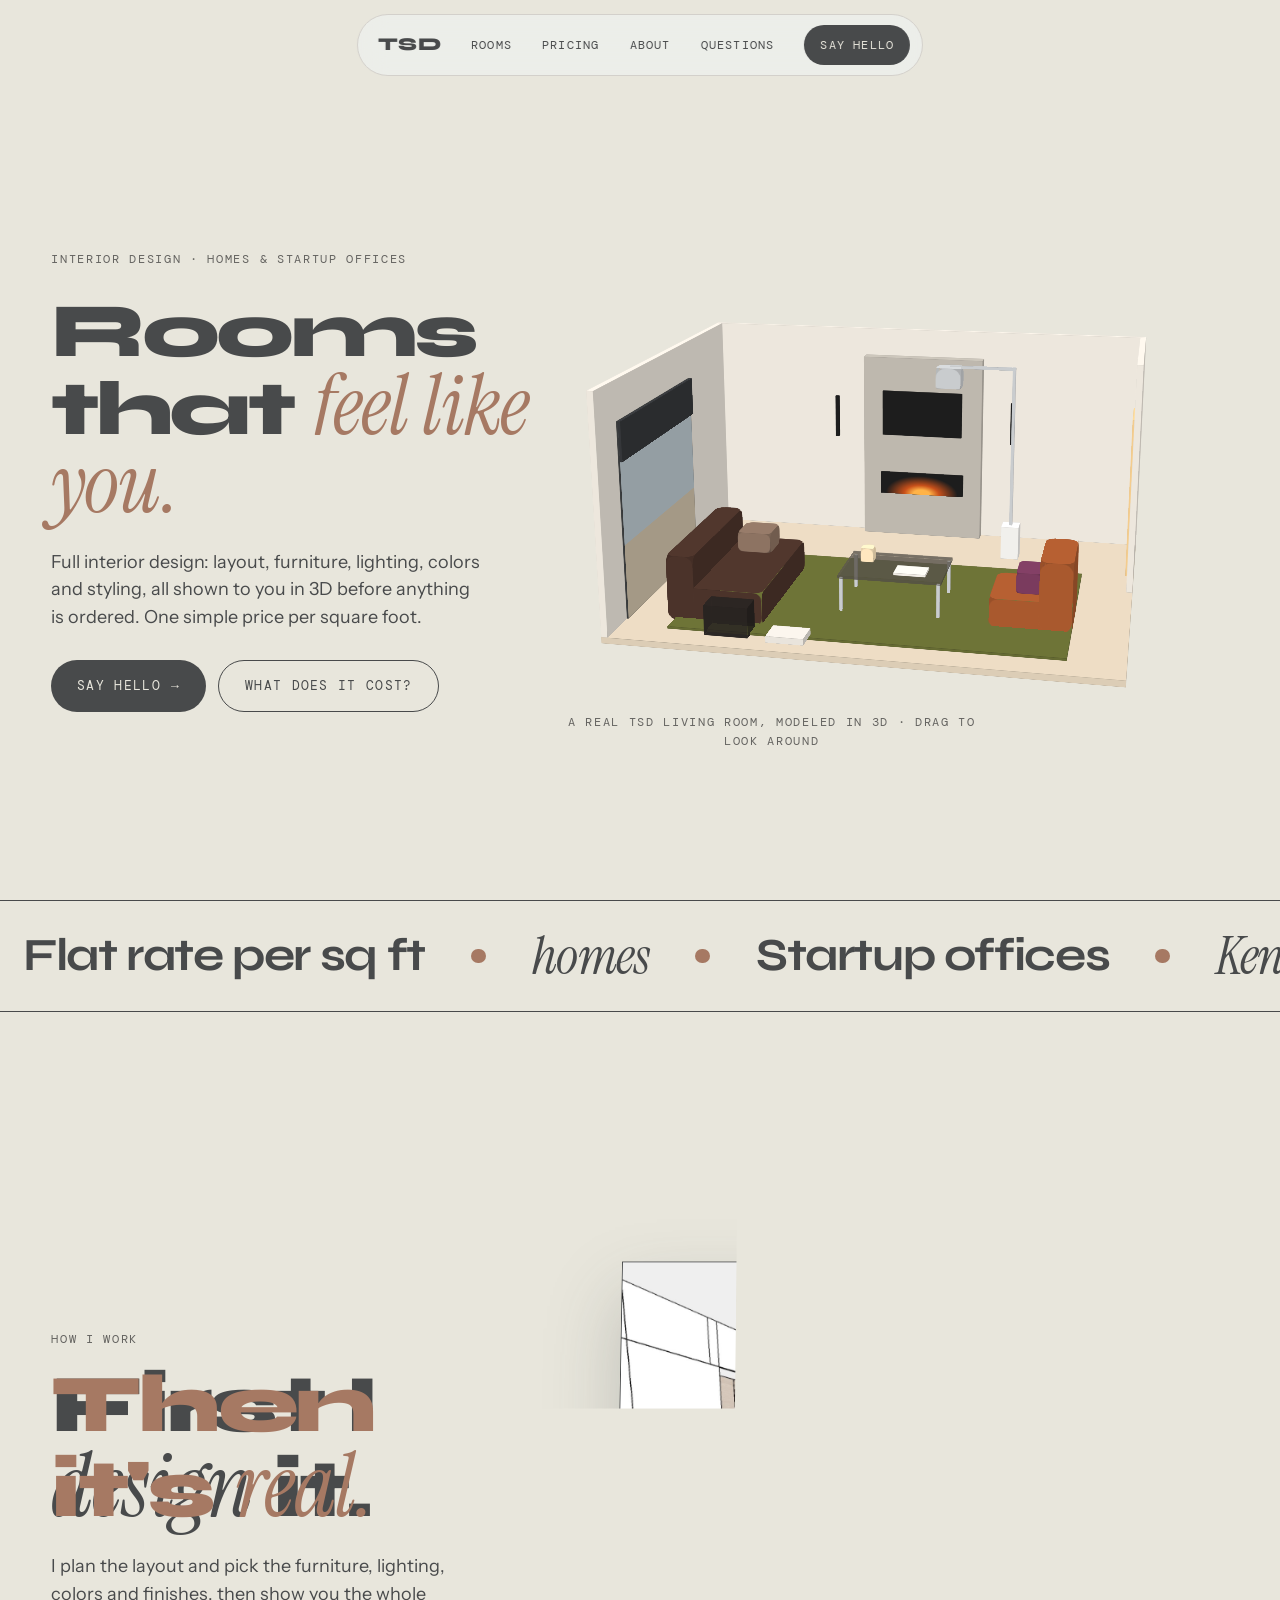
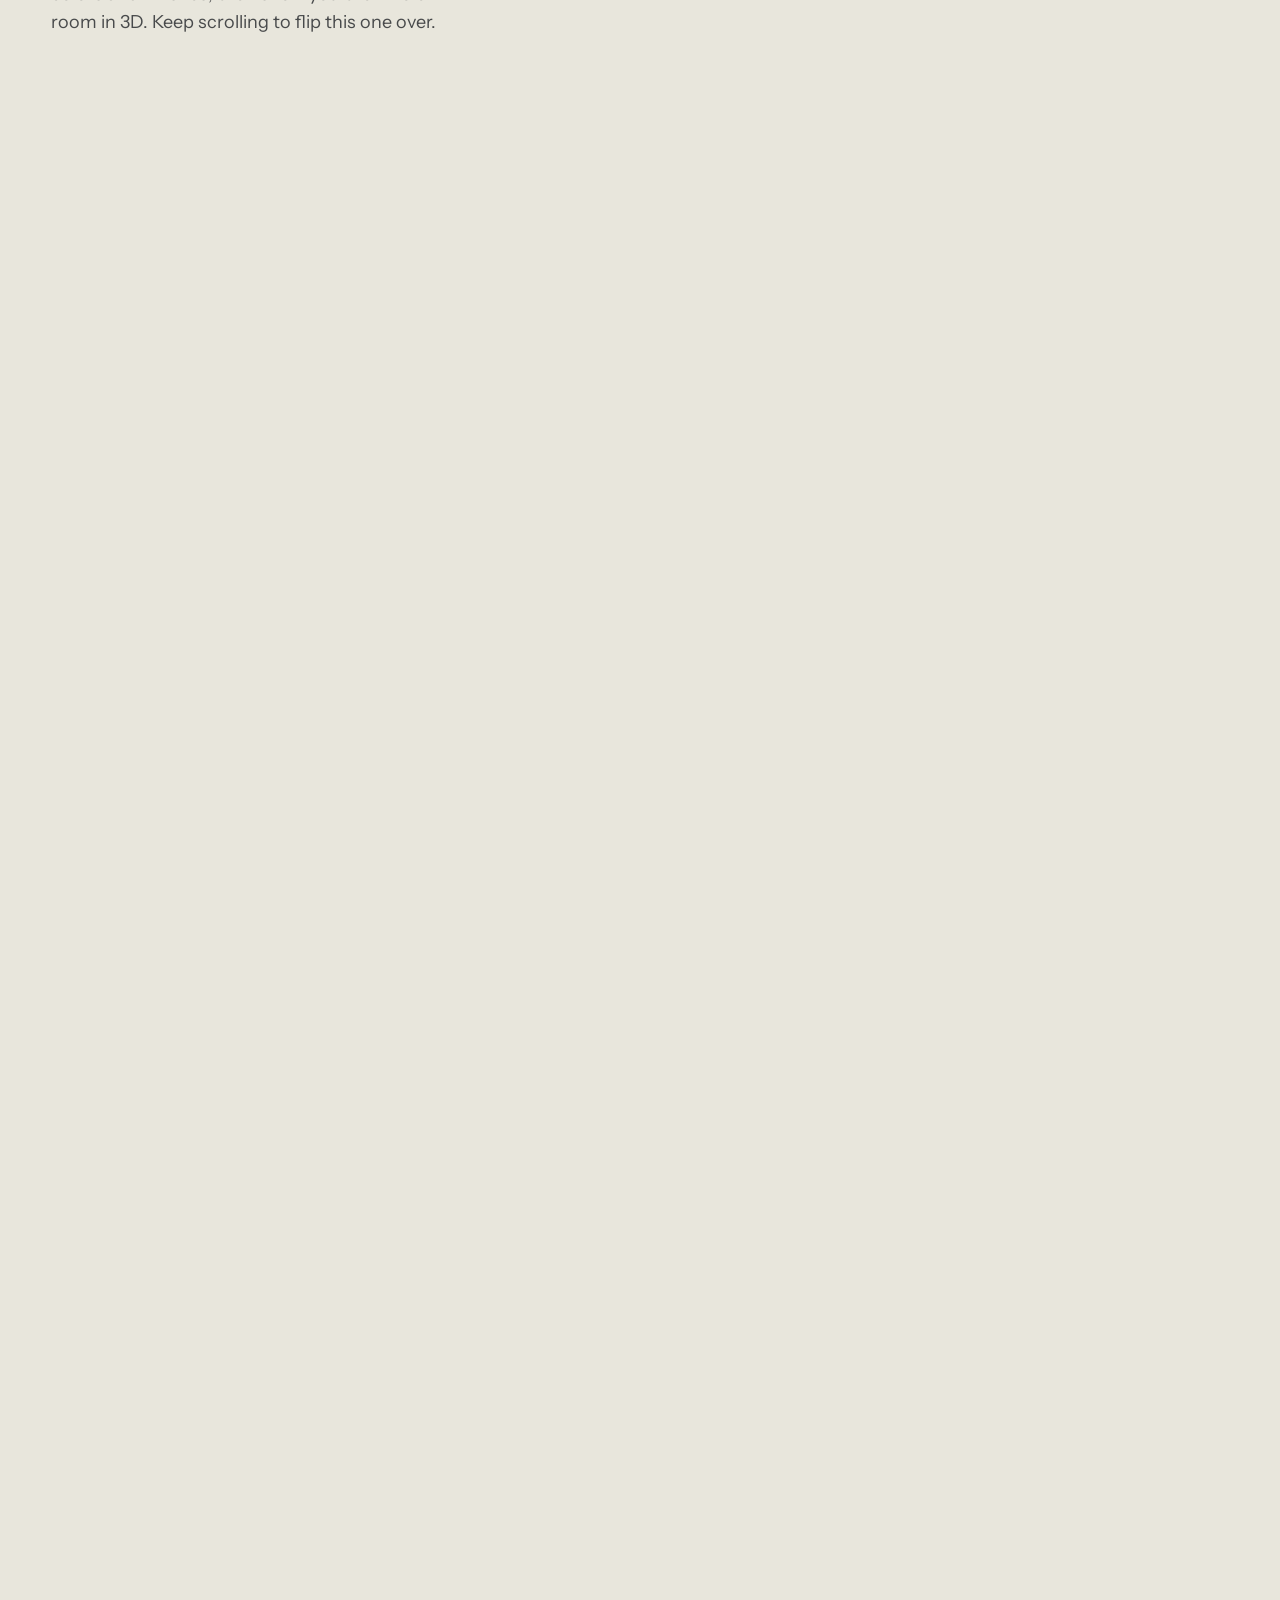
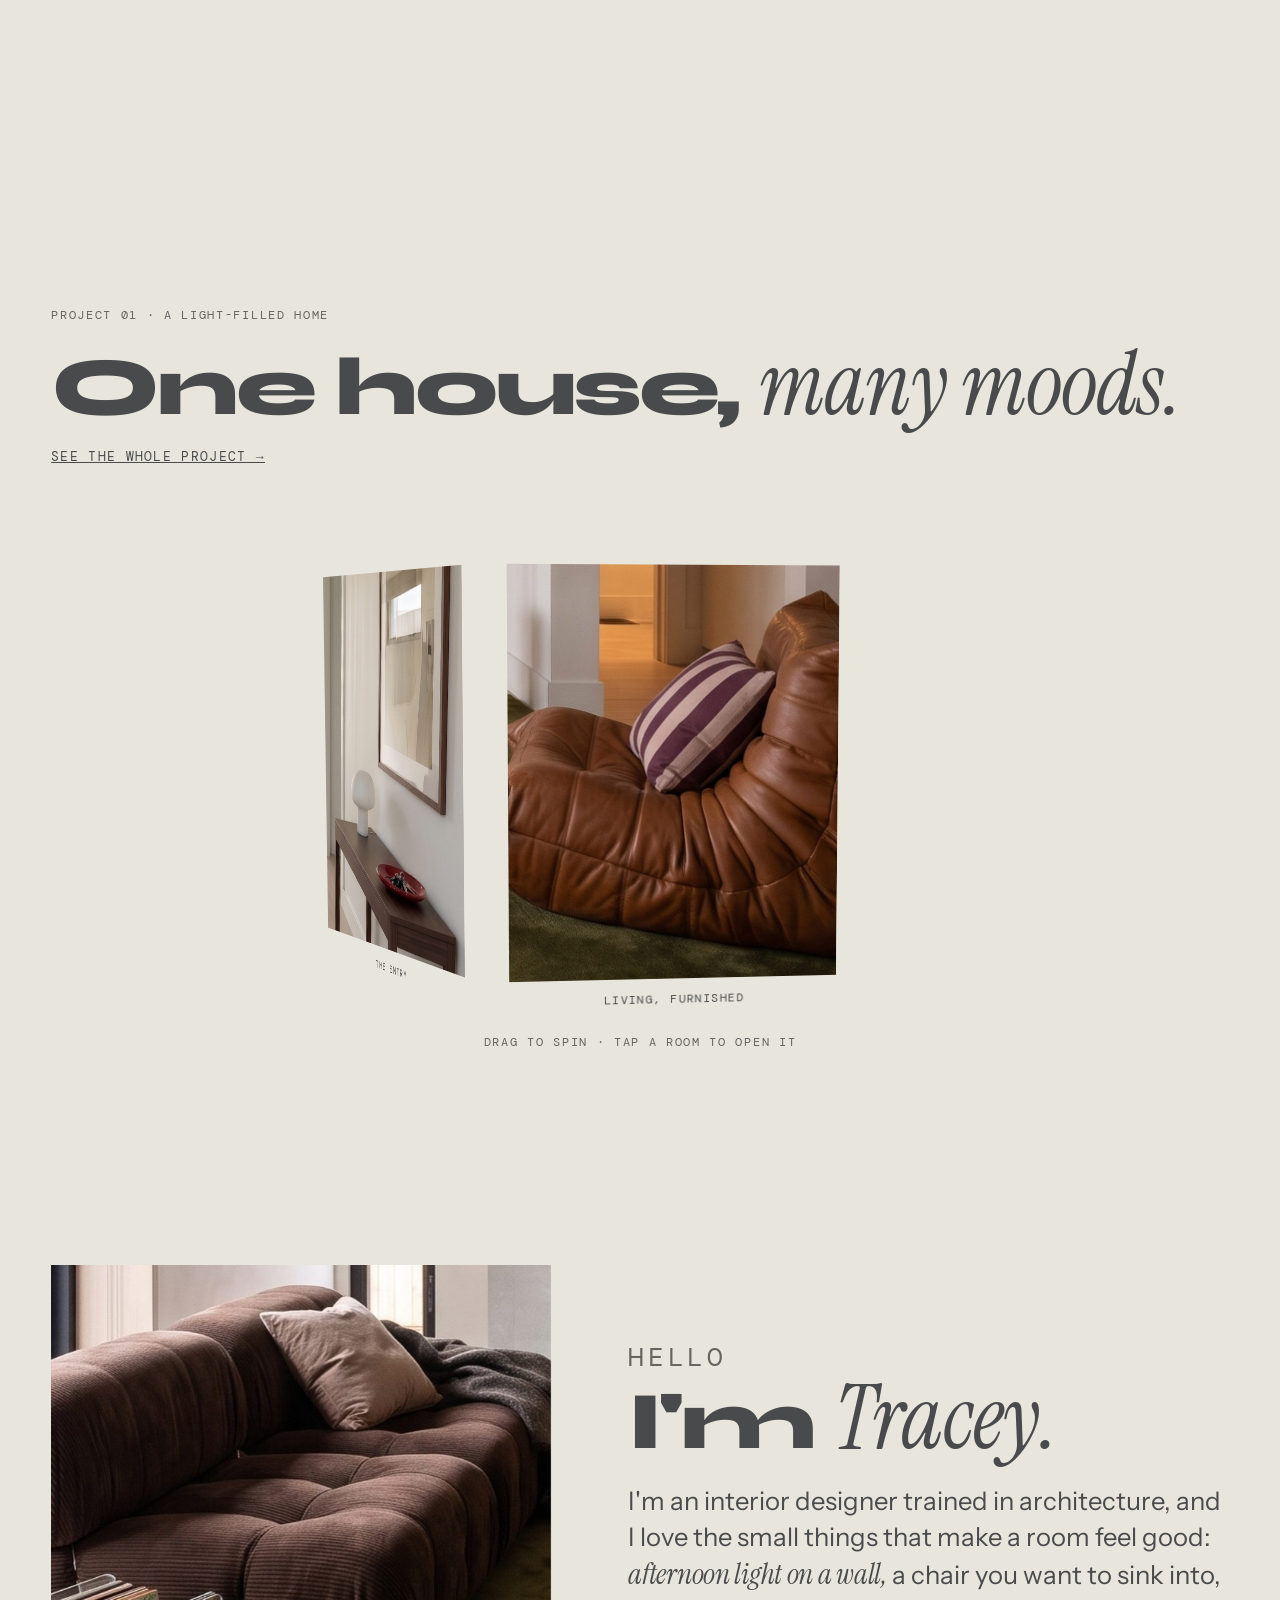
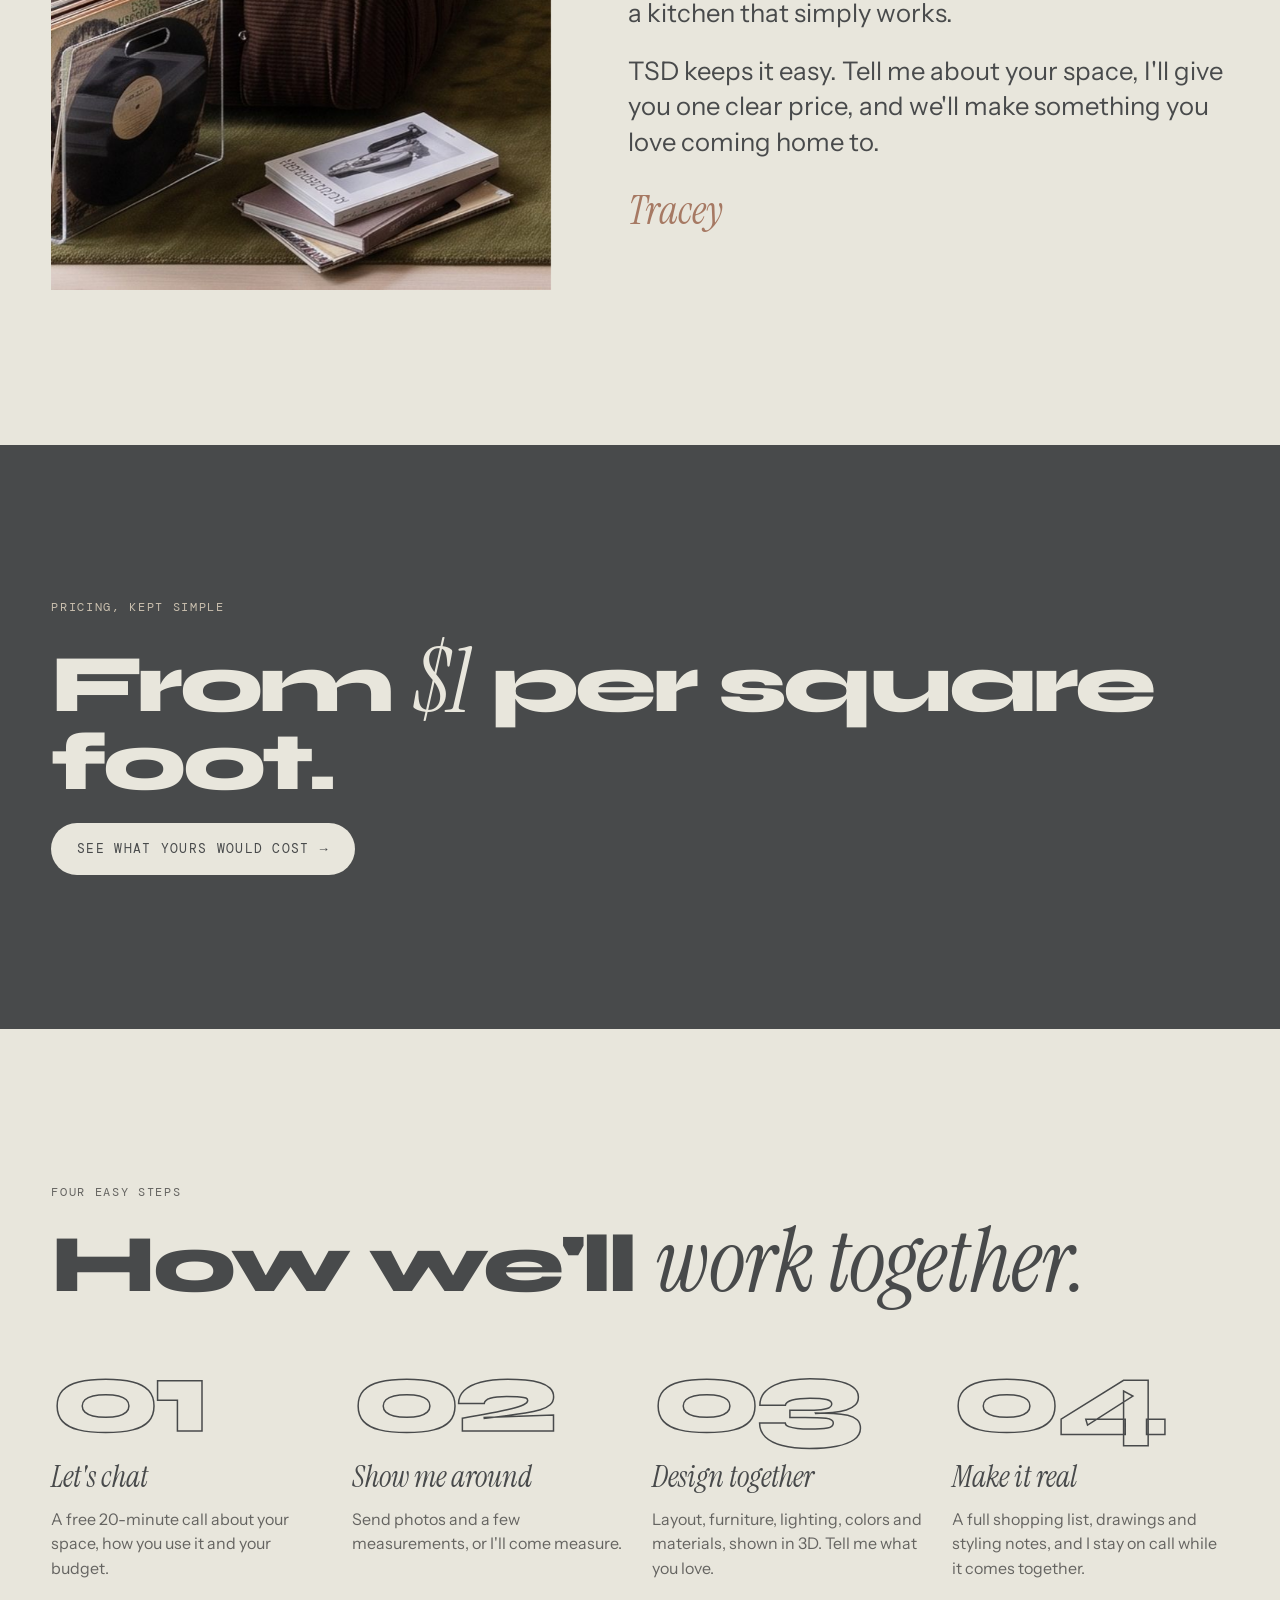
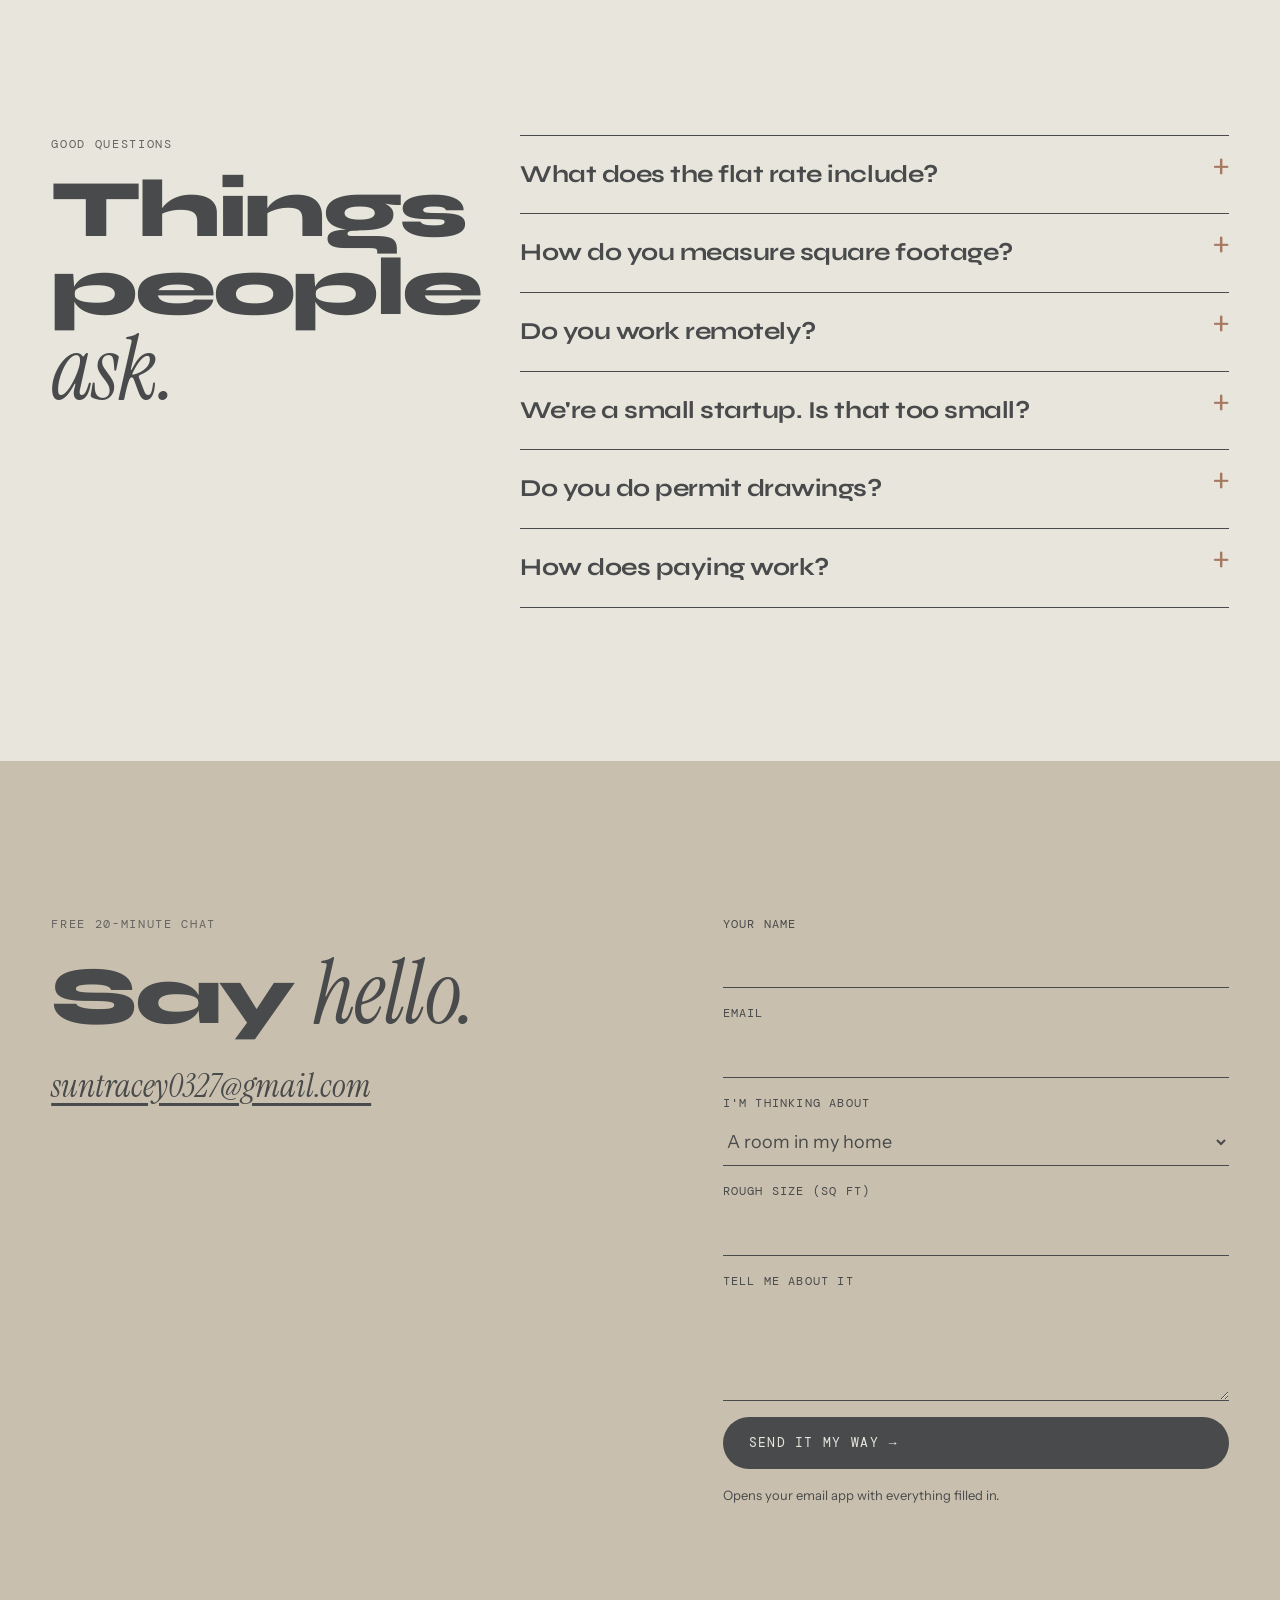
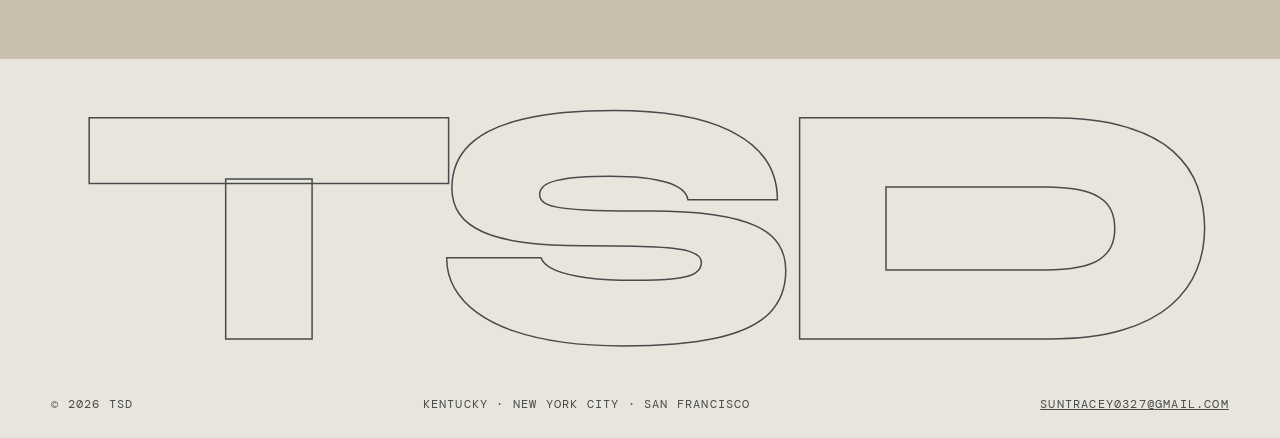
==== index.html @ 0ef1444c "3D modeled living room on the title page, separate plain pricing page, interior design copy Co-Autho" ====
<!doctype html>
<html lang="en">
<head>
<meta charset="utf-8">
<meta name="viewport" content="width=device-width, initial-scale=1">
<title>TSD · Interior design for homes &amp; startup offices</title>
<meta name="description" content="TSD is friendly, flat-rate interior design for homes and startup offices across the US: one simple price per square foot. Projects in Kentucky, New York City and San Francisco.">
<link rel="canonical" href="https://tsd.suntracey.workers.dev/">
<meta property="og:type" content="website">
<meta property="og:title" content="TSD · Interior design for homes &amp; startup offices">
<meta property="og:description" content="Flat-rate interior design for homes and startup offices. One simple price per square foot.">
<meta property="og:url" content="https://tsd.suntracey.workers.dev/">
<meta property="og:image" content="https://tsd.suntracey.workers.dev/assets/og.jpg">
<meta name="twitter:card" content="summary_large_image">
<link rel="icon" href="assets/favicon.svg" type="image/svg+xml">
<link rel="stylesheet" href="style.css">
<script>if(!(window.matchMedia&&matchMedia("(prefers-reduced-motion: reduce)").matches))document.documentElement.className="js";</script>
<script type="application/ld+json">
{"@context":"https://schema.org","@type":"ProfessionalService","name":"TSD","description":"Flat-rate interior design for homes and startup offices.","url":"https://tsd.suntracey.workers.dev/","email":"suntracey0327@gmail.com","image":"https://tsd.suntracey.workers.dev/assets/og.jpg","areaServed":"United States","priceRange":"$$"}
</script>
</head>
<body>
<a class="skip" href="#main">Skip to content</a>
<nav class="nav" aria-label="Main">
  <a class="nav__logo" href="./" aria-label="TSD home">TSD</a>
  <a href="#projects">Rooms</a>
  <a href="pricing/">Pricing</a>
  <a class="opt" href="#about">About</a>
  <a class="opt" href="#faq">Questions</a>
  <a class="nav__cta" href="#contact">Say hello</a>
</nav>

<main id="main">
  <section class="hero">
    <div>
      <p class="label">Interior design · homes &amp; startup offices</p>
      <h1>Rooms that <em>feel like you.</em></h1>
      <p>Full interior design: layout, furniture, lighting, colors and styling, all shown to you in 3D before anything is ordered. One simple price per square foot.</p>
      <div class="actions">
        <a class="btn" href="#contact">Say hello <span aria-hidden="true">→</span></a>
        <a class="btn btn--line" href="pricing/">What does it cost?</a>
      </div>
    </div>
    <div>
      <div class="room3d" id="room3d" role="img" aria-label="A 3D model of a TSD living room: stone fireplace wall, brown sofa, leather lounge chair, glass coffee table and arc lamp on a green rug"><div class="room3d__stage"></div></div>
      <p class="hint">A real TSD living room, modeled in 3D · drag to look around</p>
    </div>
  </section>

  <div class="marq" aria-hidden="true">
    <div class="marq__track">
      <span>Flat rate per sq ft</span><span><em>homes</em></span><span>Startup offices</span><span><em>Kentucky</em></span><span>New York City</span><span><em>San Francisco</em></span>
      <span>Flat rate per sq ft</span><span><em>homes</em></span><span>Startup offices</span><span><em>Kentucky</em></span><span>New York City</span><span><em>San Francisco</em></span>
    </div>
  </div>

  <section class="flip" id="flip" aria-label="From 3D model to finished room">
    <div class="flip__sticky">
      <div class="flip__text">
        <p class="label">How I work</p>
        <h2 class="big"><span class="flip__a">First I <em>design</em> it.</span><span class="flip__b">Then it's <em>real.</em></span></h2>
        <p>I plan the layout and pick the furniture, lighting, colors and finishes, then show you the whole room in 3D. Keep scrolling to flip this one over.</p>
      </div>
      <div class="flip__scene">
        <div class="flip__card">
          <img src="assets/dining-model.jpg" alt="3D model of a long kitchen and dining room">
          <img src="assets/dining-photo.jpg" alt="The finished kitchen and dining room with a walnut table, leather chairs and a lounge corner by tall windows">
        </div>
      </div>
    </div>
  </section>

  <section class="rooms" id="projects">
    <div class="wrap rooms__head" data-r>
      <div>
        <p class="label">Project 01 · A light-filled home</p>
        <h2 class="big">One house, <em>many moods.</em></h2>
      </div>
      <a href="home/">See the whole project →</a>
    </div>
    <div class="ring" id="ring">
      <div class="ring__spin">
        <a class="panel" style="--i:0" href="home/#den"><img src="assets/detail-den-chair.jpg" alt="Cognac leather lounge chair on a green rug"><span>Living, furnished</span></a>
        <a class="panel" style="--i:1" href="home/#kitchen"><img src="assets/detail-cabinets.jpg" alt="Oak kitchen cabinets with under-cabinet light"><span>The kitchen</span></a>
        <a class="panel" style="--i:2" href="home/#dining"><img src="assets/detail-dining.jpg" alt="Walnut dining table with leather cantilever chairs"><span>Dining</span></a>
        <a class="panel" style="--i:3" href="home/#living"><img src="assets/detail-chair.jpg" alt="Cream lounge chair in afternoon light"><span>The living room</span></a>
        <a class="panel" style="--i:4" href="home/#den"><img src="assets/detail-den-table.jpg" alt="Chrome and glass coffee table with a mushroom lamp"><span>Coffee table</span></a>
        <a class="panel" style="--i:5" href="home/#dining"><img src="assets/detail-console.jpg" alt="Walnut console with a lamp under a framed print"><span>The entry</span></a>
      </div>
    </div>
    <p class="hint">Drag to spin · tap a room to open it</p>
  </section>

  <section class="hello" id="about">
    <div class="hello__pic" data-r><img data-tilt src="assets/detail-den-sofa.jpg" alt="Brown corduroy sofa with a rack of records and a stack of books on a green rug" loading="lazy"></div>
    <div class="hello__text" data-r>
      <p class="label">Hello</p>
      <h2 class="big">I'm <em>Tracey.</em></h2>
      <p>I'm an interior designer trained in architecture, and I love the small things that make a room feel good: <em>afternoon light on a wall,</em> a chair you want to sink into, a kitchen that simply works.</p>
      <p>TSD keeps it easy. Tell me about your space, I'll give you one clear price, and we'll make something you love coming home to.</p>
      <p class="sig">Tracey</p>
    </div>
  </section>

  <section class="teaser" data-r>
    <p class="label">Pricing, kept simple</p>
    <h2 class="big">From <em>$1</em> per square foot.</h2>
    <a class="btn" href="pricing/">See what yours would cost <span aria-hidden="true">→</span></a>
  </section>

  <section class="steps-sec" id="process">
    <div data-r>
      <p class="label">Four easy steps</p>
      <h2 class="big">How we'll <em>work together.</em></h2>
    </div>
    <ol class="steps">
      <li data-r><b>01</b><h3>Let's chat</h3><p>A free 20-minute call about your space, how you use it and your budget.</p></li>
      <li data-r><b>02</b><h3>Show me around</h3><p>Send photos and a few measurements, or I'll come measure.</p></li>
      <li data-r><b>03</b><h3>Design together</h3><p>Layout, furniture, lighting, colors and materials, shown in 3D. Tell me what you love.</p></li>
      <li data-r><b>04</b><h3>Make it real</h3><p>A full shopping list, drawings and styling notes, and I stay on call while it comes together.</p></li>
    </ol>
  </section>

  <section class="faq-sec" id="faq">
    <div data-r>
      <p class="label">Good questions</p>
      <h2 class="big">Things people <em>ask.</em></h2>
    </div>
    <div class="faq" data-r>
      <details><summary>What does the flat rate include?</summary><p>The full interior design for your space: layout, furniture, lighting, colors, materials and styling, with 3D views, a shopping list and rounds of changes. Furniture, materials and construction are paid separately, straight to the stores and contractors, with no markup from me.</p></details>
      <details><summary>How do you measure square footage?</summary><p>Only the rooms we're designing. We agree on the number during our first call, and your price is locked in after that.</p></details>
      <details><summary>Do you work remotely?</summary><p>Yes, anywhere in the US. Recent projects are in Kentucky, New York City and San Francisco. In-person visits can be added (travel at cost).</p></details>
      <details><summary>We're a small startup. Is that too small?</summary><p>Not at all. I plan office layouts around your next round of hiring, so the space grows with you.</p></details>
      <details><summary>Do you do permit drawings?</summary><p>Packages cover interior design. If your project needs permits or engineering, I'll work alongside your architect, engineer or contractor; those are quoted separately.</p></details>
      <details><summary>How does paying work?</summary><p>Half when we start, half at handoff. You always see the full price first.</p></details>
    </div>
  </section>

  <section class="contact" id="contact">
    <div data-r>
      <p class="label">Free 20-minute chat</p>
      <h2 class="big">Say <em>hello.</em></h2>
      <a class="contact__mail" href="mailto:suntracey0327@gmail.com">suntracey0327@gmail.com</a>
    </div>
    <form class="form" id="book-form" data-r>
      <label>Your name<input type="text" name="name" required autocomplete="name"></label>
      <label>Email<input type="email" name="email" required autocomplete="email"></label>
      <label>I'm thinking about<select name="type"><option>A room in my home</option><option>My whole home</option><option>Our startup office</option><option>Not sure yet</option></select></label>
      <label>Rough size (sq ft)<input type="number" name="size" min="0" inputmode="numeric"></label>
      <label>Tell me about it<textarea name="notes" rows="3"></textarea></label>
      <button class="btn" type="submit">Send it my way <span aria-hidden="true">→</span></button>
      <p class="form__note">Opens your email app with everything filled in.</p>
    </form>
  </section>
</main>

<footer class="foot">
  <div class="foot__word" aria-hidden="true">TSD</div>
  <div class="foot__row"><span>© 2026 TSD</span><span>Kentucky · New York City · San Francisco</span><a href="mailto:suntracey0327@gmail.com">suntracey0327@gmail.com</a></div>
</footer>
<script src="app.js"></script>
</body>
</html>
---- style.css ----
/* TSD: visual, moving, a little 3D. Japandi palette, expressive type. */
@import url("https://fonts.googleapis.com/css2?family=DM+Mono:wght@400;500&family=Instrument+Sans:wght@400;500;600&family=Instrument+Serif:ital@0;1&family=Syne:wght@500;700;800&display=swap");

:root {
  --linen: #E8E6DC; --paper: #EEF0ED; --stone: #D3D0CB; --greige: #C9C6C0;
  --sand: #C9BFAE; --grey: #656461; --charcoal: #484A4B; --terracotta: #A67963; --white: #FFFFFF;
  --display: "Syne", "Arial Black", sans-serif;
  --serif: "Instrument Serif", Georgia, serif;
  --body: "Instrument Sans", system-ui, sans-serif;
  --mono: "DM Mono", ui-monospace, monospace;
  --pad: clamp(20px, 4vw, 56px);
  --gap: clamp(80px, 12vw, 170px);
}
*, *::before, *::after { box-sizing: border-box; }
html { scroll-behavior: smooth; }
body { margin: 0; background: var(--linen); color: var(--charcoal); font-family: var(--body); font-size: 18px; line-height: 1.55; overflow-x: clip; }
img { max-width: 100%; display: block; }
a { color: inherit; }
button, input, select, textarea { font: inherit; color: inherit; }
em { font-family: var(--serif); font-style: italic; font-weight: 400; letter-spacing: -0.01em; }
.label { font-family: var(--mono); font-size: 12px; letter-spacing: 0.14em; text-transform: uppercase; margin: 0 0 18px; color: var(--grey); }
.big { font-family: var(--display); font-weight: 800; font-size: clamp(40px, 6.4vw, 104px); line-height: 0.95; letter-spacing: -0.04em; margin: 0; }
.big em { font-size: 1.08em; }
.wrap { padding-left: var(--pad); padding-right: var(--pad); }
.skip { position: absolute; left: -9999px; }
.skip:focus { left: 16px; top: 16px; z-index: 100; background: var(--white); padding: 8px 12px; }

/* scroll reveals (only when JS + motion are on) */
.js [data-r] { opacity: 0; transform: translateY(40px); transition: opacity .9s ease, transform .9s cubic-bezier(.2,.7,.2,1); }
.js [data-r].in { opacity: 1; transform: none; }

/* Nav */
.nav { position: fixed; top: 14px; left: 50%; transform: translateX(-50%); z-index: 50; display: flex; align-items: center; gap: clamp(12px, 2.4vw, 30px); padding: 10px 12px 10px 20px; background: rgba(238, 240, 237, 0.78); backdrop-filter: blur(14px); -webkit-backdrop-filter: blur(14px); border: 1px solid var(--stone); border-radius: 999px; font-family: var(--mono); font-size: 12px; letter-spacing: 0.1em; text-transform: uppercase; white-space: nowrap; max-width: calc(100vw - 20px); }
.nav a { text-decoration: none; }
.nav a:hover { color: var(--terracotta); }
.nav__logo { font-family: var(--display); font-weight: 800; font-size: 18px; letter-spacing: 0.02em; }
.nav__cta { background: var(--charcoal); color: var(--linen) !important; padding: 10px 16px; border-radius: 999px; min-height: 40px; display: inline-flex; align-items: center; }
.nav__cta:hover { background: var(--terracotta); }
@media (max-width: 640px) { .nav .opt { display: none; } }

/* Hero with floating 3D scene */
.hero { min-height: 100svh; display: grid; grid-template-columns: minmax(0, 5fr) minmax(0, 7fr); align-items: center; gap: 2vw; padding: 110px var(--pad) 48px; overflow: hidden; }
.hero h1 { font-family: var(--display); font-weight: 800; font-size: clamp(46px, 6vw, 108px); line-height: 0.92; letter-spacing: -0.045em; margin: 0 0 26px; }
.hero h1 em { color: var(--terracotta); font-size: 1.1em; }
.hero p { max-width: 430px; margin: 0 0 28px; }
.actions { display: flex; flex-wrap: wrap; gap: 12px; align-items: center; }
.btn { display: inline-flex; align-items: center; gap: 10px; min-height: 52px; padding: 14px 26px; border-radius: 999px; background: var(--charcoal); color: var(--linen); text-decoration: none; font-family: var(--mono); font-size: 13px; letter-spacing: 0.1em; text-transform: uppercase; border: 0; cursor: pointer; transition: background .25s ease, gap .25s ease; }
.btn:hover { background: var(--terracotta); gap: 16px; }
.btn--line { background: transparent; color: var(--charcoal); border: 1px solid var(--charcoal); }
.btn--line:hover { background: var(--charcoal); color: var(--linen); }
.scene { position: relative; aspect-ratio: 1 / 0.86; perspective: 1200px; }
.scene__stage { position: absolute; inset: 0; transform-style: preserve-3d; transform: rotateX(calc(var(--rx, 4) * 1deg)) rotateY(calc(var(--ry, -14) * 1deg)); will-change: transform; }
.plane { position: absolute; transform-style: preserve-3d; }
.plane img { width: 100%; height: 100%; object-fit: cover; box-shadow: 0 30px 70px rgba(72, 74, 75, 0.28); animation: bob 7s ease-in-out infinite alternate; }
.plane--main { width: 66%; left: 17%; top: 16%; aspect-ratio: 1654 / 1376; transform: translateZ(40px); }
.plane--ghost { width: 66%; left: 17%; top: 16%; aspect-ratio: 1654 / 1376; transform: translate3d(-14%, -13%, -170px); }
.plane--ghost img { box-shadow: none; border: 1px solid var(--charcoal); animation-duration: 9s; }
.plane--l { width: 28%; left: -1%; top: 50%; aspect-ratio: 4 / 5; transform: translateZ(150px) rotateY(16deg); }
.plane--l img { animation-duration: 6s; animation-delay: -2s; }
.plane--r { width: 24%; right: 0; top: 0; aspect-ratio: 4 / 5; transform: translateZ(-70px) rotateY(-18deg); }
.plane--r img { animation-duration: 8s; animation-delay: -4s; }
.plane--s { width: 20%; right: 5%; bottom: 0; aspect-ratio: 1; transform: translateZ(210px); }
.plane--s img { animation-duration: 5s; animation-delay: -1s; }
@keyframes bob { from { transform: translateY(-9px); } to { transform: translateY(9px); } }

/* Marquee */
.marq { overflow: hidden; border-top: 1px solid var(--charcoal); border-bottom: 1px solid var(--charcoal); padding: 14px 0; }
.marq__track { display: flex; width: max-content; animation: marq 32s linear infinite; }
.marq__track span { font-family: var(--display); font-weight: 700; font-size: clamp(26px, 3.6vw, 54px); letter-spacing: -0.03em; padding: 0 0.5em; display: inline-flex; align-items: center; gap: 1em; white-space: nowrap; }
.marq__track span::after { content: ""; width: 0.32em; height: 0.32em; border-radius: 50%; background: var(--terracotta); }
.marq__track em { font-size: 1.15em; }
@keyframes marq { to { transform: translateX(-50%); } }

/* Flip: sketch turns into the real room as you scroll */
.flip { height: 260vh; }
.flip__sticky { position: sticky; top: 0; height: 100vh; height: 100svh; display: grid; grid-template-columns: minmax(0, 5fr) minmax(0, 7fr); gap: 4vw; align-items: center; padding: 90px var(--pad) 30px; overflow: hidden; }
.flip h2 { display: grid; }
.flip h2 span { grid-area: 1 / 1; }
.flip__a { opacity: calc(1 - var(--p, 0) * 1.6); }
.flip__b { opacity: calc(var(--p, 0) * 1.6 - 0.6); color: var(--terracotta); }
.flip__text p:last-child { max-width: 400px; margin-top: 24px; }
.flip__scene { perspective: 1400px; }
.flip__card { position: relative; aspect-ratio: 1654 / 1376; max-height: 76vh; margin: 0 auto; transform-style: preserve-3d; transform: rotateY(calc(var(--p, 0) * 180deg)) rotateX(calc((0.5 - var(--p, 0)) * 10deg)) scale(calc(0.86 + var(--p, 0) * 0.14)); will-change: transform; }
.flip__card img { position: absolute; inset: 0; width: 100%; height: 100%; object-fit: cover; backface-visibility: hidden; -webkit-backface-visibility: hidden; box-shadow: 0 40px 80px rgba(72, 74, 75, 0.25); }
.flip__card img:last-child { transform: rotateY(180deg); }
.flip__card img:first-child { border: 1px solid var(--charcoal); }

/* Rooms ring */
.rooms { padding: var(--gap) 0 60px; overflow: hidden; }
.rooms__head { display: flex; flex-wrap: wrap; justify-content: space-between; align-items: flex-end; gap: 20px; }
.rooms__head a { font-family: var(--mono); font-size: 13px; letter-spacing: 0.1em; text-transform: uppercase; }
.ring { --w: clamp(190px, 26vw, 340px); --r: calc(var(--w) * 1.02); height: calc(var(--w) * 1.25 + 150px); perspective: 1500px; display: grid; place-items: center; cursor: grab; touch-action: pan-y; user-select: none; }
.ring:active { cursor: grabbing; }
.ring__spin { position: relative; width: var(--w); aspect-ratio: 4 / 5; transform-style: preserve-3d; transform: translateZ(calc(var(--r) * -1)) rotateX(-4deg) rotateY(calc(var(--a, 0) * 1deg)); will-change: transform; }
.panel { position: absolute; inset: 0; transform: rotateY(calc(var(--i) * 60deg)) translateZ(var(--r)); backface-visibility: hidden; -webkit-backface-visibility: hidden; text-decoration: none; }
.panel img { width: 100%; height: 100%; object-fit: cover; pointer-events: none; -webkit-user-drag: none; }
.panel span { position: absolute; left: 0; right: 0; top: calc(100% + 12px); text-align: center; font-family: var(--mono); font-size: 12px; letter-spacing: 0.12em; text-transform: uppercase; }
.hint { text-align: center; font-family: var(--mono); font-size: 12px; letter-spacing: 0.14em; text-transform: uppercase; color: var(--grey); margin: 0; }

/* Hello */
.hello { padding: var(--gap) var(--pad); display: grid; grid-template-columns: minmax(0, 5fr) minmax(0, 6fr); gap: clamp(28px, 6vw, 100px); align-items: center; }
.hello__pic { perspective: 1000px; }
.hello__pic img { width: 100%; aspect-ratio: 4 / 5; object-fit: cover; }
.hello__text p { font-size: clamp(20px, 2vw, 27px); line-height: 1.4; margin: 22px 0 0; }
.hello__text p em { font-size: 1.12em; }
.sig { font-family: var(--serif); font-style: italic; font-size: 40px !important; color: var(--terracotta); }
[data-tilt], .card { transform: perspective(900px) rotateX(var(--tx, 0deg)) rotateY(var(--ty, 0deg)); transition: transform .25s ease; }

/* Pricing (dark) */
.pricing { background: var(--charcoal); color: var(--linen); padding: var(--gap) var(--pad); }
.pricing .label { color: var(--sand); }
.pricing__head { display: flex; flex-wrap: wrap; justify-content: space-between; align-items: flex-end; gap: 24px; margin-bottom: 40px; }
.tabs { display: inline-flex; border: 1px solid var(--linen); border-radius: 999px; padding: 4px; }
.tab { min-height: 44px; padding: 8px 20px; border: 0; background: none; border-radius: 999px; cursor: pointer; font-family: var(--mono); font-size: 12px; letter-spacing: 0.1em; text-transform: uppercase; color: var(--linen); }
.tab[aria-pressed="true"] { background: var(--linen); color: var(--charcoal); }
.calc { display: flex; flex-wrap: wrap; align-items: baseline; gap: 10px 18px; margin-bottom: 8px; }
.calc label { font-family: var(--serif); font-style: italic; font-size: clamp(26px, 3vw, 40px); }
.calc input { width: 5.2ch; background: none; border: 0; border-bottom: 2px solid var(--sand); font-family: var(--display); font-weight: 800; font-size: clamp(44px, 6vw, 88px); letter-spacing: -0.04em; color: var(--linen); padding: 0; -moz-appearance: textfield; }
.calc input::-webkit-outer-spin-button, .calc input::-webkit-inner-spin-button { -webkit-appearance: none; }
.calc input:focus { outline: none; border-color: var(--linen); }
.calc span { font-family: var(--mono); font-size: 13px; letter-spacing: 0.12em; text-transform: uppercase; }
.calc-hint { font-size: 15px; color: var(--stone); margin: 0 0 40px; }
.cards { display: grid; grid-template-columns: repeat(3, minmax(0, 1fr)); gap: 18px; perspective: 1200px; }
.card { border: 1px solid var(--grey); padding: 28px; display: flex; flex-direction: column; gap: 10px; }
.card--featured { background: var(--linen); color: var(--charcoal); border-color: var(--linen); }
.card h3 { margin: 0; font-family: var(--display); font-weight: 700; font-size: 26px; letter-spacing: -0.03em; }
.badge { font-family: var(--mono); font-size: 11px; letter-spacing: 0.12em; text-transform: uppercase; align-self: flex-start; border: 1px solid currentColor; border-radius: 999px; padding: 4px 10px; }
.card__blurb { margin: 0; font-size: 16px; opacity: 0.85; }
.card__rate { margin-top: 8px; }
.card__rate strong { font-family: var(--display); font-weight: 800; font-size: 54px; letter-spacing: -0.04em; line-height: 1; }
.card__rate span { font-family: var(--mono); font-size: 12px; letter-spacing: 0.1em; text-transform: uppercase; margin-left: 8px; }
.card__fee { margin: 0; font-family: var(--serif); font-style: italic; font-size: 26px; }
.card__meta { margin: 0; font-family: var(--mono); font-size: 11px; letter-spacing: 0.08em; text-transform: uppercase; opacity: 0.8; }
.card ul { list-style: none; margin: 12px 0 0; padding: 14px 0 0; border-top: 1px solid currentColor; font-size: 15px; display: grid; gap: 6px; flex-grow: 1; }
.card li svg { display: none; }
.choose { margin-top: 18px; min-height: 48px; display: inline-flex; align-items: center; justify-content: center; border-radius: 999px; border: 1px solid currentColor; text-decoration: none; font-family: var(--mono); font-size: 12px; letter-spacing: 0.1em; text-transform: uppercase; }
.choose:hover { background: var(--terracotta); border-color: var(--terracotta); color: var(--white); }
.footnote { font-size: 14px; color: var(--stone); margin: 28px 0 0; }

/* Steps */
.steps-sec { padding: var(--gap) var(--pad); }
.steps { list-style: none; margin: 48px 0 0; padding: 0; display: grid; grid-template-columns: repeat(4, minmax(0, 1fr)); gap: 24px; }
.steps b { display: block; font-family: var(--display); font-weight: 800; font-size: clamp(64px, 8vw, 130px); line-height: 0.9; letter-spacing: -0.05em; color: transparent; -webkit-text-stroke: 1.5px var(--charcoal); }
.steps li:hover b { color: var(--terracotta); -webkit-text-stroke-color: var(--terracotta); }
.steps h3 { font-family: var(--serif); font-style: italic; font-weight: 400; font-size: 30px; margin: 10px 0 6px; }
.steps p { margin: 0; font-size: 16px; color: var(--grey); }

/* FAQ */
.faq-sec { padding: 0 var(--pad) var(--gap); display: grid; grid-template-columns: minmax(0, 4fr) minmax(0, 7fr); gap: 5vw; }
.faq { border-top: 1px solid var(--charcoal); }
.faq details { border-bottom: 1px solid var(--charcoal); padding: 20px 0; }
.faq summary { cursor: pointer; list-style: none; display: flex; justify-content: space-between; gap: 16px; font-family: var(--display); font-weight: 700; font-size: clamp(19px, 1.9vw, 26px); letter-spacing: -0.02em; }
.faq summary::-webkit-details-marker { display: none; }
.faq summary::after { content: "+"; font-family: var(--serif); font-size: 1.3em; line-height: 0.9; color: var(--terracotta); transition: transform .3s ease; }
.faq details[open] summary::after { transform: rotate(45deg); }
.faq details p { margin: 12px 0 0; max-width: 620px; color: var(--grey); }

/* Contact */
.contact { background: var(--sand); padding: var(--gap) var(--pad); display: grid; grid-template-columns: minmax(0, 6fr) minmax(0, 5fr); gap: 5vw; align-items: start; }
.contact__mail { font-family: var(--serif); font-style: italic; font-size: clamp(22px, 2.6vw, 38px); display: inline-block; margin-top: 24px; text-underline-offset: 6px; overflow-wrap: anywhere; }
.form { display: grid; gap: 16px; }
.form label { display: grid; gap: 6px; font-family: var(--mono); font-size: 12px; letter-spacing: 0.1em; text-transform: uppercase; }
.form input, .form select, .form textarea { min-height: 48px; padding: 10px 0; border: 0; border-bottom: 1px solid var(--charcoal); background: transparent; font-family: var(--body); font-size: 18px; text-transform: none; letter-spacing: 0; border-radius: 0; }
.form input:focus, .form select:focus, .form textarea:focus { outline: none; border-bottom-width: 2px; }
.form textarea { resize: vertical; }
.form__note { margin: 0; font-size: 13px; color: var(--charcoal); }

/* Footer */
.foot { overflow: hidden; padding: 30px var(--pad) 24px; }
.foot__word { font-family: var(--display); font-weight: 800; font-size: 27vw; line-height: 0.8; letter-spacing: -0.07em; text-align: center; color: transparent; -webkit-text-stroke: 1.5px var(--charcoal); margin: 0 0 30px; user-select: none; }
.foot__row { display: flex; flex-wrap: wrap; justify-content: space-between; gap: 10px 24px; font-family: var(--mono); font-size: 12px; letter-spacing: 0.1em; text-transform: uppercase; }

/* Project page */
main.col { max-width: 1180px; margin: 0 auto; padding: 130px var(--pad) 0; }
.ptitle h1 { font-family: var(--display); font-weight: 800; font-size: clamp(44px, 8vw, 128px); line-height: 0.9; letter-spacing: -0.05em; margin: 0 0 14px; }
.ptitle p { font-family: var(--mono); font-size: 12px; letter-spacing: 0.14em; text-transform: uppercase; color: var(--grey); margin: 0; }
.story { max-width: 720px; font-size: clamp(19px, 1.8vw, 24px); line-height: 1.45; margin-top: 28px; }
.story p { margin: 0 0 14px; }
.facts { display: flex; flex-wrap: wrap; gap: 12px 44px; margin: 24px 0 0; font-family: var(--mono); font-size: 13px; letter-spacing: 0.08em; text-transform: uppercase; }
.facts dt { color: var(--grey); font-size: 11px; }
.facts dd { margin: 2px 0 0; }
.room { margin-top: clamp(70px, 9vw, 130px); }
.room .h, .h { font-family: var(--serif); font-style: italic; font-weight: 400; font-size: clamp(34px, 5vw, 68px); line-height: 1; margin: 0 0 22px !important; }
.rule { display: none; }
.compare { position: relative; width: 100%; aspect-ratio: 1654 / 1376; overflow: hidden; background: var(--sand); user-select: none; }
.compare img { position: absolute; inset: 0; width: 100%; height: 100%; object-fit: cover; }
.compare__tag { position: absolute; top: 14px; background: var(--linen); font-family: var(--mono); font-size: 11px; letter-spacing: 0.12em; text-transform: uppercase; padding: 6px 12px; border-radius: 999px; }
.compare__divider { position: absolute; top: 0; bottom: 0; left: 50%; width: 2px; margin-left: -1px; background: var(--white); pointer-events: none; }
.compare__knob { position: absolute; top: 50%; left: 50%; transform: translate(-50%, -50%); width: 54px; height: 54px; border-radius: 50%; background: var(--terracotta); color: var(--white); display: flex; align-items: center; justify-content: center; box-shadow: 0 4px 18px rgba(0,0,0,.25); }
.compare input[type="range"] { position: absolute; inset: 0; width: 100%; height: 100%; margin: 0; -webkit-appearance: none; appearance: none; background: transparent; cursor: ew-resize; }
.compare input[type="range"]::-webkit-slider-thumb { -webkit-appearance: none; width: 60px; height: 60px; background: transparent; border: 0; }
.compare input[type="range"]::-moz-range-thumb { width: 60px; height: 60px; background: transparent; border: 0; }
.compare input[type="range"]:focus-visible { outline: 3px solid var(--white); outline-offset: -6px; }
.cap { font-family: var(--mono); font-size: 11px; letter-spacing: 0.12em; text-transform: uppercase; color: var(--grey); margin: 12px 0 0; }
.stack { display: grid; gap: 18px; }
.stack img { width: 100%; aspect-ratio: 2 / 1; object-fit: cover; }
.stack .pair { display: grid; grid-template-columns: repeat(2, minmax(0, 1fr)); gap: 18px; }
.stack .pair img { aspect-ratio: 4 / 5; }
.pn { display: flex; justify-content: space-between; gap: 16px; margin: 60px 0 40px; font-family: var(--mono); font-size: 13px; letter-spacing: 0.1em; text-transform: uppercase; }

@media (max-width: 860px) {
  .hero { grid-template-columns: minmax(0, 1fr); padding-top: 100px; }
  .scene { margin: 10px 4% 0; }
  .flip__sticky { grid-template-columns: minmax(0, 1fr); align-content: center; gap: 24px; }
  .flip__card { max-height: 46vh; }
  .hello, .faq-sec, .contact { grid-template-columns: minmax(0, 1fr); }
  .cards { grid-template-columns: minmax(0, 1fr); }
  .steps { grid-template-columns: repeat(2, minmax(0, 1fr)); }
  .stack .pair { grid-template-columns: minmax(0, 1fr); }
}
@media (prefers-reduced-motion: reduce) {
  html { scroll-behavior: auto; }
  *, *::before, *::after { animation: none !important; transition: none !important; }
  .flip { height: auto; }
  .flip__sticky { position: static; height: auto; }
  .flip__a, .flip__b { opacity: 1; grid-area: auto; }
  .flip__card { transform: none; aspect-ratio: auto; max-height: none; display: grid; gap: 12px; }
  .flip__card img { position: static; transform: none !important; backface-visibility: visible; -webkit-backface-visibility: visible; }
  .ring { height: auto; perspective: none; cursor: default; padding: 30px var(--pad); display: block; }
  .ring__spin { width: auto; aspect-ratio: auto; transform: none; display: grid; grid-template-columns: repeat(3, minmax(0, 1fr)); gap: 16px 12px; }
  .panel { position: relative; transform: none; }
  .panel img { aspect-ratio: 4 / 5; }
  .panel span { position: static; display: block; margin-top: 8px; }
  .hint { display: none; }
}

section[id], .room { scroll-margin-top: 90px; }
.ptitle p { margin-top: 18px; }

/* 3D modeled room */
.room3d { position: relative; aspect-ratio: 1 / 0.78; perspective: 1700px; cursor: grab; touch-action: pan-y; user-select: none; }
.room3d:active { cursor: grabbing; }
.room3d__stage { position: absolute; left: 50%; top: 56%; width: 0; height: 0; transform-style: preserve-3d; transform: scale(var(--k, 1)) rotateX(calc(var(--rx, -15) * 1deg)) rotateY(calc(var(--ry, -28) * 1deg)); will-change: transform; }
.bx { position: absolute; left: 0; top: 0; transform-style: preserve-3d; }
.bx i { position: absolute; left: 0; top: 0; display: block; transform-origin: 0 0; }
.hero .hint { margin-top: 6px; }

/* Pricing teaser on the homepage */
.teaser { padding: var(--gap) var(--pad); background: var(--charcoal); color: var(--linen); display: grid; gap: 22px; justify-items: start; }
.teaser .label { color: var(--sand); margin: 0; }
.teaser .btn { background: var(--linen); color: var(--charcoal); }
.teaser .btn:hover { background: var(--terracotta); color: var(--white); }

/* Plain pricing page: one simple font, no effects */
.plain { background: var(--white); font-family: var(--body); }
.plain .nav__logo { font-family: var(--body); font-weight: 600; letter-spacing: 0.08em; }
.nav a[aria-current="page"] { color: var(--terracotta); }
.pp { max-width: 980px; margin: 0 auto; padding: 120px var(--pad) 60px; }
.pp h1 { font-family: var(--body); font-weight: 600; font-size: 40px; letter-spacing: -0.01em; margin: 0 0 12px; }
.pp h2 { font-family: var(--body); font-weight: 600; font-size: 24px; margin: 56px 0 14px; }
.pp__lede { max-width: 620px; margin: 0 0 32px; color: var(--grey); }
.pp__list { padding-left: 20px; display: grid; gap: 8px; max-width: 680px; }
.plain .tabs { border-color: var(--greige); margin-bottom: 22px; }
.plain .tab { color: var(--charcoal); font-family: var(--body); font-size: 15px; letter-spacing: 0; text-transform: none; }
.plain .tab[aria-pressed="true"] { background: var(--charcoal); color: var(--white); }
.plain .calc { align-items: center; }
.plain .calc label { font-family: var(--body); font-style: normal; font-weight: 600; font-size: 18px; }
.plain .calc input { width: 130px; min-height: 46px; border: 1px solid var(--grey); border-radius: 8px; padding: 8px 12px; font-family: var(--body); font-weight: 600; font-size: 18px; letter-spacing: 0; color: var(--charcoal); background: var(--white); }
.plain .calc input:focus { outline: 2px solid var(--charcoal); outline-offset: 2px; }
.plain .calc span { font-family: var(--body); font-size: 15px; letter-spacing: 0; text-transform: none; color: var(--grey); }
.plain .calc-hint, .plain .footnote { color: var(--grey); font-size: 15px; }
.plain .calc-hint { margin-bottom: 28px; }
.plain .cards { perspective: none; }
.plain .card { transform: none; border: 1px solid var(--greige); border-radius: 12px; padding: 24px; gap: 8px; }
.plain .card--featured { background: var(--white); border: 2px solid var(--charcoal); }
.plain .card h3 { font-family: var(--body); font-weight: 600; font-size: 20px; letter-spacing: 0; }
.plain .badge { font-family: var(--body); font-size: 12px; letter-spacing: 0; text-transform: none; border: 0; padding: 3px 10px; background: var(--linen); }
.plain .card__rate strong { font-family: var(--body); font-weight: 600; font-size: 34px; letter-spacing: -0.01em; }
.plain .card__rate span, .plain .card__meta { font-family: var(--body); font-size: 14px; letter-spacing: 0; text-transform: none; color: var(--grey); opacity: 1; }
.plain .card__fee { font-family: var(--body); font-style: normal; font-weight: 600; font-size: 17px; }
.plain .card ul { border-top: 1px solid var(--greige); list-style: disc; padding-left: 18px; }
.plain .choose { font-family: var(--body); font-size: 15px; letter-spacing: 0; text-transform: none; border-radius: 8px; background: var(--charcoal); color: var(--white); border: 0; }
.plain .choose:hover { background: var(--grey); }
.plain .btn { font-family: var(--body); font-size: 16px; letter-spacing: 0; text-transform: none; border-radius: 8px; }
.plain .foot__row { font-family: var(--body); font-size: 14px; letter-spacing: 0; text-transform: none; color: var(--grey); border-top: 1px solid var(--greige); padding-top: 20px; }
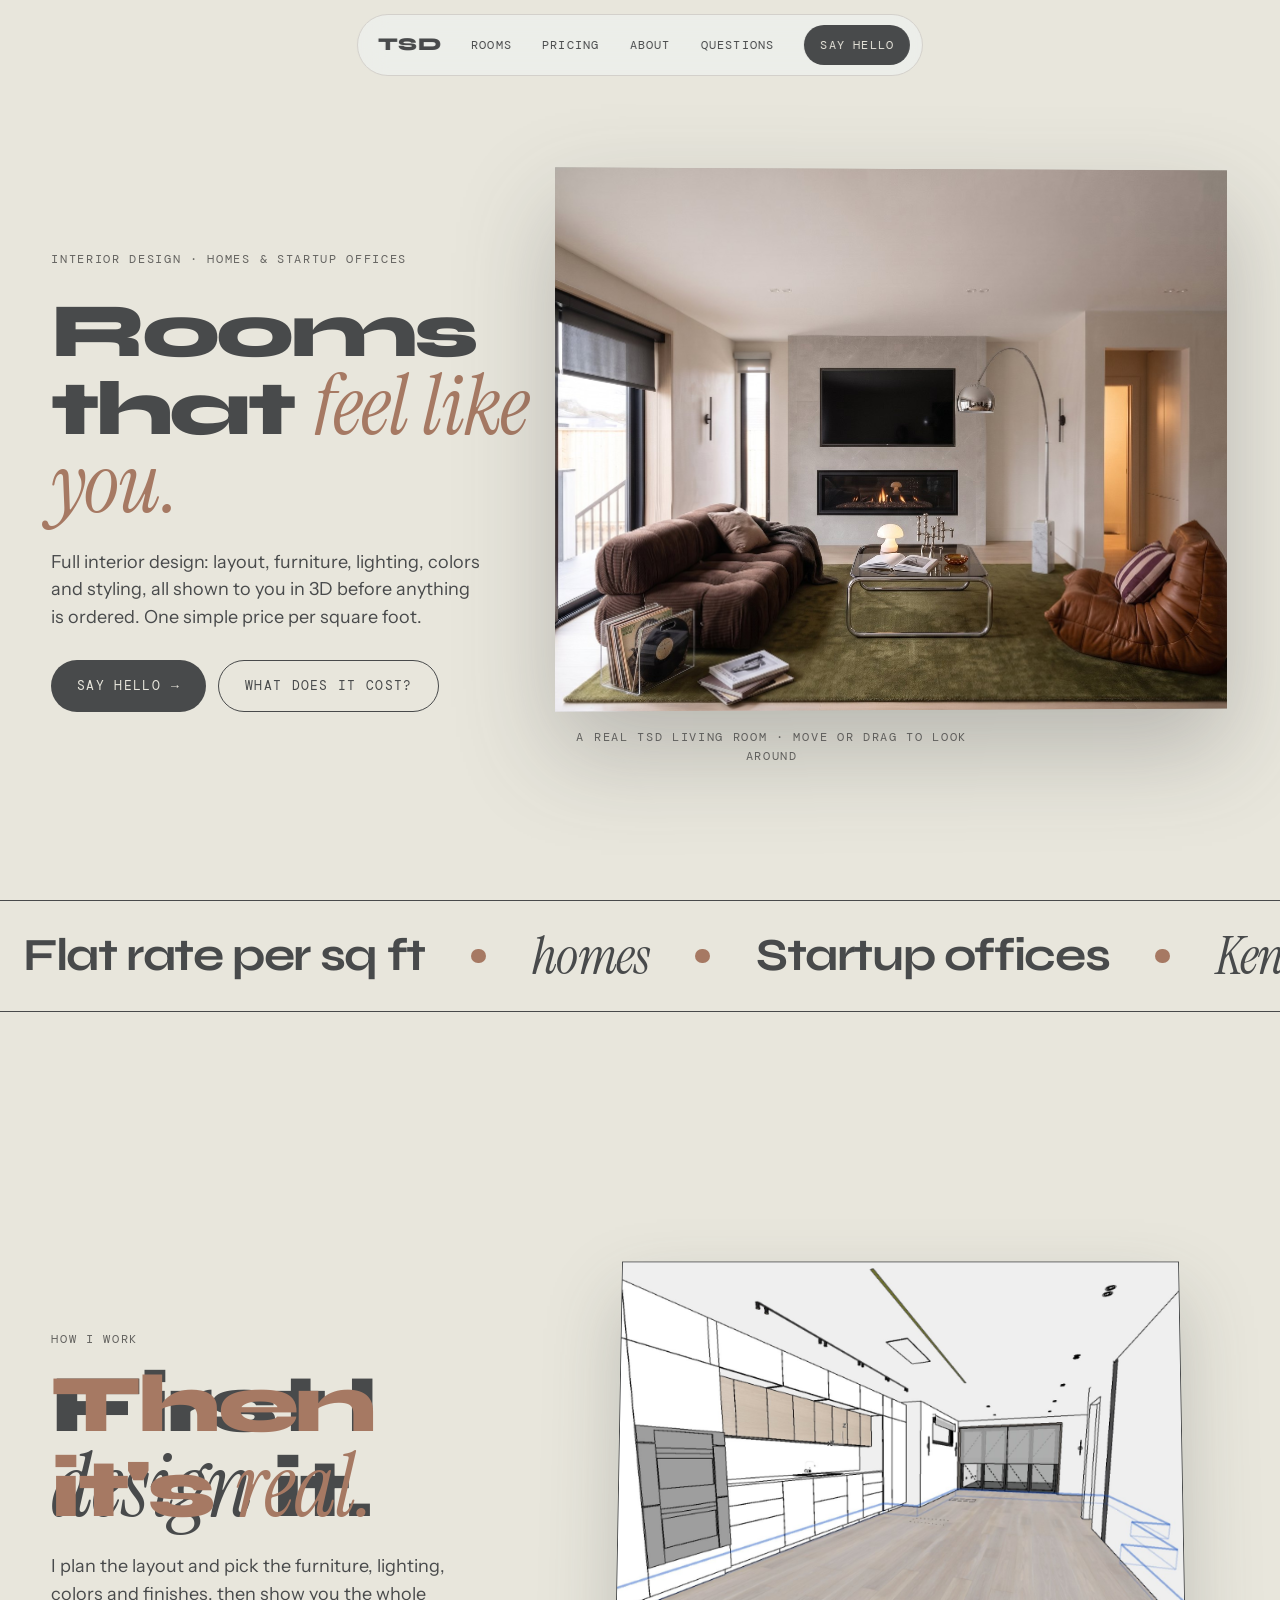
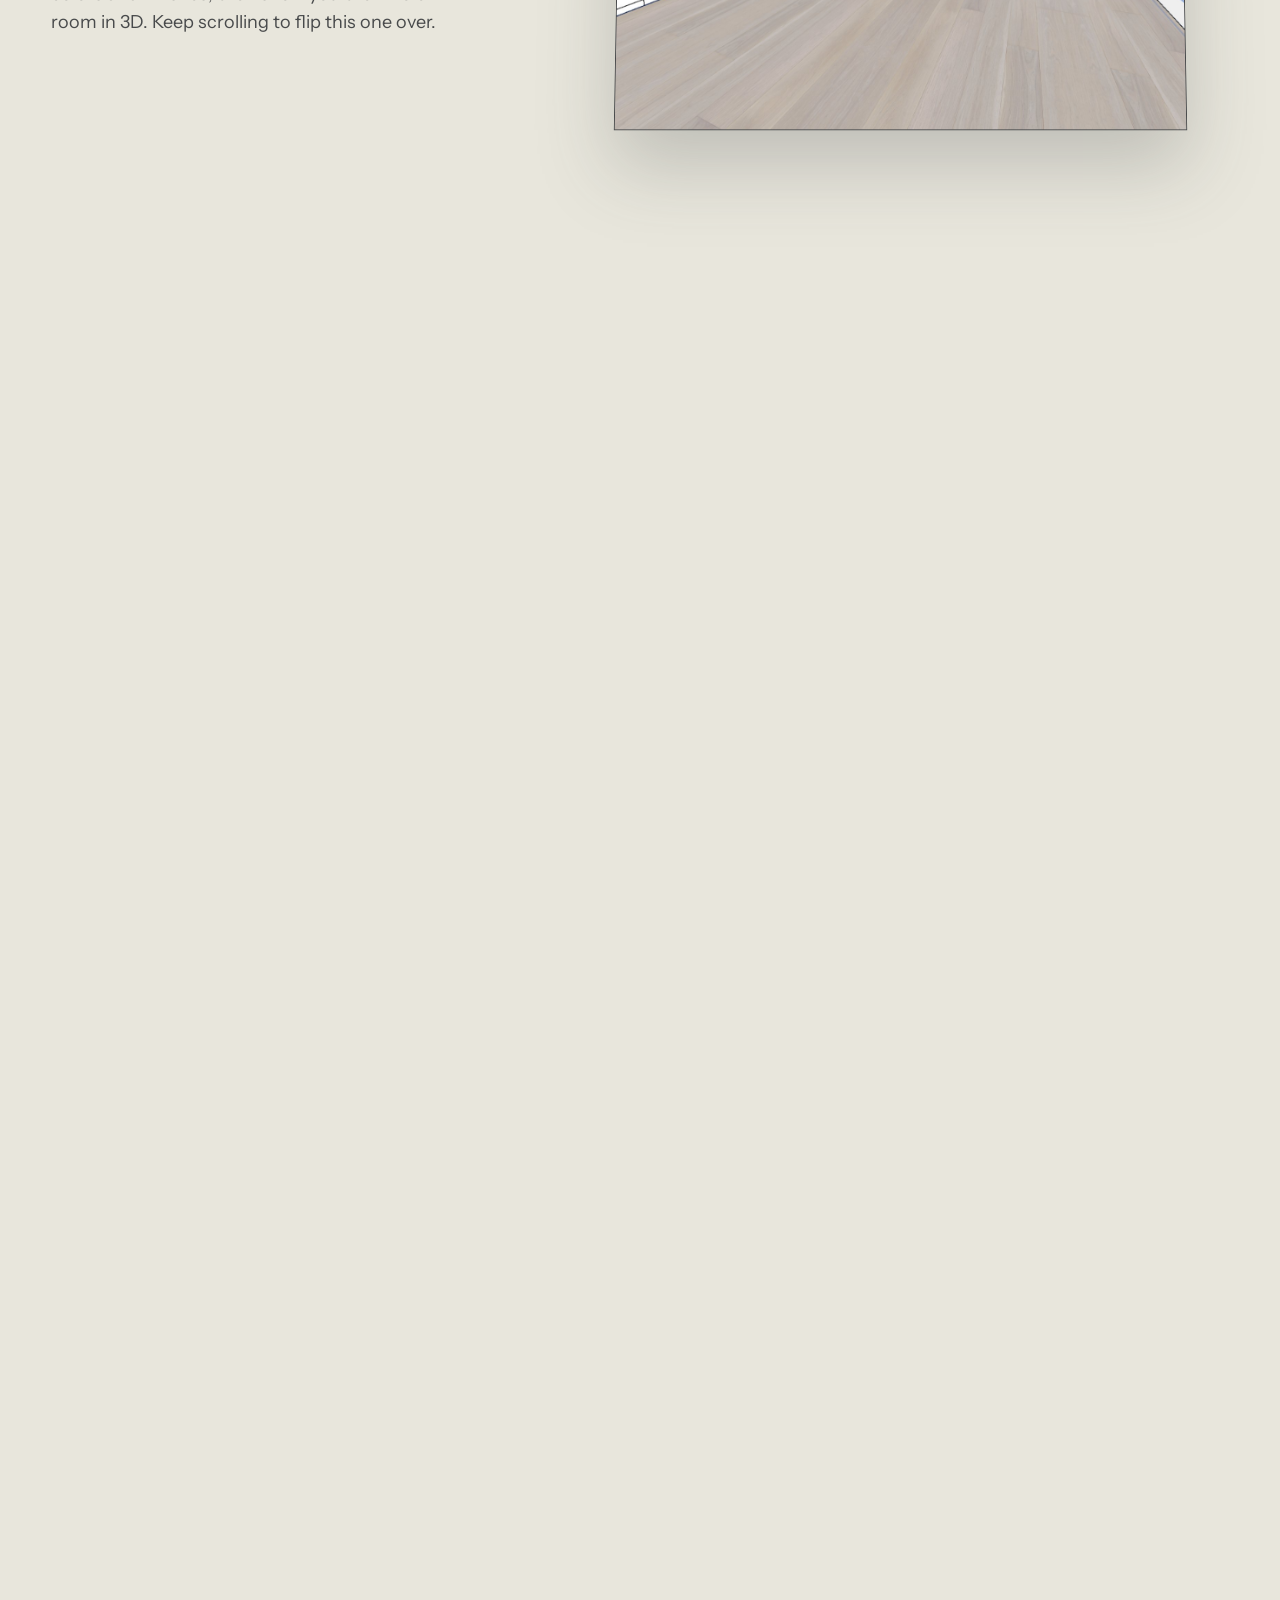
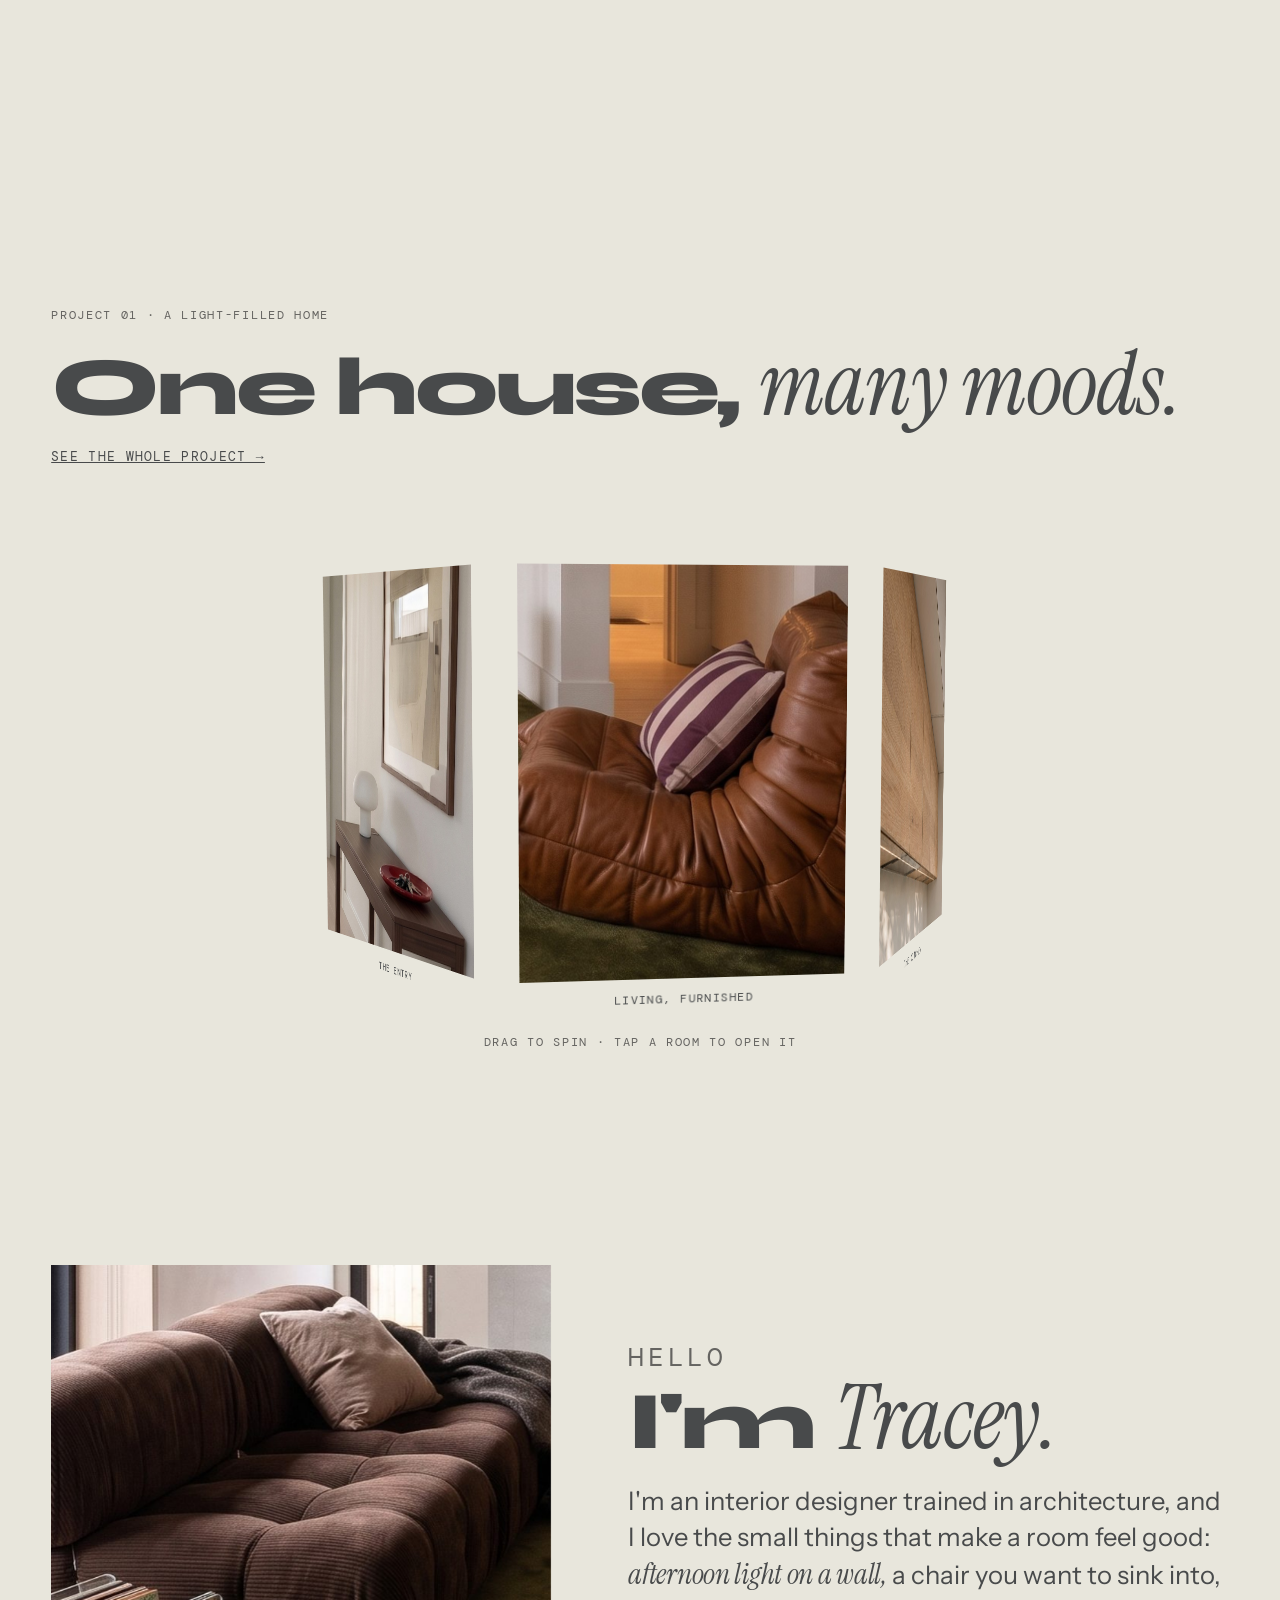
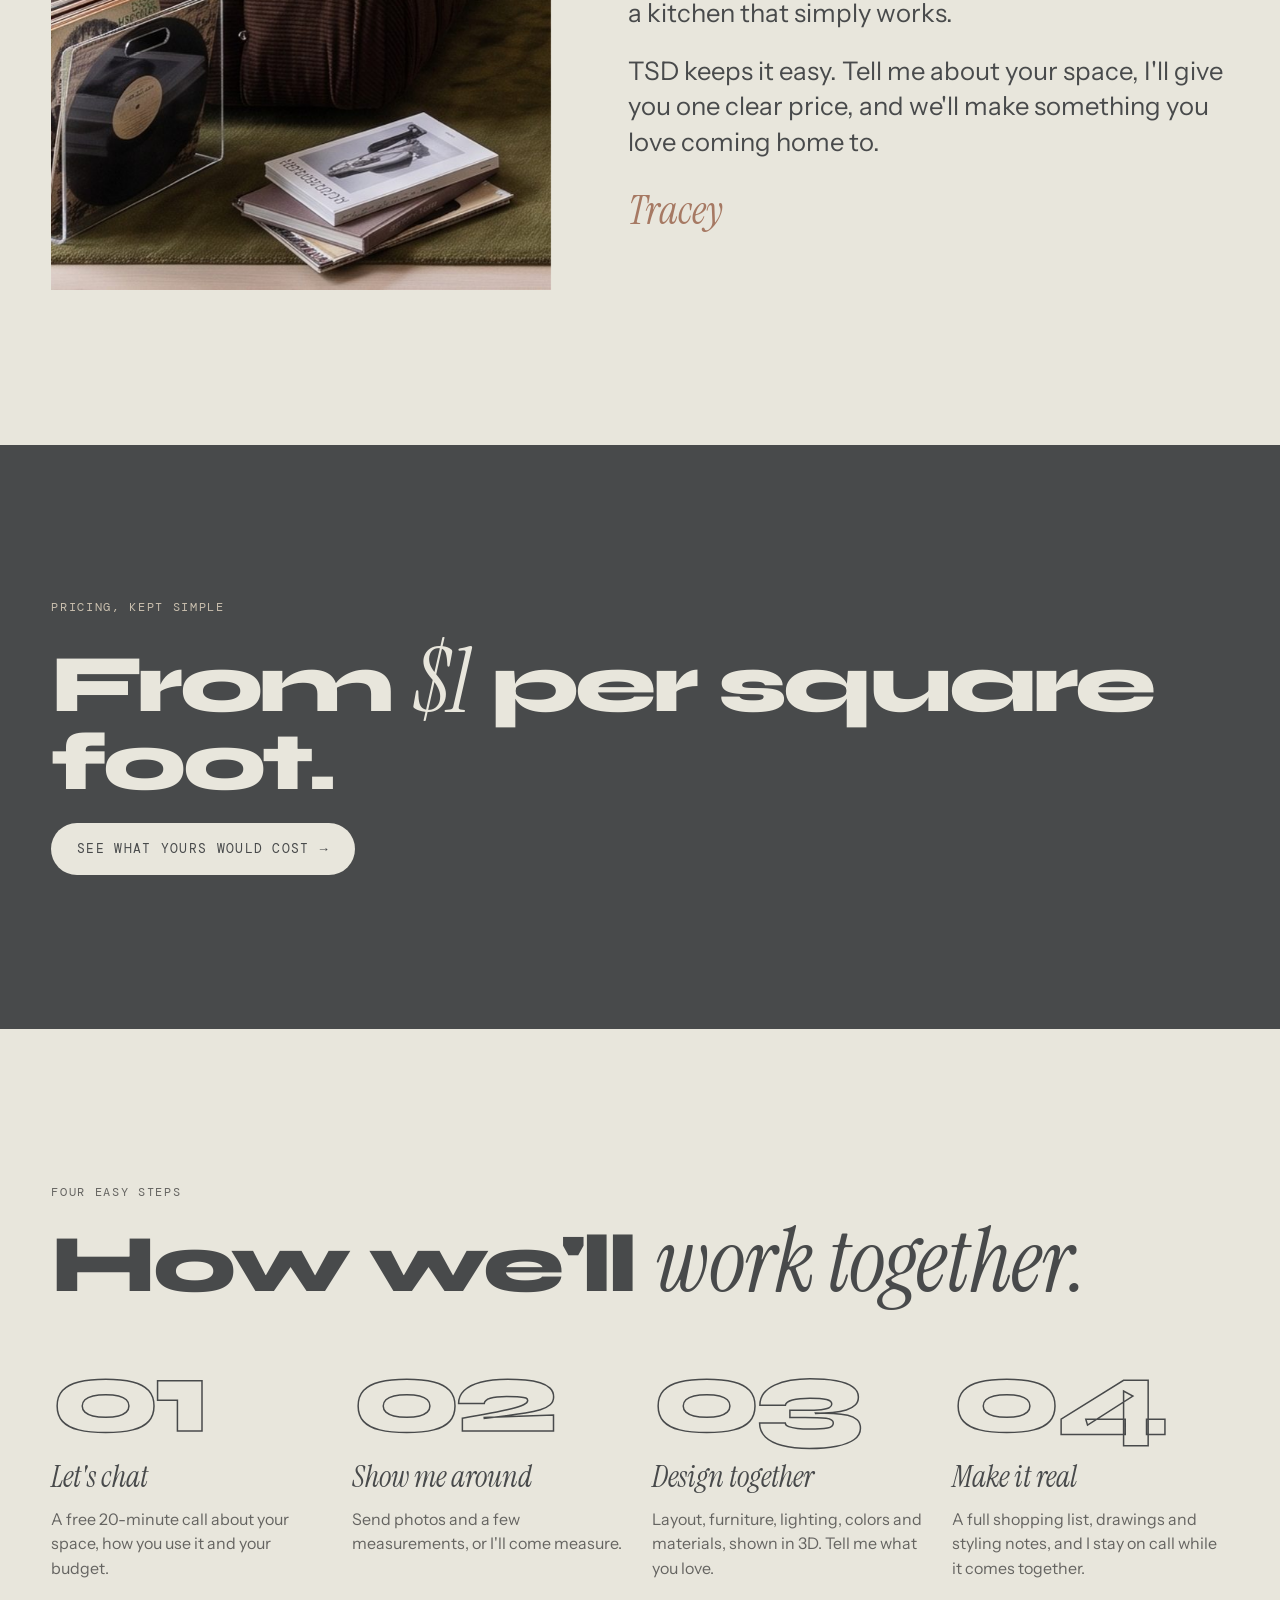
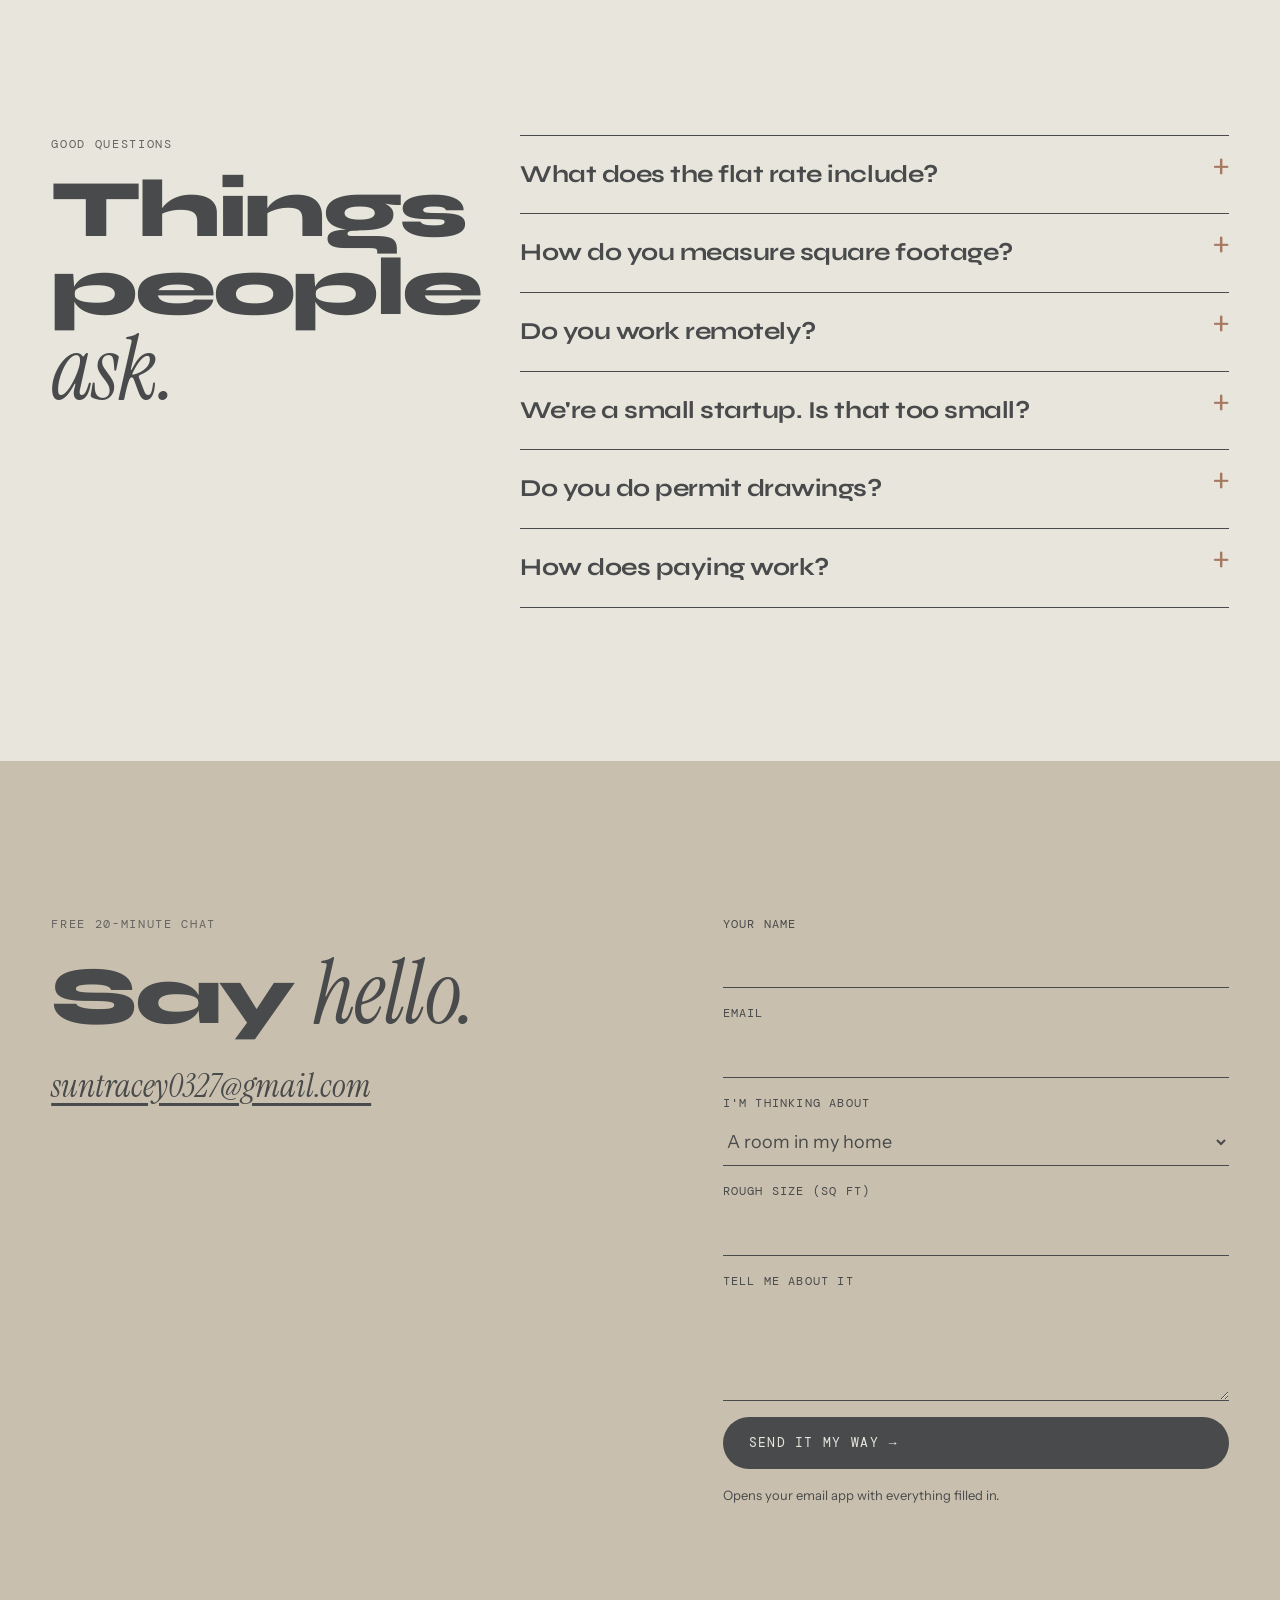
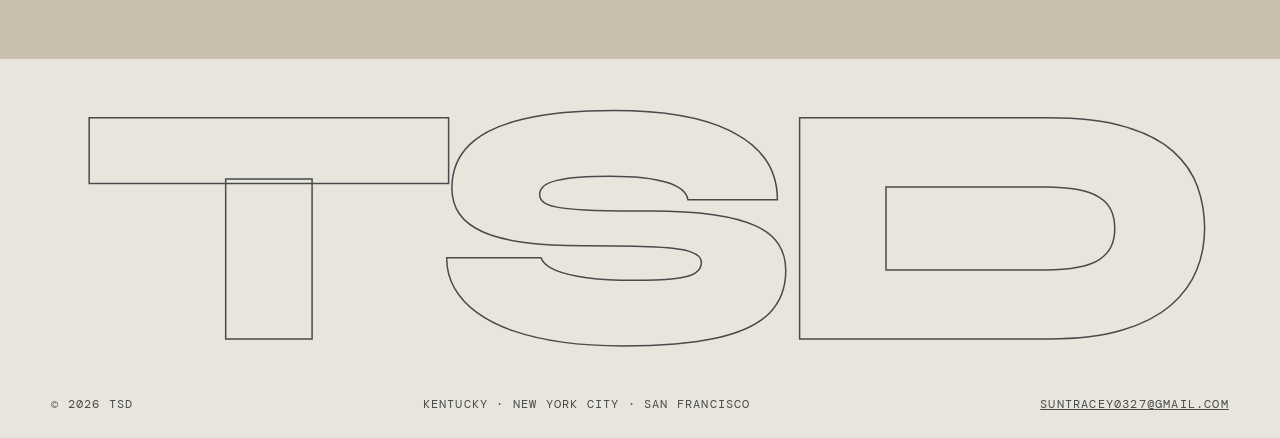
==== commit 921353ea: "Title page: photoreal depth version of the living room replaces the block model Co-Authored-By: Clau" ====
--- a/index.html
+++ b/index.html
@@ -42,8 +42,8 @@
       </div>
     </div>
     <div>
-      <div class="room3d" id="room3d" role="img" aria-label="A 3D model of a TSD living room: stone fireplace wall, brown sofa, leather lounge chair, glass coffee table and arc lamp on a green rug"><div class="room3d__stage"></div></div>
-      <p class="hint">A real TSD living room, modeled in 3D · drag to look around</p>
+      <div class="depth" id="depth"><img src="assets/hero-room.jpg" alt="A TSD living room: stone fireplace wall with the fire on, a brown corduroy sofa, a cognac leather lounge chair, a glass coffee table and an arc lamp on a moss green rug"><canvas aria-hidden="true"></canvas></div>
+      <p class="hint">A real TSD living room · move or drag to look around</p>
     </div>
   </section>
 
--- a/style.css
+++ b/style.css
@@ -273,3 +273,11 @@
 .plain .choose:hover { background: var(--grey); }
 .plain .btn { font-family: var(--body); font-size: 16px; letter-spacing: 0; text-transform: none; border-radius: 8px; }
 .plain .foot__row { font-family: var(--body); font-size: 14px; letter-spacing: 0; text-transform: none; color: var(--grey); border-top: 1px solid var(--greige); padding-top: 20px; }
+
+/* Depth photo hero */
+.depth { position: relative; aspect-ratio: 2304 / 1856; cursor: grab; touch-action: pan-y; user-select: none; transform: perspective(1200px) rotateX(var(--tx, 0deg)) rotateY(var(--ty, 0deg)); box-shadow: 0 40px 90px rgba(72, 74, 75, 0.3); overflow: hidden; }
+.depth:active { cursor: grabbing; }
+.depth img, .depth canvas { position: absolute; inset: 0; width: 100%; height: 100%; object-fit: cover; -webkit-user-drag: none; }
+.depth canvas { opacity: 0; }
+.depth.on canvas { opacity: 1; }
+.hero .hint { margin-top: 18px; }
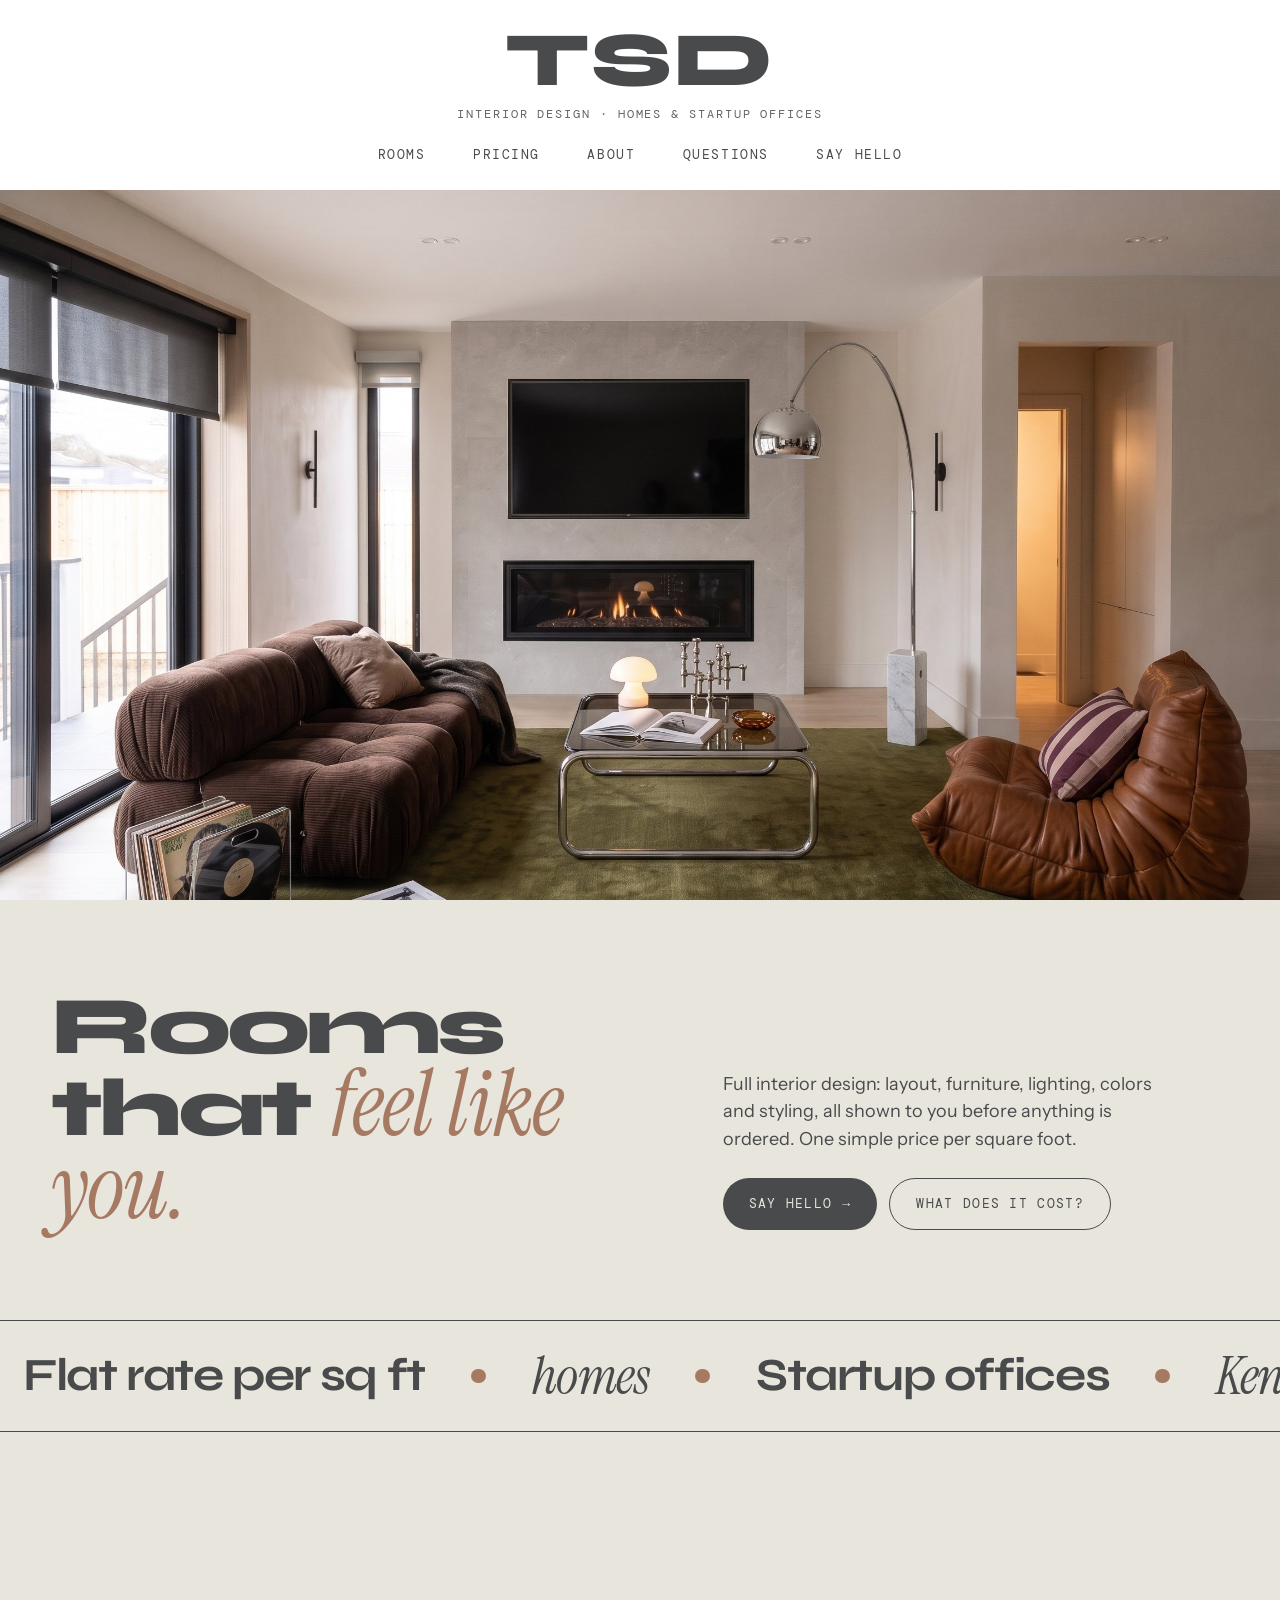
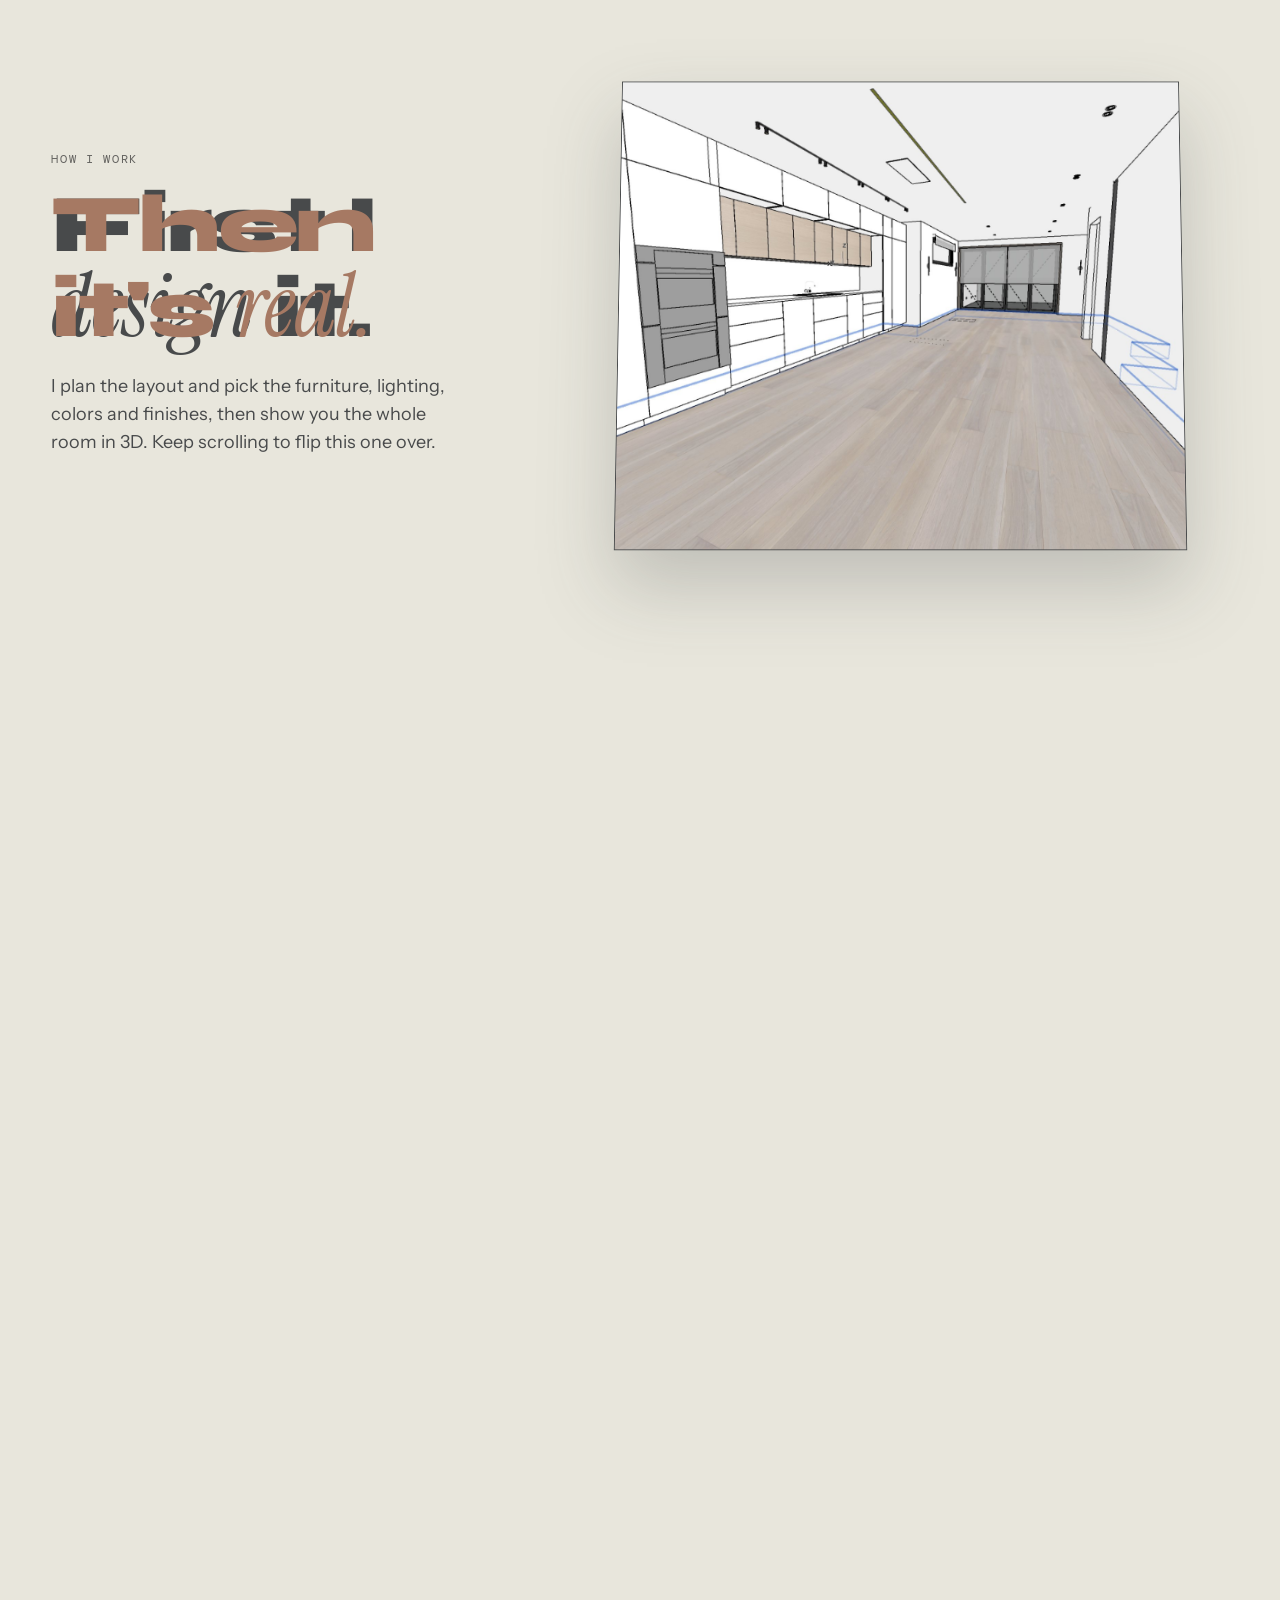
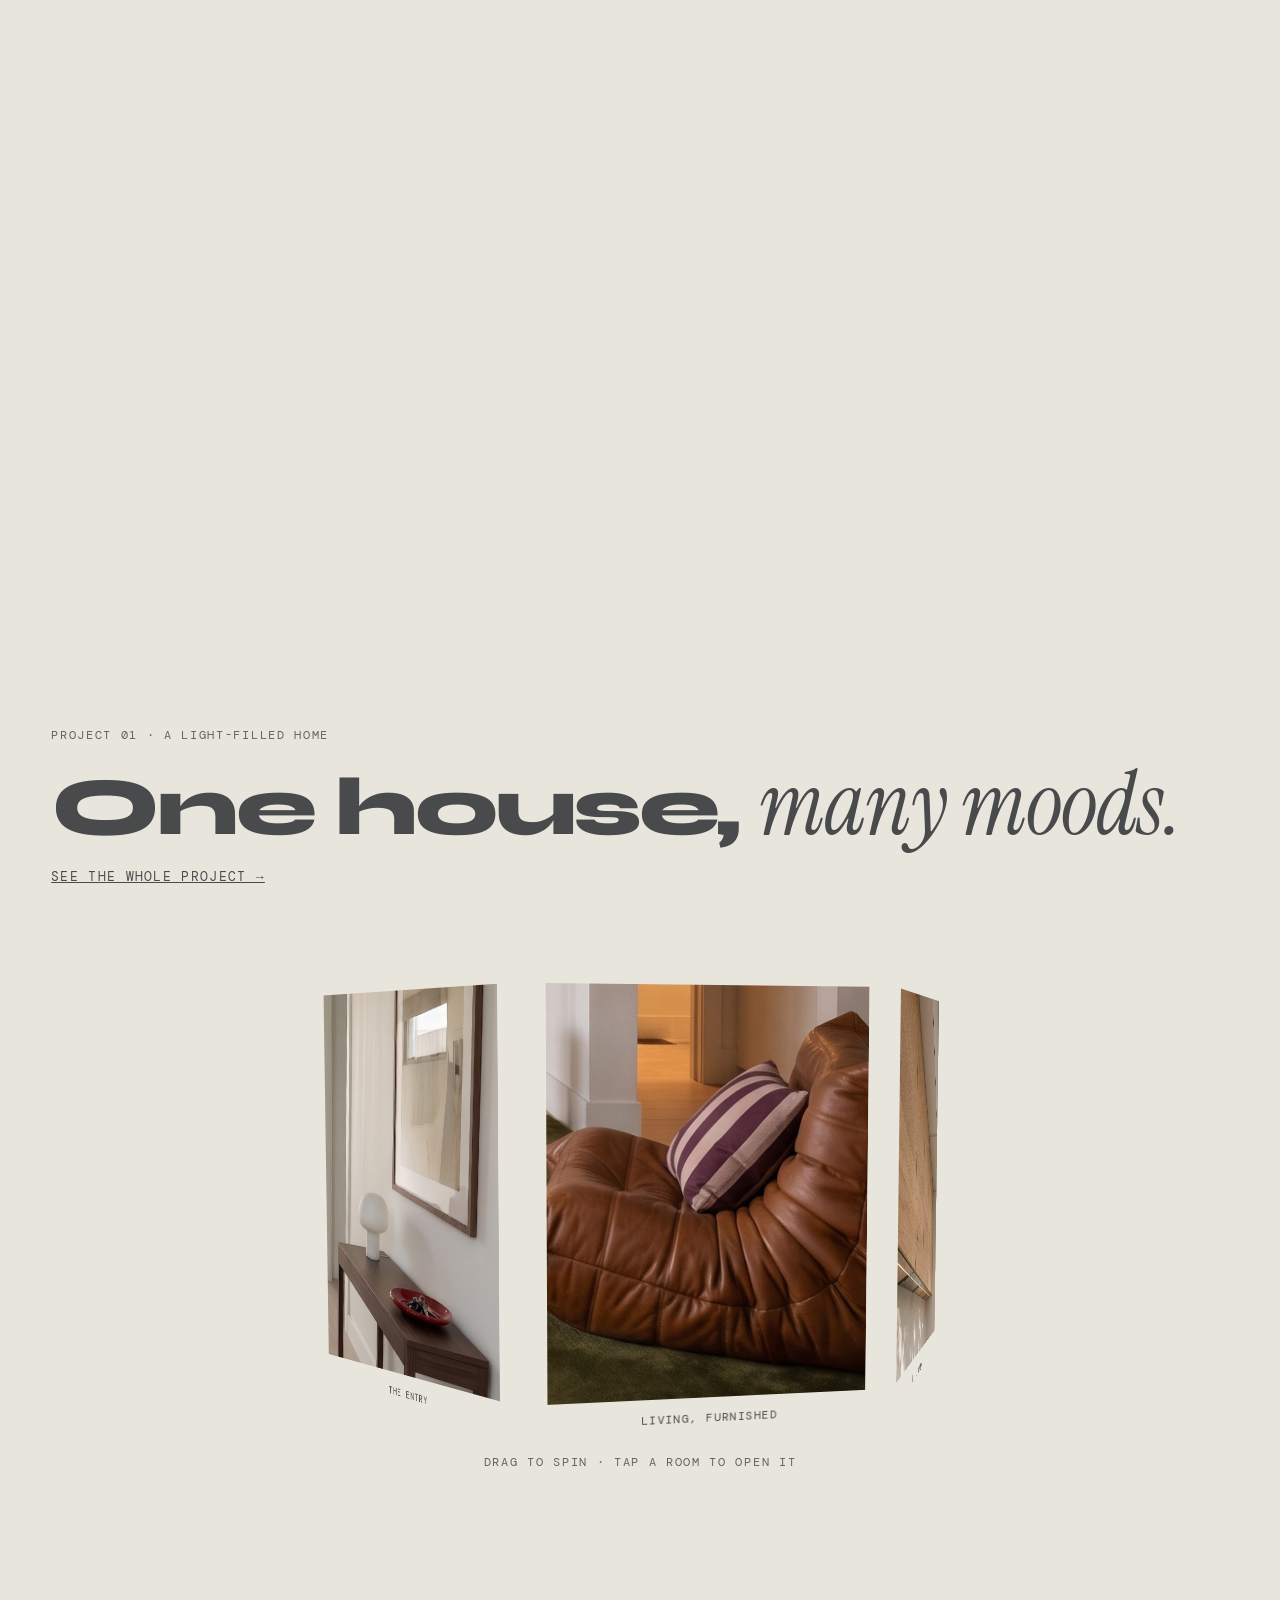
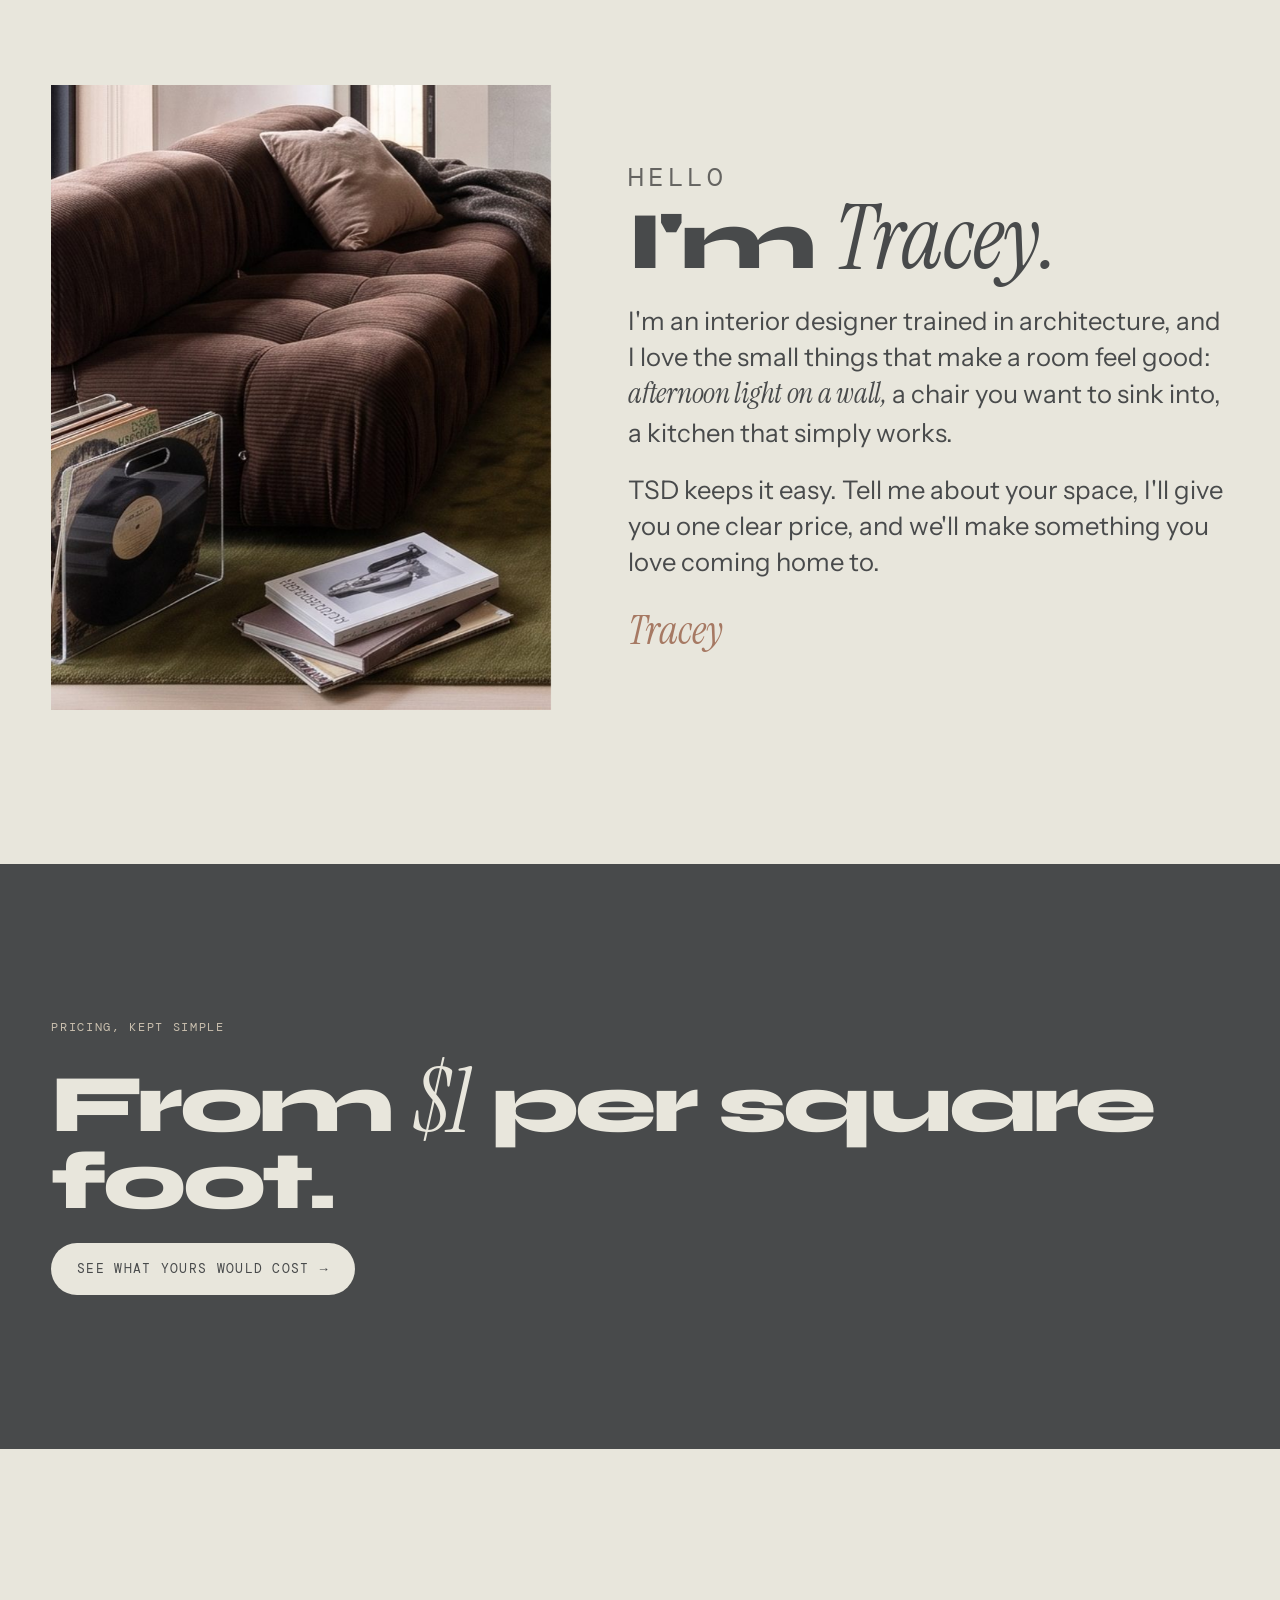
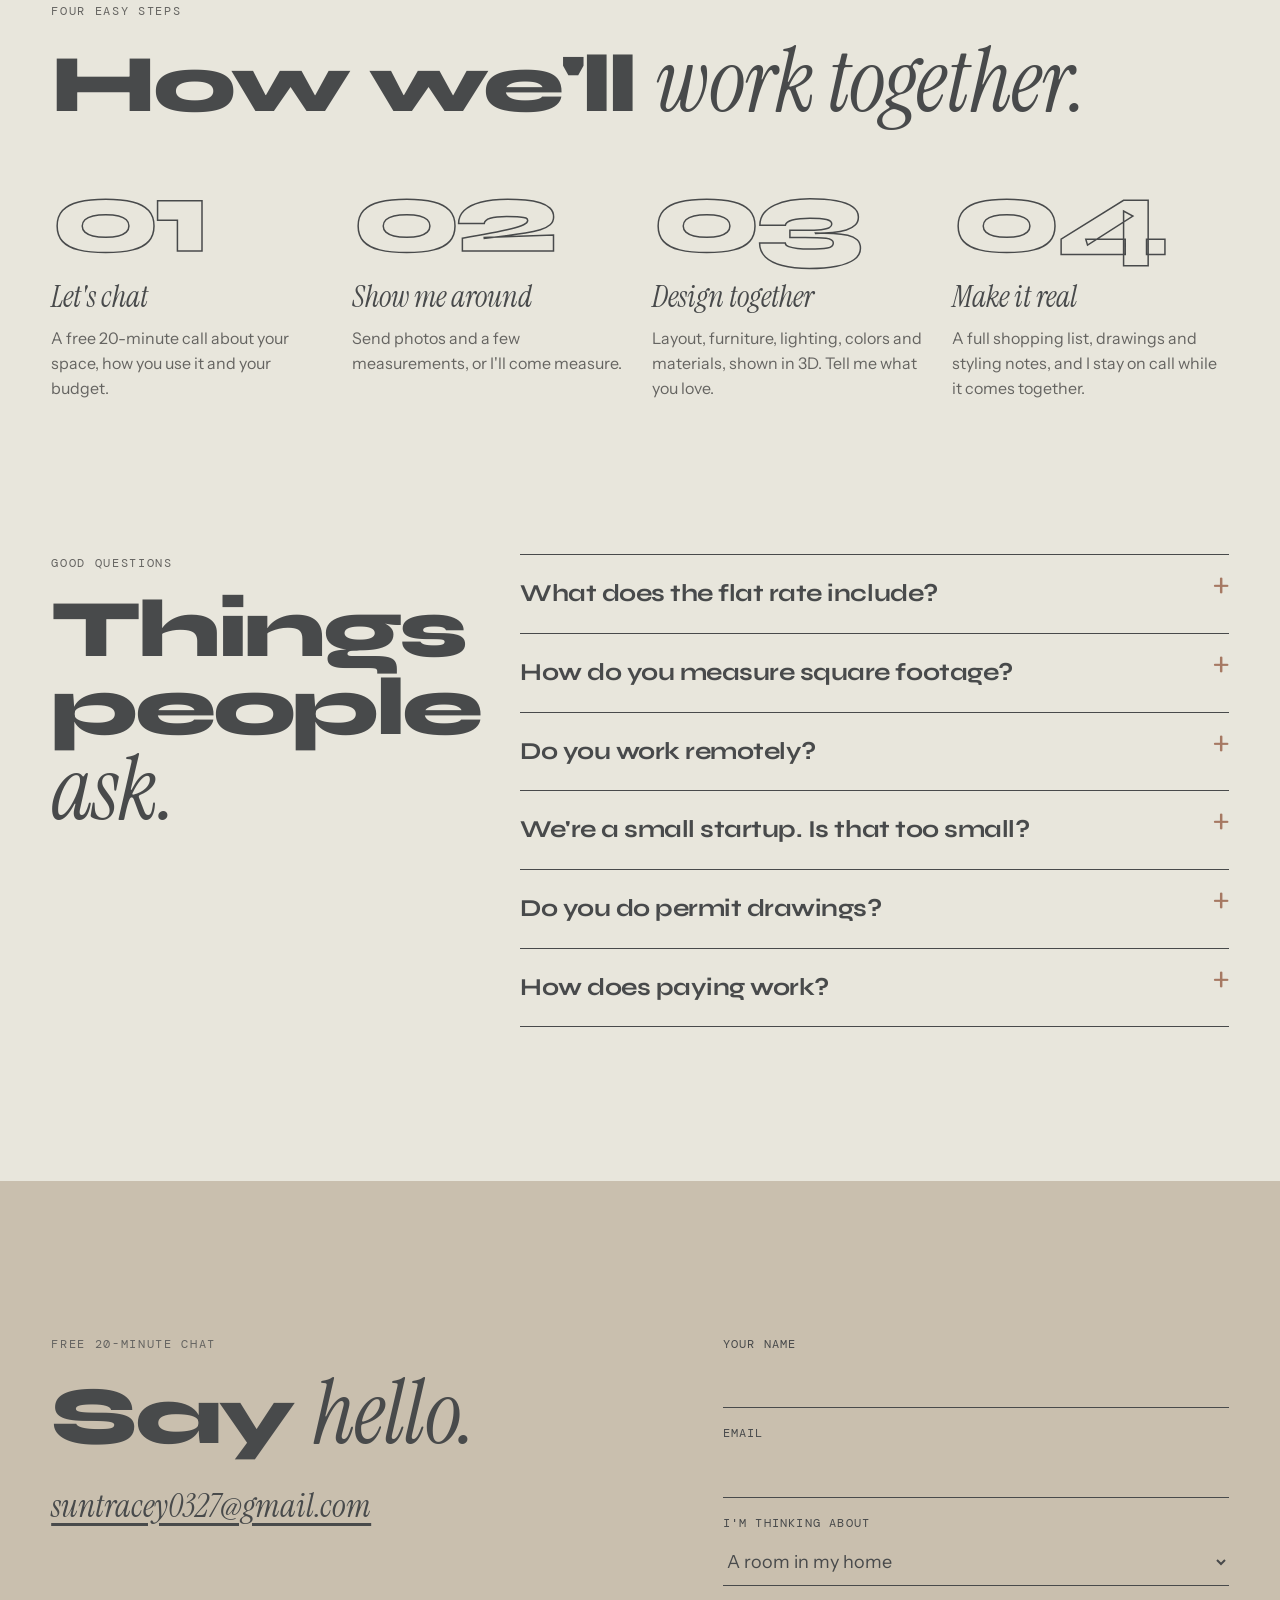
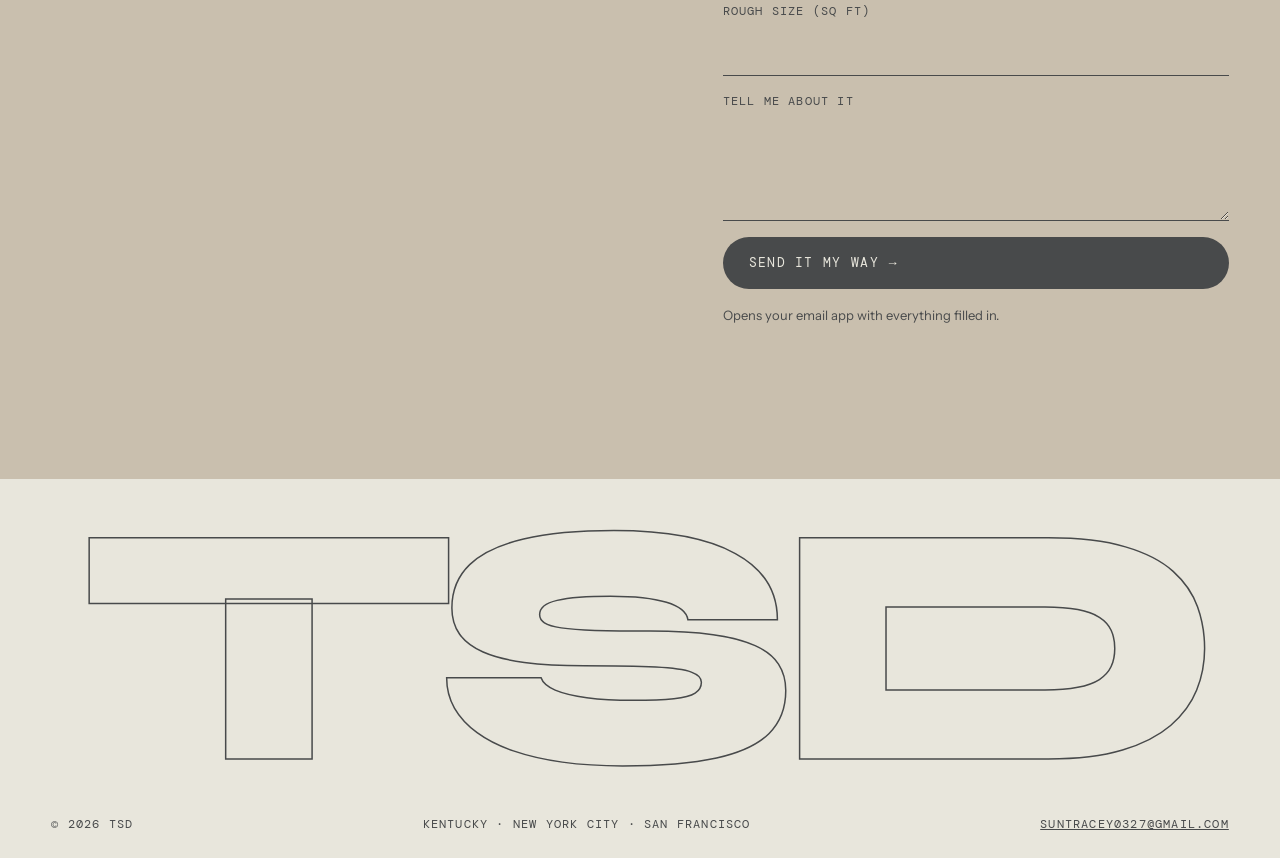
==== commit 101b5554: "Start page: white header with title and nav above a giant room photo; remove 3D hero Co-Authored-By:" ====
--- a/index.html
+++ b/index.html
@@ -21,29 +21,30 @@
 </head>
 <body>
 <a class="skip" href="#main">Skip to content</a>
-<nav class="nav" aria-label="Main">
-  <a class="nav__logo" href="./" aria-label="TSD home">TSD</a>
-  <a href="#projects">Rooms</a>
-  <a href="pricing/">Pricing</a>
-  <a class="opt" href="#about">About</a>
-  <a class="opt" href="#faq">Questions</a>
-  <a class="nav__cta" href="#contact">Say hello</a>
-</nav>
+<header class="top">
+  <a class="top__title" href="./">TSD</a>
+  <p class="top__sub">Interior design · homes &amp; startup offices</p>
+  <nav class="top__nav" aria-label="Main">
+    <a href="#projects">Rooms</a>
+    <a href="pricing/">Pricing</a>
+    <a href="#about">About</a>
+    <a href="#faq">Questions</a>
+    <a href="#contact">Say hello</a>
+  </nav>
+</header>
 
 <main id="main">
-  <section class="hero">
+  <section class="cover">
+    <img src="assets/hero-room.jpg" alt="A TSD living room: stone fireplace wall with the fire on, a brown corduroy sofa, a cognac leather lounge chair, a glass coffee table and an arc lamp on a moss green rug">
+  </section>
+  <section class="intro">
+    <h1>Rooms that <em>feel like you.</em></h1>
     <div>
-      <p class="label">Interior design · homes &amp; startup offices</p>
-      <h1>Rooms that <em>feel like you.</em></h1>
-      <p>Full interior design: layout, furniture, lighting, colors and styling, all shown to you in 3D before anything is ordered. One simple price per square foot.</p>
+      <p>Full interior design: layout, furniture, lighting, colors and styling, all shown to you before anything is ordered. One simple price per square foot.</p>
       <div class="actions">
         <a class="btn" href="#contact">Say hello <span aria-hidden="true">→</span></a>
         <a class="btn btn--line" href="pricing/">What does it cost?</a>
       </div>
-    </div>
-    <div>
-      <div class="depth" id="depth"><img src="assets/hero-room.jpg" alt="A TSD living room: stone fireplace wall with the fire on, a brown corduroy sofa, a cognac leather lounge chair, a glass coffee table and an arc lamp on a moss green rug"><canvas aria-hidden="true"></canvas></div>
-      <p class="hint">A real TSD living room · move or drag to look around</p>
     </div>
   </section>
 
--- a/style.css
+++ b/style.css
@@ -281,3 +281,23 @@
 .depth canvas { opacity: 0; }
 .depth.on canvas { opacity: 1; }
 .hero .hint { margin-top: 18px; }
+
+/* White header with title + nav, then a giant room image */
+.top { background: var(--white); text-align: center; padding: 22px var(--pad) 16px; }
+.top__title { display: inline-block; font-family: var(--display); font-weight: 800; font-size: clamp(44px, 6vw, 84px); line-height: 1; letter-spacing: 0.02em; text-decoration: none; }
+.top__sub { margin: 6px 0 14px; font-family: var(--mono); font-size: 12px; letter-spacing: 0.16em; text-transform: uppercase; color: var(--grey); }
+.top__nav { display: flex; flex-wrap: wrap; justify-content: center; gap: 6px clamp(16px, 3.4vw, 46px); font-family: var(--mono); font-size: 13px; letter-spacing: 0.12em; text-transform: uppercase; }
+.top__nav a { text-decoration: none; padding: 8px 2px; }
+.top__nav a:hover, .top__nav a[aria-current="page"] { color: var(--terracotta); }
+.cover { background: var(--white); }
+.cover img { width: 100%; height: calc(100svh - 190px); min-height: 380px; object-fit: cover; object-position: 50% 62%; }
+.intro { display: grid; grid-template-columns: minmax(0, 6fr) minmax(0, 5fr); gap: 5vw; align-items: end; padding: clamp(50px, 7vw, 100px) var(--pad); }
+.intro h1 { font-family: var(--display); font-weight: 800; font-size: clamp(46px, 6.4vw, 108px); line-height: 0.92; letter-spacing: -0.045em; margin: 0; }
+.intro h1 em { color: var(--terracotta); font-size: 1.1em; }
+.intro p { max-width: 460px; margin: 0 0 24px; }
+main.col { padding-top: 50px; }
+.pp { padding-top: 50px; }
+.plain .top__title { font-family: var(--body); font-weight: 600; font-size: 40px; letter-spacing: 0.1em; }
+.plain .top__sub, .plain .top__nav { font-family: var(--body); letter-spacing: 0.04em; }
+.plain .top { border-bottom: 1px solid var(--greige); }
+@media (max-width: 860px) { .intro { grid-template-columns: minmax(0, 1fr); } .cover img { height: 62svh; } }
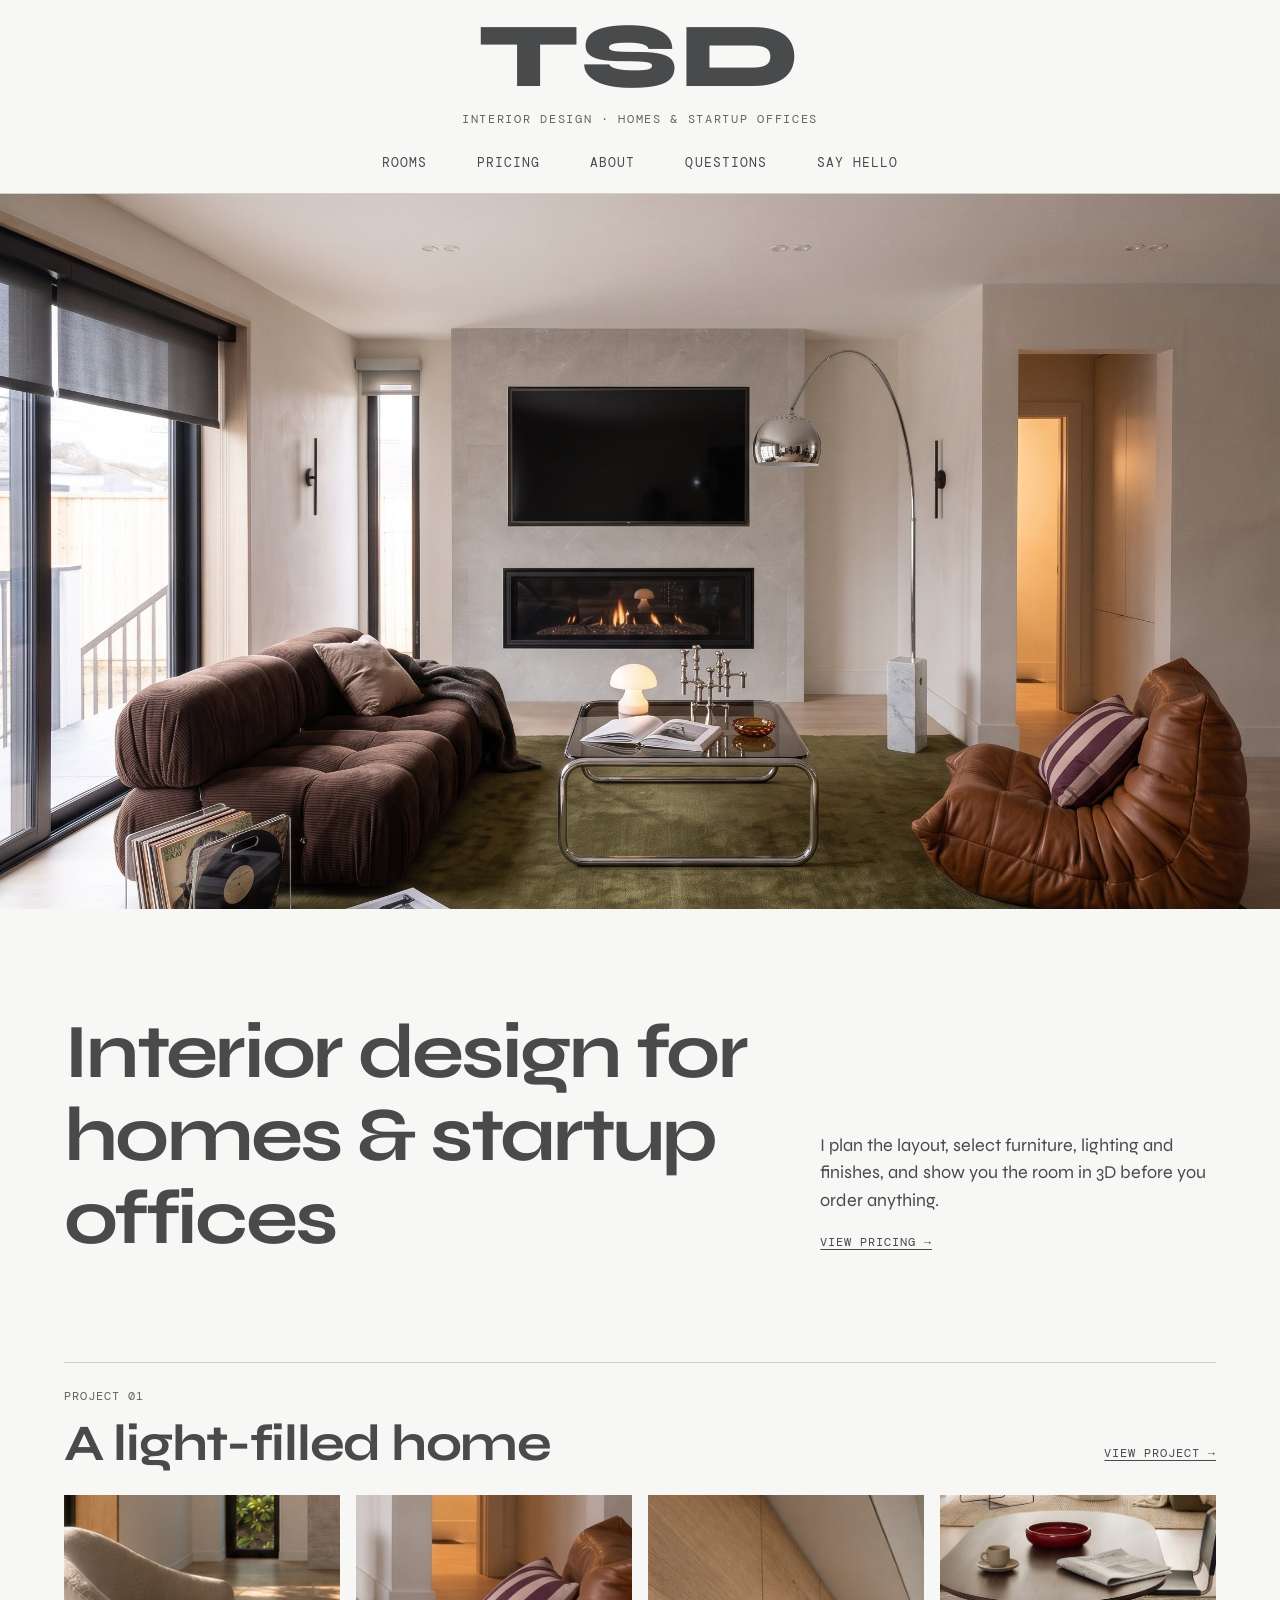
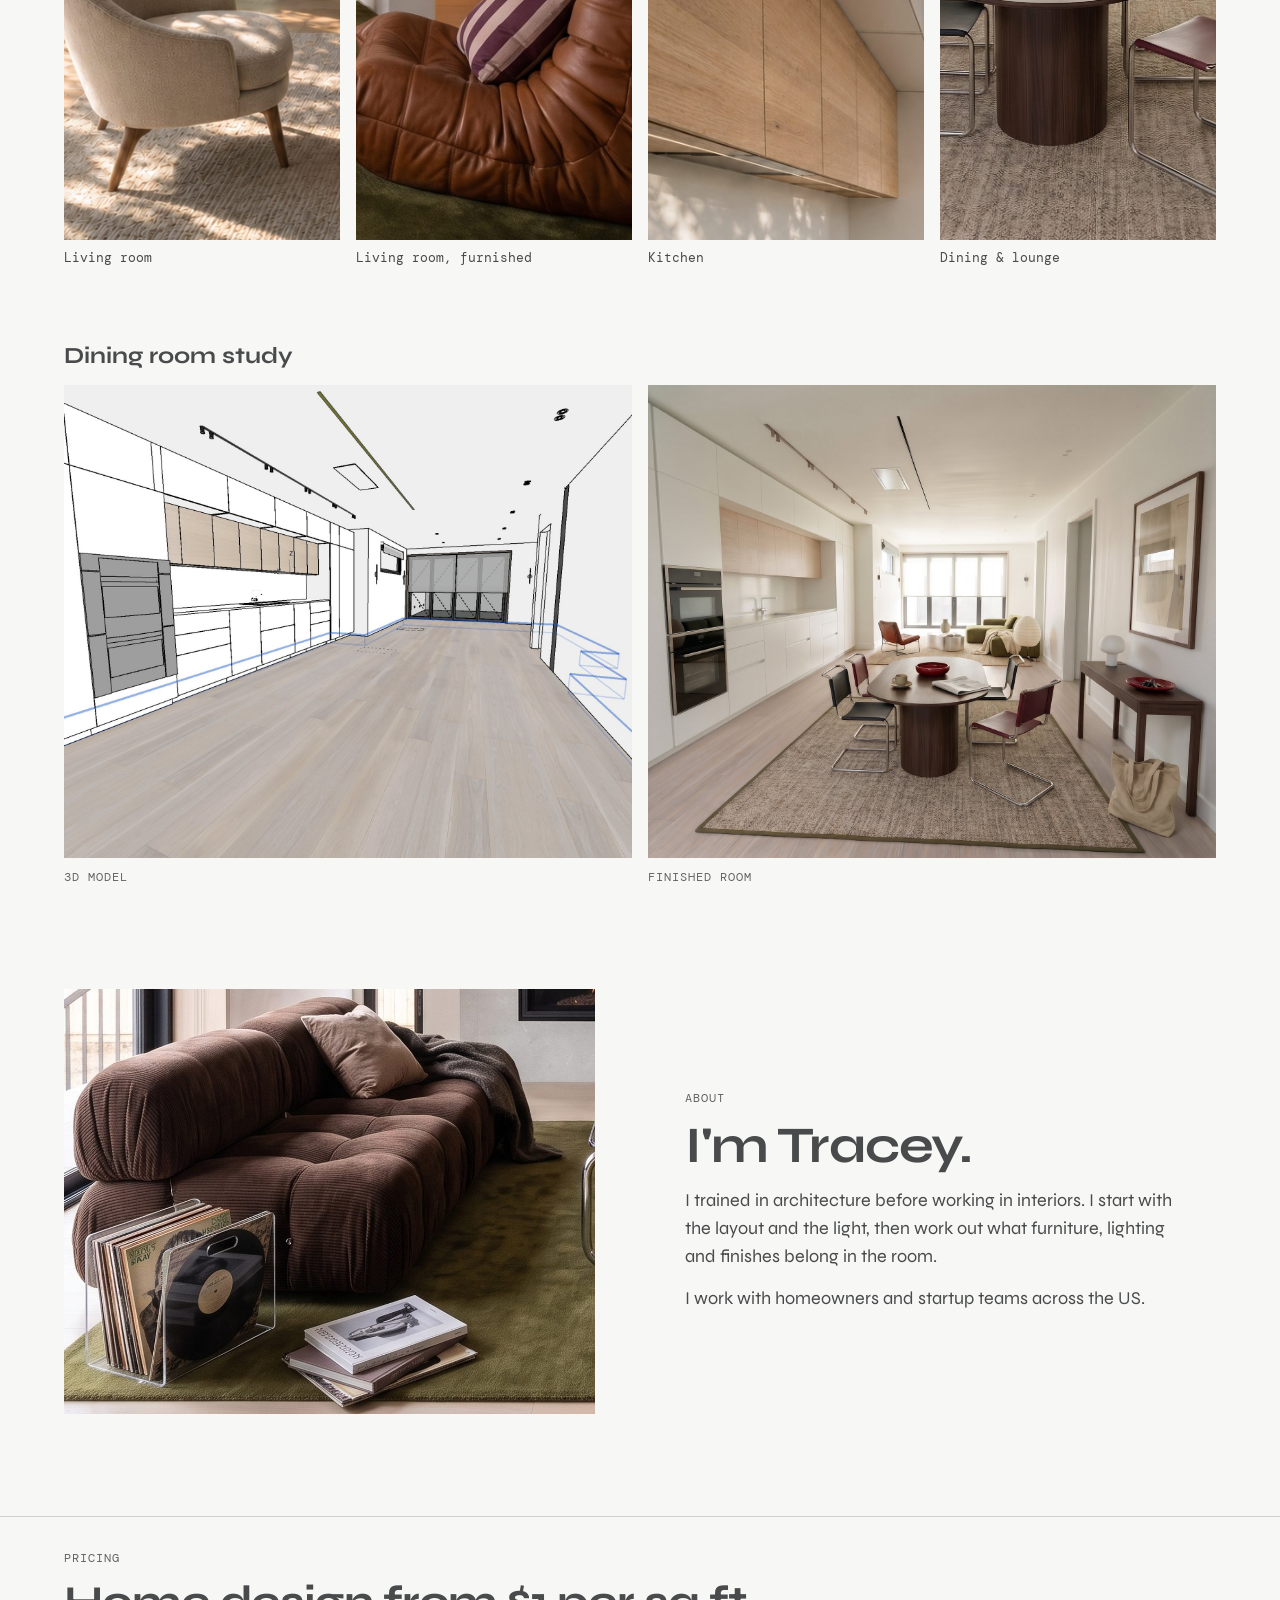
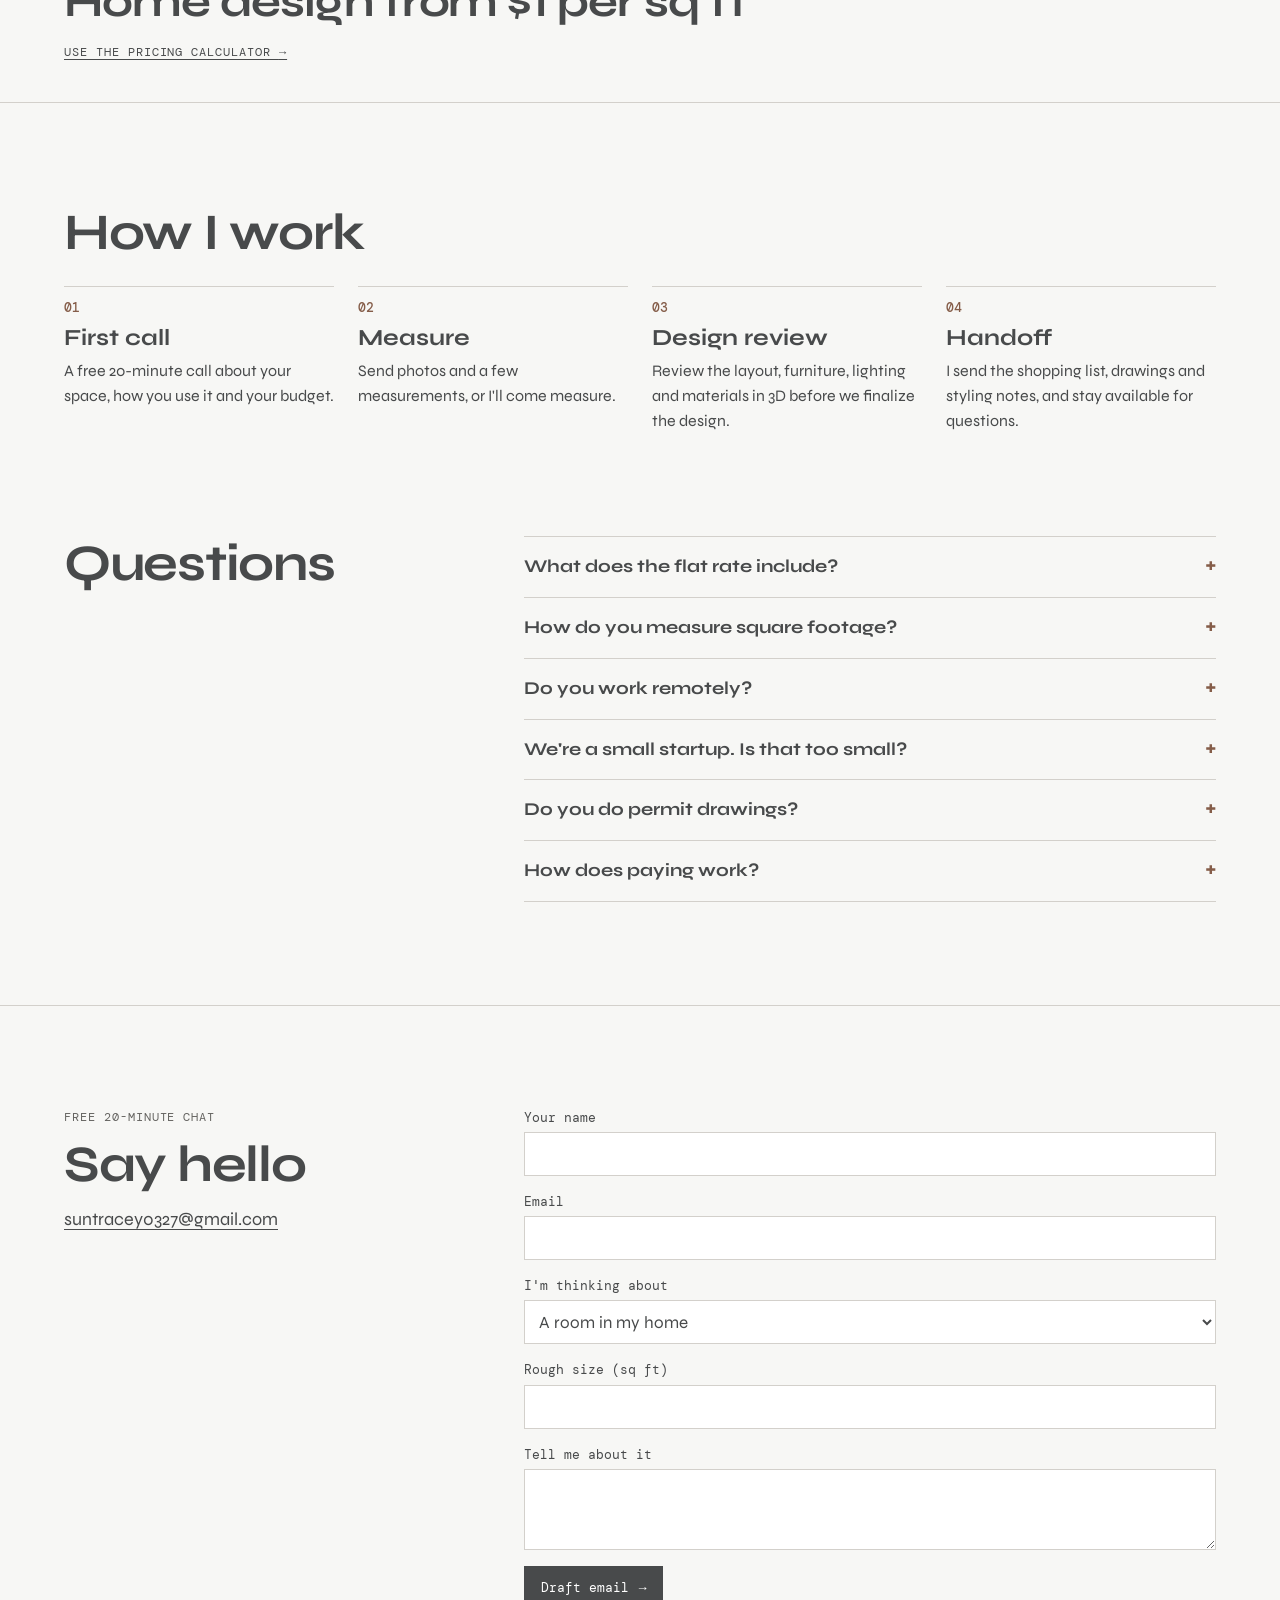
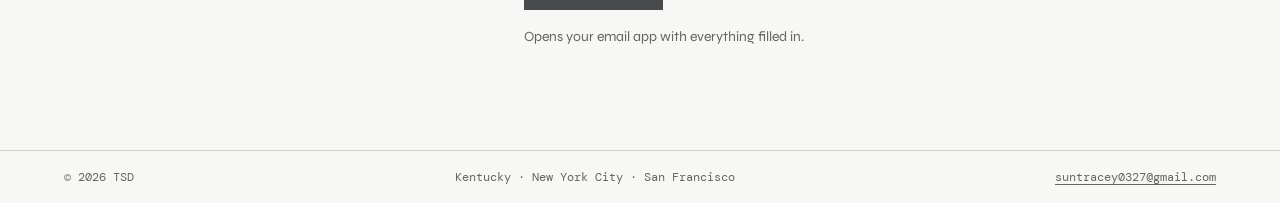
==== commit e26b13b1: "Unify TSD typography and simplify the portfolio" ====
--- a/index.html
+++ b/index.html
@@ -14,7 +14,6 @@
 <meta name="twitter:card" content="summary_large_image">
 <link rel="icon" href="assets/favicon.svg" type="image/svg+xml">
 <link rel="stylesheet" href="style.css">
-<script>if(!(window.matchMedia&&matchMedia("(prefers-reduced-motion: reduce)").matches))document.documentElement.className="js";</script>
 <script type="application/ld+json">
 {"@context":"https://schema.org","@type":"ProfessionalService","name":"TSD","description":"Flat-rate interior design for homes and startup offices.","url":"https://tsd.suntracey.workers.dev/","email":"suntracey0327@gmail.com","image":"https://tsd.suntracey.workers.dev/assets/og.jpg","areaServed":"United States","priceRange":"$$"}
 </script>
@@ -37,97 +36,76 @@
   <section class="cover">
     <img src="assets/hero-room.jpg" alt="A TSD living room: stone fireplace wall with the fire on, a brown corduroy sofa, a cognac leather lounge chair, a glass coffee table and an arc lamp on a moss green rug">
   </section>
-  <section class="intro">
-    <h1>Rooms that <em>feel like you.</em></h1>
+  <section class="intro wrap">
+    <h1>Interior design for homes &amp; startup offices</h1>
     <div>
-      <p>Full interior design: layout, furniture, lighting, colors and styling, all shown to you before anything is ordered. One simple price per square foot.</p>
-      <div class="actions">
-        <a class="btn" href="#contact">Say hello <span aria-hidden="true">→</span></a>
-        <a class="btn btn--line" href="pricing/">What does it cost?</a>
+      <p>I plan the layout, select furniture, lighting and finishes, and show you the room in 3D before you order anything.</p>
+      <a class="text-link" href="pricing/">View pricing →</a>
+    </div>
+  </section>
+
+  <section class="rooms wrap" id="projects">
+    <div class="rooms__head">
+      <div>
+        <p class="label">Project 01</p>
+        <h2>A light-filled home</h2>
+      </div>
+      <a class="text-link" href="home/">View project →</a>
+    </div>
+    <div class="room-grid">
+      <a href="home/#living"><img src="assets/detail-chair.jpg" alt="Cream lounge chair in afternoon light" loading="lazy"><span>Living room</span></a>
+      <a href="home/#den"><img src="assets/detail-den-chair.jpg" alt="Cognac leather lounge chair on a green rug" loading="lazy"><span>Living room, furnished</span></a>
+      <a href="home/#kitchen"><img src="assets/detail-cabinets.jpg" alt="Oak kitchen cabinets with under-cabinet light" loading="lazy"><span>Kitchen</span></a>
+      <a href="home/#dining"><img src="assets/detail-dining.jpg" alt="Walnut dining table with leather cantilever chairs" loading="lazy"><span>Dining &amp; lounge</span></a>
+    </div>
+    <div class="study">
+      <h3>Dining room study</h3>
+      <div class="study__images">
+        <figure>
+          <img src="assets/dining-model.jpg" alt="3D model showing the dining table and lounge next to the kitchen" loading="lazy">
+          <figcaption class="cap">3D model</figcaption>
+        </figure>
+        <figure>
+          <img src="assets/dining-photo.jpg" alt="The dining room with a walnut table, leather chairs and a lounge corner by tall windows" loading="lazy">
+          <figcaption class="cap">Finished room</figcaption>
+        </figure>
       </div>
     </div>
   </section>
 
-  <div class="marq" aria-hidden="true">
-    <div class="marq__track">
-      <span>Flat rate per sq ft</span><span><em>homes</em></span><span>Startup offices</span><span><em>Kentucky</em></span><span>New York City</span><span><em>San Francisco</em></span>
-      <span>Flat rate per sq ft</span><span><em>homes</em></span><span>Startup offices</span><span><em>Kentucky</em></span><span>New York City</span><span><em>San Francisco</em></span>
-    </div>
-  </div>
-
-  <section class="flip" id="flip" aria-label="From 3D model to finished room">
-    <div class="flip__sticky">
-      <div class="flip__text">
-        <p class="label">How I work</p>
-        <h2 class="big"><span class="flip__a">First I <em>design</em> it.</span><span class="flip__b">Then it's <em>real.</em></span></h2>
-        <p>I plan the layout and pick the furniture, lighting, colors and finishes, then show you the whole room in 3D. Keep scrolling to flip this one over.</p>
-      </div>
-      <div class="flip__scene">
-        <div class="flip__card">
-          <img src="assets/dining-model.jpg" alt="3D model of a long kitchen and dining room">
-          <img src="assets/dining-photo.jpg" alt="The finished kitchen and dining room with a walnut table, leather chairs and a lounge corner by tall windows">
-        </div>
-      </div>
+  <section class="hello wrap" id="about">
+    <div class="hello__pic"><img src="assets/detail-den-sofa.jpg" alt="Brown corduroy sofa with a rack of records and a stack of books on a green rug" loading="lazy"></div>
+    <div class="hello__text">
+      <p class="label">About</p>
+      <h2>I'm Tracey.</h2>
+      <p>I trained in architecture before working in interiors. I start with the layout and the light, then work out what furniture, lighting and finishes belong in the room.</p>
+      <p>I work with homeowners and startup teams across the US.</p>
     </div>
   </section>
 
-  <section class="rooms" id="projects">
-    <div class="wrap rooms__head" data-r>
-      <div>
-        <p class="label">Project 01 · A light-filled home</p>
-        <h2 class="big">One house, <em>many moods.</em></h2>
-      </div>
-      <a href="home/">See the whole project →</a>
-    </div>
-    <div class="ring" id="ring">
-      <div class="ring__spin">
-        <a class="panel" style="--i:0" href="home/#den"><img src="assets/detail-den-chair.jpg" alt="Cognac leather lounge chair on a green rug"><span>Living, furnished</span></a>
-        <a class="panel" style="--i:1" href="home/#kitchen"><img src="assets/detail-cabinets.jpg" alt="Oak kitchen cabinets with under-cabinet light"><span>The kitchen</span></a>
-        <a class="panel" style="--i:2" href="home/#dining"><img src="assets/detail-dining.jpg" alt="Walnut dining table with leather cantilever chairs"><span>Dining</span></a>
-        <a class="panel" style="--i:3" href="home/#living"><img src="assets/detail-chair.jpg" alt="Cream lounge chair in afternoon light"><span>The living room</span></a>
-        <a class="panel" style="--i:4" href="home/#den"><img src="assets/detail-den-table.jpg" alt="Chrome and glass coffee table with a mushroom lamp"><span>Coffee table</span></a>
-        <a class="panel" style="--i:5" href="home/#dining"><img src="assets/detail-console.jpg" alt="Walnut console with a lamp under a framed print"><span>The entry</span></a>
-      </div>
-    </div>
-    <p class="hint">Drag to spin · tap a room to open it</p>
+  <section class="teaser wrap">
+    <p class="label">Pricing</p>
+    <h2>Home design from $1 per sq ft</h2>
+    <a class="text-link" href="pricing/">Use the pricing calculator <span aria-hidden="true">→</span></a>
   </section>
 
-  <section class="hello" id="about">
-    <div class="hello__pic" data-r><img data-tilt src="assets/detail-den-sofa.jpg" alt="Brown corduroy sofa with a rack of records and a stack of books on a green rug" loading="lazy"></div>
-    <div class="hello__text" data-r>
-      <p class="label">Hello</p>
-      <h2 class="big">I'm <em>Tracey.</em></h2>
-      <p>I'm an interior designer trained in architecture, and I love the small things that make a room feel good: <em>afternoon light on a wall,</em> a chair you want to sink into, a kitchen that simply works.</p>
-      <p>TSD keeps it easy. Tell me about your space, I'll give you one clear price, and we'll make something you love coming home to.</p>
-      <p class="sig">Tracey</p>
-    </div>
-  </section>
-
-  <section class="teaser" data-r>
-    <p class="label">Pricing, kept simple</p>
-    <h2 class="big">From <em>$1</em> per square foot.</h2>
-    <a class="btn" href="pricing/">See what yours would cost <span aria-hidden="true">→</span></a>
-  </section>
-
-  <section class="steps-sec" id="process">
-    <div data-r>
-      <p class="label">Four easy steps</p>
-      <h2 class="big">How we'll <em>work together.</em></h2>
+  <section class="steps-sec wrap" id="process">
+    <div>
+      <h2>How I work</h2>
     </div>
     <ol class="steps">
-      <li data-r><b>01</b><h3>Let's chat</h3><p>A free 20-minute call about your space, how you use it and your budget.</p></li>
-      <li data-r><b>02</b><h3>Show me around</h3><p>Send photos and a few measurements, or I'll come measure.</p></li>
-      <li data-r><b>03</b><h3>Design together</h3><p>Layout, furniture, lighting, colors and materials, shown in 3D. Tell me what you love.</p></li>
-      <li data-r><b>04</b><h3>Make it real</h3><p>A full shopping list, drawings and styling notes, and I stay on call while it comes together.</p></li>
+      <li><b>01</b><h3>First call</h3><p>A free 20-minute call about your space, how you use it and your budget.</p></li>
+      <li><b>02</b><h3>Measure</h3><p>Send photos and a few measurements, or I'll come measure.</p></li>
+      <li><b>03</b><h3>Design review</h3><p>Review the layout, furniture, lighting and materials in 3D before we finalize the design.</p></li>
+      <li><b>04</b><h3>Handoff</h3><p>I send the shopping list, drawings and styling notes, and stay available for questions.</p></li>
     </ol>
   </section>
 
-  <section class="faq-sec" id="faq">
-    <div data-r>
-      <p class="label">Good questions</p>
-      <h2 class="big">Things people <em>ask.</em></h2>
+  <section class="faq-sec wrap" id="faq">
+    <div>
+      <h2>Questions</h2>
     </div>
-    <div class="faq" data-r>
+    <div class="faq">
       <details><summary>What does the flat rate include?</summary><p>The full interior design for your space: layout, furniture, lighting, colors, materials and styling, with 3D views, a shopping list and rounds of changes. Furniture, materials and construction are paid separately, straight to the stores and contractors, with no markup from me.</p></details>
       <details><summary>How do you measure square footage?</summary><p>Only the rooms we're designing. We agree on the number during our first call, and your price is locked in after that.</p></details>
       <details><summary>Do you work remotely?</summary><p>Yes, anywhere in the US. Recent projects are in Kentucky, New York City and San Francisco. In-person visits can be added (travel at cost).</p></details>
@@ -137,26 +115,25 @@
     </div>
   </section>
 
-  <section class="contact" id="contact">
-    <div data-r>
+  <section class="contact wrap" id="contact">
+    <div>
       <p class="label">Free 20-minute chat</p>
-      <h2 class="big">Say <em>hello.</em></h2>
+      <h2>Say hello</h2>
       <a class="contact__mail" href="mailto:suntracey0327@gmail.com">suntracey0327@gmail.com</a>
     </div>
-    <form class="form" id="book-form" data-r>
+    <form class="form" id="book-form">
       <label>Your name<input type="text" name="name" required autocomplete="name"></label>
       <label>Email<input type="email" name="email" required autocomplete="email"></label>
       <label>I'm thinking about<select name="type"><option>A room in my home</option><option>My whole home</option><option>Our startup office</option><option>Not sure yet</option></select></label>
       <label>Rough size (sq ft)<input type="number" name="size" min="0" inputmode="numeric"></label>
       <label>Tell me about it<textarea name="notes" rows="3"></textarea></label>
-      <button class="btn" type="submit">Send it my way <span aria-hidden="true">→</span></button>
+      <button class="btn" type="submit">Draft email <span aria-hidden="true">→</span></button>
       <p class="form__note">Opens your email app with everything filled in.</p>
     </form>
   </section>
 </main>
 
 <footer class="foot">
-  <div class="foot__word" aria-hidden="true">TSD</div>
   <div class="foot__row"><span>© 2026 TSD</span><span>Kentucky · New York City · San Francisco</span><a href="mailto:suntracey0327@gmail.com">suntracey0327@gmail.com</a></div>
 </footer>
 <script src="app.js"></script>
--- a/style.css
+++ b/style.css
@@ -1,303 +1,186 @@
-/* TSD: visual, moving, a little 3D. Japandi palette, expressive type. */
-@import url("https://fonts.googleapis.com/css2?family=DM+Mono:wght@400;500&family=Instrument+Sans:wght@400;500;600&family=Instrument+Serif:ital@0;1&family=Syne:wght@500;700;800&display=swap");
+@import url("https://fonts.googleapis.com/css2?family=DM+Mono:wght@400;500&family=Syne:wght@400;700;800&display=swap");
 
 :root {
-  --linen: #E8E6DC; --paper: #EEF0ED; --stone: #D3D0CB; --greige: #C9C6C0;
-  --sand: #C9BFAE; --grey: #656461; --charcoal: #484A4B; --terracotta: #A67963; --white: #FFFFFF;
-  --display: "Syne", "Arial Black", sans-serif;
-  --serif: "Instrument Serif", Georgia, serif;
-  --body: "Instrument Sans", system-ui, sans-serif;
+  --linen: #F7F7F5;
+  --white: #FFFFFF;
+  --stone: #D3D0CB;
+  --grey: #656461;
+  --charcoal: #484A4B;
+  --accent: #855D49;
+  --syne: "Syne", system-ui, sans-serif;
   --mono: "DM Mono", ui-monospace, monospace;
-  --pad: clamp(20px, 4vw, 56px);
-  --gap: clamp(80px, 12vw, 170px);
-}
-*, *::before, *::after { box-sizing: border-box; }
-html { scroll-behavior: smooth; }
-body { margin: 0; background: var(--linen); color: var(--charcoal); font-family: var(--body); font-size: 18px; line-height: 1.55; overflow-x: clip; }
-img { max-width: 100%; display: block; }
-a { color: inherit; }
-button, input, select, textarea { font: inherit; color: inherit; }
-em { font-family: var(--serif); font-style: italic; font-weight: 400; letter-spacing: -0.01em; }
-.label { font-family: var(--mono); font-size: 12px; letter-spacing: 0.14em; text-transform: uppercase; margin: 0 0 18px; color: var(--grey); }
-.big { font-family: var(--display); font-weight: 800; font-size: clamp(40px, 6.4vw, 104px); line-height: 0.95; letter-spacing: -0.04em; margin: 0; }
-.big em { font-size: 1.08em; }
-.wrap { padding-left: var(--pad); padding-right: var(--pad); }
-.skip { position: absolute; left: -9999px; }
-.skip:focus { left: 16px; top: 16px; z-index: 100; background: var(--white); padding: 8px 12px; }
-
-/* scroll reveals (only when JS + motion are on) */
-.js [data-r] { opacity: 0; transform: translateY(40px); transition: opacity .9s ease, transform .9s cubic-bezier(.2,.7,.2,1); }
-.js [data-r].in { opacity: 1; transform: none; }
-
-/* Nav */
-.nav { position: fixed; top: 14px; left: 50%; transform: translateX(-50%); z-index: 50; display: flex; align-items: center; gap: clamp(12px, 2.4vw, 30px); padding: 10px 12px 10px 20px; background: rgba(238, 240, 237, 0.78); backdrop-filter: blur(14px); -webkit-backdrop-filter: blur(14px); border: 1px solid var(--stone); border-radius: 999px; font-family: var(--mono); font-size: 12px; letter-spacing: 0.1em; text-transform: uppercase; white-space: nowrap; max-width: calc(100vw - 20px); }
-.nav a { text-decoration: none; }
-.nav a:hover { color: var(--terracotta); }
-.nav__logo { font-family: var(--display); font-weight: 800; font-size: 18px; letter-spacing: 0.02em; }
-.nav__cta { background: var(--charcoal); color: var(--linen) !important; padding: 10px 16px; border-radius: 999px; min-height: 40px; display: inline-flex; align-items: center; }
-.nav__cta:hover { background: var(--terracotta); }
-@media (max-width: 640px) { .nav .opt { display: none; } }
-
-/* Hero with floating 3D scene */
-.hero { min-height: 100svh; display: grid; grid-template-columns: minmax(0, 5fr) minmax(0, 7fr); align-items: center; gap: 2vw; padding: 110px var(--pad) 48px; overflow: hidden; }
-.hero h1 { font-family: var(--display); font-weight: 800; font-size: clamp(46px, 6vw, 108px); line-height: 0.92; letter-spacing: -0.045em; margin: 0 0 26px; }
-.hero h1 em { color: var(--terracotta); font-size: 1.1em; }
-.hero p { max-width: 430px; margin: 0 0 28px; }
-.actions { display: flex; flex-wrap: wrap; gap: 12px; align-items: center; }
-.btn { display: inline-flex; align-items: center; gap: 10px; min-height: 52px; padding: 14px 26px; border-radius: 999px; background: var(--charcoal); color: var(--linen); text-decoration: none; font-family: var(--mono); font-size: 13px; letter-spacing: 0.1em; text-transform: uppercase; border: 0; cursor: pointer; transition: background .25s ease, gap .25s ease; }
-.btn:hover { background: var(--terracotta); gap: 16px; }
-.btn--line { background: transparent; color: var(--charcoal); border: 1px solid var(--charcoal); }
-.btn--line:hover { background: var(--charcoal); color: var(--linen); }
-.scene { position: relative; aspect-ratio: 1 / 0.86; perspective: 1200px; }
-.scene__stage { position: absolute; inset: 0; transform-style: preserve-3d; transform: rotateX(calc(var(--rx, 4) * 1deg)) rotateY(calc(var(--ry, -14) * 1deg)); will-change: transform; }
-.plane { position: absolute; transform-style: preserve-3d; }
-.plane img { width: 100%; height: 100%; object-fit: cover; box-shadow: 0 30px 70px rgba(72, 74, 75, 0.28); animation: bob 7s ease-in-out infinite alternate; }
-.plane--main { width: 66%; left: 17%; top: 16%; aspect-ratio: 1654 / 1376; transform: translateZ(40px); }
-.plane--ghost { width: 66%; left: 17%; top: 16%; aspect-ratio: 1654 / 1376; transform: translate3d(-14%, -13%, -170px); }
-.plane--ghost img { box-shadow: none; border: 1px solid var(--charcoal); animation-duration: 9s; }
-.plane--l { width: 28%; left: -1%; top: 50%; aspect-ratio: 4 / 5; transform: translateZ(150px) rotateY(16deg); }
-.plane--l img { animation-duration: 6s; animation-delay: -2s; }
-.plane--r { width: 24%; right: 0; top: 0; aspect-ratio: 4 / 5; transform: translateZ(-70px) rotateY(-18deg); }
-.plane--r img { animation-duration: 8s; animation-delay: -4s; }
-.plane--s { width: 20%; right: 5%; bottom: 0; aspect-ratio: 1; transform: translateZ(210px); }
-.plane--s img { animation-duration: 5s; animation-delay: -1s; }
-@keyframes bob { from { transform: translateY(-9px); } to { transform: translateY(9px); } }
-
-/* Marquee */
-.marq { overflow: hidden; border-top: 1px solid var(--charcoal); border-bottom: 1px solid var(--charcoal); padding: 14px 0; }
-.marq__track { display: flex; width: max-content; animation: marq 32s linear infinite; }
-.marq__track span { font-family: var(--display); font-weight: 700; font-size: clamp(26px, 3.6vw, 54px); letter-spacing: -0.03em; padding: 0 0.5em; display: inline-flex; align-items: center; gap: 1em; white-space: nowrap; }
-.marq__track span::after { content: ""; width: 0.32em; height: 0.32em; border-radius: 50%; background: var(--terracotta); }
-.marq__track em { font-size: 1.15em; }
-@keyframes marq { to { transform: translateX(-50%); } }
-
-/* Flip: sketch turns into the real room as you scroll */
-.flip { height: 260vh; }
-.flip__sticky { position: sticky; top: 0; height: 100vh; height: 100svh; display: grid; grid-template-columns: minmax(0, 5fr) minmax(0, 7fr); gap: 4vw; align-items: center; padding: 90px var(--pad) 30px; overflow: hidden; }
-.flip h2 { display: grid; }
-.flip h2 span { grid-area: 1 / 1; }
-.flip__a { opacity: calc(1 - var(--p, 0) * 1.6); }
-.flip__b { opacity: calc(var(--p, 0) * 1.6 - 0.6); color: var(--terracotta); }
-.flip__text p:last-child { max-width: 400px; margin-top: 24px; }
-.flip__scene { perspective: 1400px; }
-.flip__card { position: relative; aspect-ratio: 1654 / 1376; max-height: 76vh; margin: 0 auto; transform-style: preserve-3d; transform: rotateY(calc(var(--p, 0) * 180deg)) rotateX(calc((0.5 - var(--p, 0)) * 10deg)) scale(calc(0.86 + var(--p, 0) * 0.14)); will-change: transform; }
-.flip__card img { position: absolute; inset: 0; width: 100%; height: 100%; object-fit: cover; backface-visibility: hidden; -webkit-backface-visibility: hidden; box-shadow: 0 40px 80px rgba(72, 74, 75, 0.25); }
-.flip__card img:last-child { transform: rotateY(180deg); }
-.flip__card img:first-child { border: 1px solid var(--charcoal); }
-
-/* Rooms ring */
-.rooms { padding: var(--gap) 0 60px; overflow: hidden; }
-.rooms__head { display: flex; flex-wrap: wrap; justify-content: space-between; align-items: flex-end; gap: 20px; }
-.rooms__head a { font-family: var(--mono); font-size: 13px; letter-spacing: 0.1em; text-transform: uppercase; }
-.ring { --w: clamp(190px, 26vw, 340px); --r: calc(var(--w) * 1.02); height: calc(var(--w) * 1.25 + 150px); perspective: 1500px; display: grid; place-items: center; cursor: grab; touch-action: pan-y; user-select: none; }
-.ring:active { cursor: grabbing; }
-.ring__spin { position: relative; width: var(--w); aspect-ratio: 4 / 5; transform-style: preserve-3d; transform: translateZ(calc(var(--r) * -1)) rotateX(-4deg) rotateY(calc(var(--a, 0) * 1deg)); will-change: transform; }
-.panel { position: absolute; inset: 0; transform: rotateY(calc(var(--i) * 60deg)) translateZ(var(--r)); backface-visibility: hidden; -webkit-backface-visibility: hidden; text-decoration: none; }
-.panel img { width: 100%; height: 100%; object-fit: cover; pointer-events: none; -webkit-user-drag: none; }
-.panel span { position: absolute; left: 0; right: 0; top: calc(100% + 12px); text-align: center; font-family: var(--mono); font-size: 12px; letter-spacing: 0.12em; text-transform: uppercase; }
-.hint { text-align: center; font-family: var(--mono); font-size: 12px; letter-spacing: 0.14em; text-transform: uppercase; color: var(--grey); margin: 0; }
-
-/* Hello */
-.hello { padding: var(--gap) var(--pad); display: grid; grid-template-columns: minmax(0, 5fr) minmax(0, 6fr); gap: clamp(28px, 6vw, 100px); align-items: center; }
-.hello__pic { perspective: 1000px; }
-.hello__pic img { width: 100%; aspect-ratio: 4 / 5; object-fit: cover; }
-.hello__text p { font-size: clamp(20px, 2vw, 27px); line-height: 1.4; margin: 22px 0 0; }
-.hello__text p em { font-size: 1.12em; }
-.sig { font-family: var(--serif); font-style: italic; font-size: 40px !important; color: var(--terracotta); }
-[data-tilt], .card { transform: perspective(900px) rotateX(var(--tx, 0deg)) rotateY(var(--ty, 0deg)); transition: transform .25s ease; }
-
-/* Pricing (dark) */
-.pricing { background: var(--charcoal); color: var(--linen); padding: var(--gap) var(--pad); }
-.pricing .label { color: var(--sand); }
-.pricing__head { display: flex; flex-wrap: wrap; justify-content: space-between; align-items: flex-end; gap: 24px; margin-bottom: 40px; }
-.tabs { display: inline-flex; border: 1px solid var(--linen); border-radius: 999px; padding: 4px; }
-.tab { min-height: 44px; padding: 8px 20px; border: 0; background: none; border-radius: 999px; cursor: pointer; font-family: var(--mono); font-size: 12px; letter-spacing: 0.1em; text-transform: uppercase; color: var(--linen); }
-.tab[aria-pressed="true"] { background: var(--linen); color: var(--charcoal); }
-.calc { display: flex; flex-wrap: wrap; align-items: baseline; gap: 10px 18px; margin-bottom: 8px; }
-.calc label { font-family: var(--serif); font-style: italic; font-size: clamp(26px, 3vw, 40px); }
-.calc input { width: 5.2ch; background: none; border: 0; border-bottom: 2px solid var(--sand); font-family: var(--display); font-weight: 800; font-size: clamp(44px, 6vw, 88px); letter-spacing: -0.04em; color: var(--linen); padding: 0; -moz-appearance: textfield; }
-.calc input::-webkit-outer-spin-button, .calc input::-webkit-inner-spin-button { -webkit-appearance: none; }
-.calc input:focus { outline: none; border-color: var(--linen); }
-.calc span { font-family: var(--mono); font-size: 13px; letter-spacing: 0.12em; text-transform: uppercase; }
-.calc-hint { font-size: 15px; color: var(--stone); margin: 0 0 40px; }
-.cards { display: grid; grid-template-columns: repeat(3, minmax(0, 1fr)); gap: 18px; perspective: 1200px; }
-.card { border: 1px solid var(--grey); padding: 28px; display: flex; flex-direction: column; gap: 10px; }
-.card--featured { background: var(--linen); color: var(--charcoal); border-color: var(--linen); }
-.card h3 { margin: 0; font-family: var(--display); font-weight: 700; font-size: 26px; letter-spacing: -0.03em; }
-.badge { font-family: var(--mono); font-size: 11px; letter-spacing: 0.12em; text-transform: uppercase; align-self: flex-start; border: 1px solid currentColor; border-radius: 999px; padding: 4px 10px; }
-.card__blurb { margin: 0; font-size: 16px; opacity: 0.85; }
-.card__rate { margin-top: 8px; }
-.card__rate strong { font-family: var(--display); font-weight: 800; font-size: 54px; letter-spacing: -0.04em; line-height: 1; }
-.card__rate span { font-family: var(--mono); font-size: 12px; letter-spacing: 0.1em; text-transform: uppercase; margin-left: 8px; }
-.card__fee { margin: 0; font-family: var(--serif); font-style: italic; font-size: 26px; }
-.card__meta { margin: 0; font-family: var(--mono); font-size: 11px; letter-spacing: 0.08em; text-transform: uppercase; opacity: 0.8; }
-.card ul { list-style: none; margin: 12px 0 0; padding: 14px 0 0; border-top: 1px solid currentColor; font-size: 15px; display: grid; gap: 6px; flex-grow: 1; }
-.card li svg { display: none; }
-.choose { margin-top: 18px; min-height: 48px; display: inline-flex; align-items: center; justify-content: center; border-radius: 999px; border: 1px solid currentColor; text-decoration: none; font-family: var(--mono); font-size: 12px; letter-spacing: 0.1em; text-transform: uppercase; }
-.choose:hover { background: var(--terracotta); border-color: var(--terracotta); color: var(--white); }
-.footnote { font-size: 14px; color: var(--stone); margin: 28px 0 0; }
-
-/* Steps */
-.steps-sec { padding: var(--gap) var(--pad); }
-.steps { list-style: none; margin: 48px 0 0; padding: 0; display: grid; grid-template-columns: repeat(4, minmax(0, 1fr)); gap: 24px; }
-.steps b { display: block; font-family: var(--display); font-weight: 800; font-size: clamp(64px, 8vw, 130px); line-height: 0.9; letter-spacing: -0.05em; color: transparent; -webkit-text-stroke: 1.5px var(--charcoal); }
-.steps li:hover b { color: var(--terracotta); -webkit-text-stroke-color: var(--terracotta); }
-.steps h3 { font-family: var(--serif); font-style: italic; font-weight: 400; font-size: 30px; margin: 10px 0 6px; }
-.steps p { margin: 0; font-size: 16px; color: var(--grey); }
-
-/* FAQ */
-.faq-sec { padding: 0 var(--pad) var(--gap); display: grid; grid-template-columns: minmax(0, 4fr) minmax(0, 7fr); gap: 5vw; }
-.faq { border-top: 1px solid var(--charcoal); }
-.faq details { border-bottom: 1px solid var(--charcoal); padding: 20px 0; }
-.faq summary { cursor: pointer; list-style: none; display: flex; justify-content: space-between; gap: 16px; font-family: var(--display); font-weight: 700; font-size: clamp(19px, 1.9vw, 26px); letter-spacing: -0.02em; }
-.faq summary::-webkit-details-marker { display: none; }
-.faq summary::after { content: "+"; font-family: var(--serif); font-size: 1.3em; line-height: 0.9; color: var(--terracotta); transition: transform .3s ease; }
-.faq details[open] summary::after { transform: rotate(45deg); }
-.faq details p { margin: 12px 0 0; max-width: 620px; color: var(--grey); }
-
-/* Contact */
-.contact { background: var(--sand); padding: var(--gap) var(--pad); display: grid; grid-template-columns: minmax(0, 6fr) minmax(0, 5fr); gap: 5vw; align-items: start; }
-.contact__mail { font-family: var(--serif); font-style: italic; font-size: clamp(22px, 2.6vw, 38px); display: inline-block; margin-top: 24px; text-underline-offset: 6px; overflow-wrap: anywhere; }
-.form { display: grid; gap: 16px; }
-.form label { display: grid; gap: 6px; font-family: var(--mono); font-size: 12px; letter-spacing: 0.1em; text-transform: uppercase; }
-.form input, .form select, .form textarea { min-height: 48px; padding: 10px 0; border: 0; border-bottom: 1px solid var(--charcoal); background: transparent; font-family: var(--body); font-size: 18px; text-transform: none; letter-spacing: 0; border-radius: 0; }
-.form input:focus, .form select:focus, .form textarea:focus { outline: none; border-bottom-width: 2px; }
-.form textarea { resize: vertical; }
-.form__note { margin: 0; font-size: 13px; color: var(--charcoal); }
-
-/* Footer */
-.foot { overflow: hidden; padding: 30px var(--pad) 24px; }
-.foot__word { font-family: var(--display); font-weight: 800; font-size: 27vw; line-height: 0.8; letter-spacing: -0.07em; text-align: center; color: transparent; -webkit-text-stroke: 1.5px var(--charcoal); margin: 0 0 30px; user-select: none; }
-.foot__row { display: flex; flex-wrap: wrap; justify-content: space-between; gap: 10px 24px; font-family: var(--mono); font-size: 12px; letter-spacing: 0.1em; text-transform: uppercase; }
-
-/* Project page */
-main.col { max-width: 1180px; margin: 0 auto; padding: 130px var(--pad) 0; }
-.ptitle h1 { font-family: var(--display); font-weight: 800; font-size: clamp(44px, 8vw, 128px); line-height: 0.9; letter-spacing: -0.05em; margin: 0 0 14px; }
-.ptitle p { font-family: var(--mono); font-size: 12px; letter-spacing: 0.14em; text-transform: uppercase; color: var(--grey); margin: 0; }
-.story { max-width: 720px; font-size: clamp(19px, 1.8vw, 24px); line-height: 1.45; margin-top: 28px; }
-.story p { margin: 0 0 14px; }
-.facts { display: flex; flex-wrap: wrap; gap: 12px 44px; margin: 24px 0 0; font-family: var(--mono); font-size: 13px; letter-spacing: 0.08em; text-transform: uppercase; }
-.facts dt { color: var(--grey); font-size: 11px; }
-.facts dd { margin: 2px 0 0; }
-.room { margin-top: clamp(70px, 9vw, 130px); }
-.room .h, .h { font-family: var(--serif); font-style: italic; font-weight: 400; font-size: clamp(34px, 5vw, 68px); line-height: 1; margin: 0 0 22px !important; }
-.rule { display: none; }
-.compare { position: relative; width: 100%; aspect-ratio: 1654 / 1376; overflow: hidden; background: var(--sand); user-select: none; }
-.compare img { position: absolute; inset: 0; width: 100%; height: 100%; object-fit: cover; }
-.compare__tag { position: absolute; top: 14px; background: var(--linen); font-family: var(--mono); font-size: 11px; letter-spacing: 0.12em; text-transform: uppercase; padding: 6px 12px; border-radius: 999px; }
-.compare__divider { position: absolute; top: 0; bottom: 0; left: 50%; width: 2px; margin-left: -1px; background: var(--white); pointer-events: none; }
-.compare__knob { position: absolute; top: 50%; left: 50%; transform: translate(-50%, -50%); width: 54px; height: 54px; border-radius: 50%; background: var(--terracotta); color: var(--white); display: flex; align-items: center; justify-content: center; box-shadow: 0 4px 18px rgba(0,0,0,.25); }
-.compare input[type="range"] { position: absolute; inset: 0; width: 100%; height: 100%; margin: 0; -webkit-appearance: none; appearance: none; background: transparent; cursor: ew-resize; }
-.compare input[type="range"]::-webkit-slider-thumb { -webkit-appearance: none; width: 60px; height: 60px; background: transparent; border: 0; }
-.compare input[type="range"]::-moz-range-thumb { width: 60px; height: 60px; background: transparent; border: 0; }
-.compare input[type="range"]:focus-visible { outline: 3px solid var(--white); outline-offset: -6px; }
-.cap { font-family: var(--mono); font-size: 11px; letter-spacing: 0.12em; text-transform: uppercase; color: var(--grey); margin: 12px 0 0; }
-.stack { display: grid; gap: 18px; }
-.stack img { width: 100%; aspect-ratio: 2 / 1; object-fit: cover; }
-.stack .pair { display: grid; grid-template-columns: repeat(2, minmax(0, 1fr)); gap: 18px; }
-.stack .pair img { aspect-ratio: 4 / 5; }
-.pn { display: flex; justify-content: space-between; gap: 16px; margin: 60px 0 40px; font-family: var(--mono); font-size: 13px; letter-spacing: 0.1em; text-transform: uppercase; }
-
-@media (max-width: 860px) {
-  .hero { grid-template-columns: minmax(0, 1fr); padding-top: 100px; }
-  .scene { margin: 10px 4% 0; }
-  .flip__sticky { grid-template-columns: minmax(0, 1fr); align-content: center; gap: 24px; }
-  .flip__card { max-height: 46vh; }
-  .hello, .faq-sec, .contact { grid-template-columns: minmax(0, 1fr); }
-  .cards { grid-template-columns: minmax(0, 1fr); }
-  .steps { grid-template-columns: repeat(2, minmax(0, 1fr)); }
-  .stack .pair { grid-template-columns: minmax(0, 1fr); }
-}
-@media (prefers-reduced-motion: reduce) {
-  html { scroll-behavior: auto; }
-  *, *::before, *::after { animation: none !important; transition: none !important; }
-  .flip { height: auto; }
-  .flip__sticky { position: static; height: auto; }
-  .flip__a, .flip__b { opacity: 1; grid-area: auto; }
-  .flip__card { transform: none; aspect-ratio: auto; max-height: none; display: grid; gap: 12px; }
-  .flip__card img { position: static; transform: none !important; backface-visibility: visible; -webkit-backface-visibility: visible; }
-  .ring { height: auto; perspective: none; cursor: default; padding: 30px var(--pad); display: block; }
-  .ring__spin { width: auto; aspect-ratio: auto; transform: none; display: grid; grid-template-columns: repeat(3, minmax(0, 1fr)); gap: 16px 12px; }
-  .panel { position: relative; transform: none; }
-  .panel img { aspect-ratio: 4 / 5; }
-  .panel span { position: static; display: block; margin-top: 8px; }
-  .hint { display: none; }
+  --pad: clamp(20px, 5vw, 72px);
+  --space: clamp(56px, 8vw, 112px);
 }
 
-section[id], .room { scroll-margin-top: 90px; }
-.ptitle p { margin-top: 18px; }
+*, *::before, *::after { box-sizing: border-box; }
+body { margin: 0; background: var(--linen); color: var(--charcoal); font-family: var(--syne); font-size: 18px; line-height: 1.55; }
+img { display: block; max-width: 100%; }
+figure { margin: 0; }
+a { color: inherit; text-underline-offset: 0.22em; }
+a:hover { color: var(--accent); }
+button, input, select, textarea { font: inherit; color: inherit; }
+:focus-visible { outline: 2px solid var(--accent); outline-offset: 4px; }
+h1, h2, h3 { font-weight: 700; line-height: 1.08; }
+h1 { font-size: clamp(38px, 6vw, 84px); letter-spacing: -0.035em; margin: 0; }
+h2 { font-size: clamp(30px, 4vw, 54px); letter-spacing: -0.025em; margin: 0; }
+h3 { font-size: 23px; margin: 0; }
+.wrap { max-width: 1440px; margin-inline: auto; padding-inline: var(--pad); }
+.skip { position: absolute; left: -9999px; }
+.skip:focus { left: 16px; top: 16px; z-index: 10; background: var(--white); padding: 8px 12px; }
+.label, .cap, .text-link {
+  font-family: var(--mono);
+  font-size: 12px;
+  letter-spacing: 0.08em;
+  text-transform: uppercase;
+}
+.label { color: var(--grey); margin: 0 0 10px; }
+.cap { color: var(--grey); margin: 10px 0 0; }
+.text-link { display: inline-block; padding-block: 8px; }
+.btn {
+  display: inline-flex;
+  align-items: center;
+  justify-content: center;
+  gap: 10px;
+  min-height: 44px;
+  padding: 10px 16px;
+  background: var(--charcoal);
+  border: 1px solid var(--charcoal);
+  color: var(--white);
+  font-family: var(--mono);
+  font-size: 13px;
+  text-decoration: none;
+  cursor: pointer;
+}
+.btn:hover { background: var(--accent); border-color: var(--accent); color: var(--white); }
 
-/* 3D modeled room */
-.room3d { position: relative; aspect-ratio: 1 / 0.78; perspective: 1700px; cursor: grab; touch-action: pan-y; user-select: none; }
-.room3d:active { cursor: grabbing; }
-.room3d__stage { position: absolute; left: 50%; top: 56%; width: 0; height: 0; transform-style: preserve-3d; transform: scale(var(--k, 1)) rotateX(calc(var(--rx, -15) * 1deg)) rotateY(calc(var(--ry, -28) * 1deg)); will-change: transform; }
-.bx { position: absolute; left: 0; top: 0; transform-style: preserve-3d; }
-.bx i { position: absolute; left: 0; top: 0; display: block; transform-origin: 0 0; }
-.hero .hint { margin-top: 6px; }
+/* Shared masthead */
+.top { text-align: center; padding: 10px var(--pad) 8px; border-bottom: 1px solid var(--stone); }
+.top__title { display: inline-block; font-weight: 800; font-size: clamp(54px, 8vw, 92px); line-height: 1; letter-spacing: 0.02em; text-decoration: none; }
+.top__sub { margin: 8px 0 12px; font-family: var(--mono); font-size: 12px; letter-spacing: 0.14em; text-transform: uppercase; color: var(--grey); }
+.top__nav { display: flex; flex-wrap: wrap; justify-content: center; gap: 0 clamp(12px, 4vw, 50px); font-family: var(--mono); font-size: 13px; letter-spacing: 0.08em; text-transform: uppercase; }
+.top__nav a { display: grid; place-items: center; min-height: 44px; text-decoration: none; }
+.top__nav a:hover, .top__nav a[aria-current="page"] { text-decoration: underline; }
 
-/* Pricing teaser on the homepage */
-.teaser { padding: var(--gap) var(--pad); background: var(--charcoal); color: var(--linen); display: grid; gap: 22px; justify-items: start; }
-.teaser .label { color: var(--sand); margin: 0; }
-.teaser .btn { background: var(--linen); color: var(--charcoal); }
-.teaser .btn:hover { background: var(--terracotta); color: var(--white); }
+/* Homepage */
+.cover img { width: 100%; height: clamp(340px, calc(100svh - 185px), 780px); object-fit: cover; object-position: 50% 62%; }
+.intro { display: grid; grid-template-columns: minmax(0, 7fr) minmax(0, 4fr); gap: 5vw; align-items: end; padding-block: var(--space); }
+.intro h1 { max-width: 15ch; }
+.intro p { max-width: 36ch; margin: 0 0 10px; }
+.rooms__head { display: flex; flex-wrap: wrap; justify-content: space-between; align-items: end; gap: 12px 24px; border-top: 1px solid var(--stone); padding: 24px 0; }
+.room-grid { display: grid; grid-template-columns: repeat(4, minmax(0, 1fr)); gap: 20px 16px; }
+.room-grid a { text-decoration: none; }
+.room-grid a:hover span { text-decoration: underline; }
+.room-grid img { width: 100%; aspect-ratio: 4 / 5; object-fit: cover; }
+.room-grid span { display: block; margin-top: 8px; font-family: var(--mono); font-size: 13px; }
+.study { margin-top: clamp(40px, 6vw, 76px); }
+.study h3 { margin-bottom: 16px; }
+.study__images { display: grid; grid-template-columns: repeat(2, minmax(0, 1fr)); gap: 16px; }
+.study__images img { width: 100%; aspect-ratio: 1654 / 1376; object-fit: cover; }
+.hello { display: grid; grid-template-columns: minmax(0, 1fr) minmax(0, 1fr); align-items: center; gap: clamp(24px, 7vw, 100px); padding-block: var(--space); }
+.hello__pic img { width: 100%; aspect-ratio: 5 / 4; object-fit: cover; }
+.hello__text p:not(.label) { max-width: 45ch; margin: 14px 0 0; }
+.teaser { border-block: 1px solid var(--stone); padding-block: 32px; }
+.teaser h2 { font-size: clamp(27px, 3.5vw, 44px); }
+.teaser .text-link { margin-top: 10px; }
+.steps-sec { padding-block: var(--space); }
+.steps { list-style: none; margin: 26px 0 0; padding: 0; display: grid; grid-template-columns: repeat(4, minmax(0, 1fr)); gap: 24px; }
+.steps li { border-top: 1px solid var(--stone); padding-top: 12px; }
+.steps b { display: block; margin-bottom: 10px; font: 500 13px var(--mono); color: var(--accent); }
+.steps p { margin: 8px 0 0; font-size: 16px; }
+.faq-sec, .contact { display: grid; grid-template-columns: minmax(0, 4fr) minmax(0, 7fr); gap: 5vw; }
+.faq-sec { padding-bottom: var(--space); }
+.faq { border-top: 1px solid var(--stone); }
+.faq details { border-bottom: 1px solid var(--stone); padding: 16px 0; }
+.faq summary { cursor: pointer; list-style: none; display: flex; justify-content: space-between; gap: 16px; font-weight: 700; }
+.faq summary::-webkit-details-marker { display: none; }
+.faq summary::after { content: "+"; font-family: var(--mono); color: var(--accent); }
+.faq details[open] summary::after { content: "−"; }
+.faq details p { margin: 8px 0 0; max-width: 62ch; }
+.contact { padding-block: var(--space); border-top: 1px solid var(--stone); }
+.contact__mail { display: inline-block; margin-top: 14px; overflow-wrap: anywhere; }
+.form { display: grid; gap: 16px; }
+.form label { display: grid; gap: 4px; font-family: var(--mono); font-size: 13px; }
+.form input, .form select, .form textarea {
+  width: 100%;
+  min-height: 44px;
+  padding: 8px 10px;
+  border: 1px solid var(--stone);
+  border-radius: 0;
+  background: var(--white);
+  font: 400 17px var(--syne);
+}
+.form textarea { resize: vertical; }
+.form .btn { justify-self: start; }
+.form__note { margin: 0; font-size: 14px; color: var(--grey); }
 
-/* Plain pricing page: one simple font, no effects */
-.plain { background: var(--white); font-family: var(--body); }
-.plain .nav__logo { font-family: var(--body); font-weight: 600; letter-spacing: 0.08em; }
-.nav a[aria-current="page"] { color: var(--terracotta); }
-.pp { max-width: 980px; margin: 0 auto; padding: 120px var(--pad) 60px; }
-.pp h1 { font-family: var(--body); font-weight: 600; font-size: 40px; letter-spacing: -0.01em; margin: 0 0 12px; }
-.pp h2 { font-family: var(--body); font-weight: 600; font-size: 24px; margin: 56px 0 14px; }
-.pp__lede { max-width: 620px; margin: 0 0 32px; color: var(--grey); }
-.pp__list { padding-left: 20px; display: grid; gap: 8px; max-width: 680px; }
-.plain .tabs { border-color: var(--greige); margin-bottom: 22px; }
-.plain .tab { color: var(--charcoal); font-family: var(--body); font-size: 15px; letter-spacing: 0; text-transform: none; }
-.plain .tab[aria-pressed="true"] { background: var(--charcoal); color: var(--white); }
-.plain .calc { align-items: center; }
-.plain .calc label { font-family: var(--body); font-style: normal; font-weight: 600; font-size: 18px; }
-.plain .calc input { width: 130px; min-height: 46px; border: 1px solid var(--grey); border-radius: 8px; padding: 8px 12px; font-family: var(--body); font-weight: 600; font-size: 18px; letter-spacing: 0; color: var(--charcoal); background: var(--white); }
-.plain .calc input:focus { outline: 2px solid var(--charcoal); outline-offset: 2px; }
-.plain .calc span { font-family: var(--body); font-size: 15px; letter-spacing: 0; text-transform: none; color: var(--grey); }
-.plain .calc-hint, .plain .footnote { color: var(--grey); font-size: 15px; }
-.plain .calc-hint { margin-bottom: 28px; }
-.plain .cards { perspective: none; }
-.plain .card { transform: none; border: 1px solid var(--greige); border-radius: 12px; padding: 24px; gap: 8px; }
-.plain .card--featured { background: var(--white); border: 2px solid var(--charcoal); }
-.plain .card h3 { font-family: var(--body); font-weight: 600; font-size: 20px; letter-spacing: 0; }
-.plain .badge { font-family: var(--body); font-size: 12px; letter-spacing: 0; text-transform: none; border: 0; padding: 3px 10px; background: var(--linen); }
-.plain .card__rate strong { font-family: var(--body); font-weight: 600; font-size: 34px; letter-spacing: -0.01em; }
-.plain .card__rate span, .plain .card__meta { font-family: var(--body); font-size: 14px; letter-spacing: 0; text-transform: none; color: var(--grey); opacity: 1; }
-.plain .card__fee { font-family: var(--body); font-style: normal; font-weight: 600; font-size: 17px; }
-.plain .card ul { border-top: 1px solid var(--greige); list-style: disc; padding-left: 18px; }
-.plain .choose { font-family: var(--body); font-size: 15px; letter-spacing: 0; text-transform: none; border-radius: 8px; background: var(--charcoal); color: var(--white); border: 0; }
-.plain .choose:hover { background: var(--grey); }
-.plain .btn { font-family: var(--body); font-size: 16px; letter-spacing: 0; text-transform: none; border-radius: 8px; }
-.plain .foot__row { font-family: var(--body); font-size: 14px; letter-spacing: 0; text-transform: none; color: var(--grey); border-top: 1px solid var(--greige); padding-top: 20px; }
+/* Project */
+.col, .pp { margin: 0 auto; padding: clamp(36px, 6vw, 72px) var(--pad) var(--space); }
+.col { max-width: 1280px; }
+.story { max-width: 62ch; margin-top: 20px; }
+.story p { margin: 0; }
+.facts { display: flex; flex-wrap: wrap; gap: 12px 40px; margin: 24px 0 0; font-family: var(--mono); font-size: 13px; }
+.facts dt { color: var(--grey); text-transform: uppercase; font-size: 11px; letter-spacing: 0.08em; }
+.facts dd { margin: 4px 0 0; }
+.room { margin-top: var(--space); }
+.room h2 { margin-bottom: 16px; }
+.compare { position: relative; aspect-ratio: 1654 / 1376; overflow: hidden; background: var(--stone); user-select: none; }
+.compare img { position: absolute; inset: 0; width: 100%; height: 100%; object-fit: cover; }
+.compare__tag { position: absolute; top: 12px; background: var(--linen); font: 400 12px var(--mono); padding: 5px 8px; }
+.compare__tag--left { left: 12px; }
+.compare__tag--right { right: 12px; }
+.compare__divider { position: absolute; inset: 0 auto 0 50%; width: 2px; margin-left: -1px; background: var(--white); pointer-events: none; }
+.compare__knob { position: absolute; top: 50%; left: 50%; transform: translate(-50%, -50%); width: 44px; height: 44px; border-radius: 50%; background: var(--charcoal); color: var(--white); display: grid; place-items: center; }
+.compare input[type="range"] { position: absolute; inset: 0; width: 100%; height: 100%; margin: 0; appearance: none; -webkit-appearance: none; background: transparent; cursor: ew-resize; }
+.compare input[type="range"]::-webkit-slider-thumb { -webkit-appearance: none; appearance: none; width: 44px; height: 44px; background: transparent; }
+.compare input[type="range"]::-moz-range-thumb { width: 44px; height: 44px; background: transparent; border: 0; }
+.compare input[type="range"]:focus-visible { outline-offset: -4px; outline-color: var(--white); }
+.stack, .stack .pair { display: grid; gap: 16px; }
+.stack .pair { grid-template-columns: repeat(2, minmax(0, 1fr)); }
+.stack img { width: 100%; aspect-ratio: 2 / 1; object-fit: cover; }
+.stack .pair img { aspect-ratio: 4 / 5; }
+.pn { display: flex; flex-wrap: wrap; justify-content: space-between; gap: 16px; margin-top: 32px; font-family: var(--mono); font-size: 13px; }
 
-/* Depth photo hero */
-.depth { position: relative; aspect-ratio: 2304 / 1856; cursor: grab; touch-action: pan-y; user-select: none; transform: perspective(1200px) rotateX(var(--tx, 0deg)) rotateY(var(--ty, 0deg)); box-shadow: 0 40px 90px rgba(72, 74, 75, 0.3); overflow: hidden; }
-.depth:active { cursor: grabbing; }
-.depth img, .depth canvas { position: absolute; inset: 0; width: 100%; height: 100%; object-fit: cover; -webkit-user-drag: none; }
-.depth canvas { opacity: 0; }
-.depth.on canvas { opacity: 1; }
-.hero .hint { margin-top: 18px; }
+/* Pricing */
+.pp { max-width: 1180px; }
+.pp h2 { font-size: clamp(25px, 3vw, 36px); margin: 42px 0 14px; }
+.pp__lede, .pp__list, .pp > p { max-width: 62ch; }
+.pp__lede { margin: 14px 0 28px; }
+.pp__list { padding-left: 20px; display: grid; gap: 8px; }
+.tabs { display: inline-flex; border-bottom: 1px solid var(--stone); margin-bottom: 20px; }
+.tab { min-height: 44px; padding: 8px 16px; margin-bottom: -1px; border: 0; border-bottom: 2px solid transparent; background: none; cursor: pointer; font-family: var(--mono); font-size: 14px; }
+.tab[aria-pressed="true"] { border-bottom-color: var(--charcoal); font-weight: 500; }
+.calc { display: flex; flex-wrap: wrap; align-items: center; gap: 10px 14px; }
+.calc label { font-weight: 700; }
+.calc input { width: 7.5em; min-height: 44px; border: 1px solid var(--stone); border-radius: 0; padding: 8px 10px; background: var(--white); font: 400 16px var(--mono); }
+.calc span { font: 400 13px var(--mono); }
+.calc-hint, .footnote { color: var(--grey); font-size: 15px; }
+.calc-hint { margin: 8px 0 24px; }
+.cards { display: grid; grid-template-columns: repeat(3, minmax(0, 1fr)); gap: 24px; }
+.card { border-top: 1px solid var(--charcoal); padding-top: 16px; display: flex; flex-direction: column; gap: 8px; }
+.card p { margin: 0; }
+.card__blurb { font-size: 16px; }
+.card__rate strong { font-size: 32px; line-height: 1; }
+.card__rate span, .card__meta { font: 400 12px var(--mono); }
+.card__rate span { margin-left: 8px; }
+.card__fee { font-weight: 700; }
+.card__meta { color: var(--grey); }
+.card ul { border-top: 1px solid var(--stone); margin: 6px 0 0; padding: 12px 0 0 18px; display: grid; gap: 4px; flex-grow: 1; font-size: 15px; }
+.choose { align-self: start; padding-block: 10px; font: 400 13px var(--mono); }
+.footnote { margin-top: 20px; }
 
-/* White header with title + nav, then a giant room image */
-.top { background: var(--white); text-align: center; padding: 22px var(--pad) 16px; }
-.top__title { display: inline-block; font-family: var(--display); font-weight: 800; font-size: clamp(44px, 6vw, 84px); line-height: 1; letter-spacing: 0.02em; text-decoration: none; }
-.top__sub { margin: 6px 0 14px; font-family: var(--mono); font-size: 12px; letter-spacing: 0.16em; text-transform: uppercase; color: var(--grey); }
-.top__nav { display: flex; flex-wrap: wrap; justify-content: center; gap: 6px clamp(16px, 3.4vw, 46px); font-family: var(--mono); font-size: 13px; letter-spacing: 0.12em; text-transform: uppercase; }
-.top__nav a { text-decoration: none; padding: 8px 2px; }
-.top__nav a:hover, .top__nav a[aria-current="page"] { color: var(--terracotta); }
-.cover { background: var(--white); }
-.cover img { width: 100%; height: calc(100svh - 190px); min-height: 380px; object-fit: cover; object-position: 50% 62%; }
-.intro { display: grid; grid-template-columns: minmax(0, 6fr) minmax(0, 5fr); gap: 5vw; align-items: end; padding: clamp(50px, 7vw, 100px) var(--pad); }
-.intro h1 { font-family: var(--display); font-weight: 800; font-size: clamp(46px, 6.4vw, 108px); line-height: 0.92; letter-spacing: -0.045em; margin: 0; }
-.intro h1 em { color: var(--terracotta); font-size: 1.1em; }
-.intro p { max-width: 460px; margin: 0 0 24px; }
-main.col { padding-top: 50px; }
-.pp { padding-top: 50px; }
-.plain .top__title { font-family: var(--body); font-weight: 600; font-size: 40px; letter-spacing: 0.1em; }
-.plain .top__sub, .plain .top__nav { font-family: var(--body); letter-spacing: 0.04em; }
-.plain .top { border-bottom: 1px solid var(--greige); }
-@media (max-width: 860px) { .intro { grid-template-columns: minmax(0, 1fr); } .cover img { height: 62svh; } }
+.foot { padding: 18px var(--pad); border-top: 1px solid var(--stone); }
+.foot__row { display: flex; flex-wrap: wrap; justify-content: space-between; gap: 8px 24px; color: var(--grey); font: 400 12px var(--mono); }
+
+@media (max-width: 820px) {
+  .intro, .faq-sec, .contact { grid-template-columns: minmax(0, 1fr); gap: 20px; }
+  .room-grid, .steps { grid-template-columns: repeat(2, minmax(0, 1fr)); }
+  .cards { grid-template-columns: minmax(0, 1fr); }
+}
+@media (max-width: 560px) {
+  .top__sub { font-size: 11px; }
+  .top__nav { font-size: 12px; }
+  .cover img { height: 58svh; min-height: 280px; }
+  .hello, .study__images { grid-template-columns: minmax(0, 1fr); }
+  .foot__row { flex-direction: column; }
+}
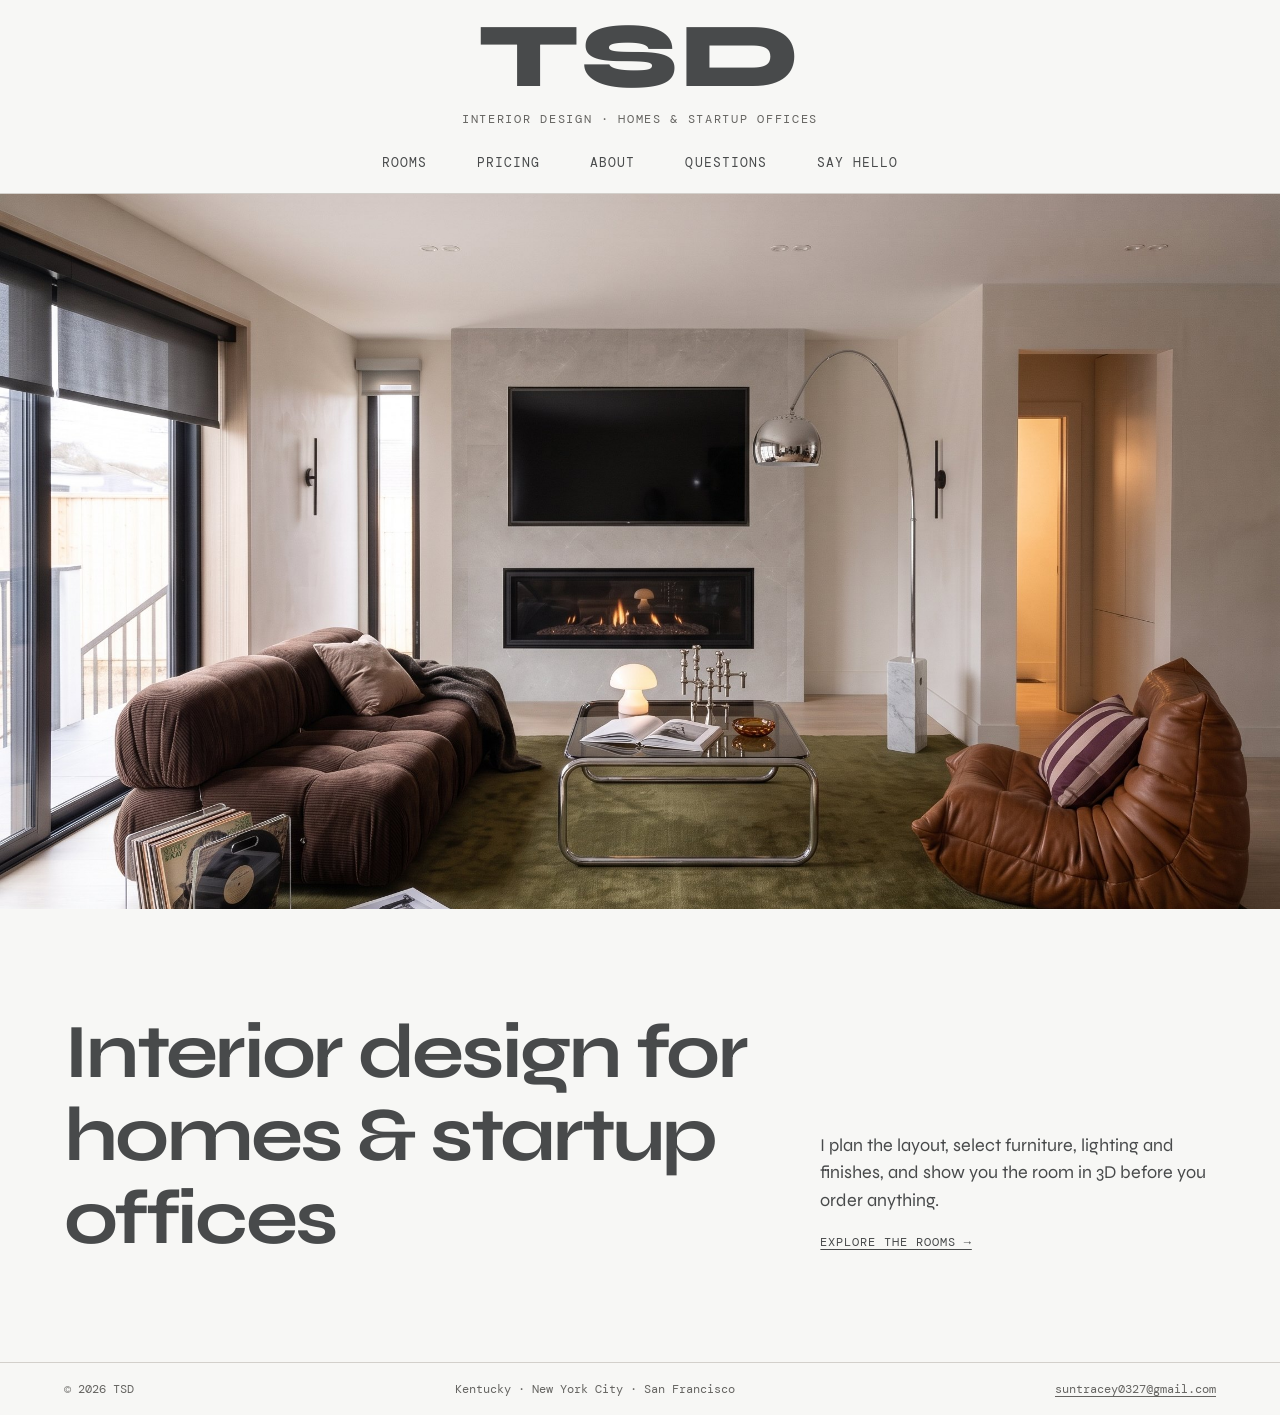
==== commit 94e39e54: "Give each TSD navigation tab its own page" ====
--- a/index.html
+++ b/index.html
@@ -24,11 +24,11 @@
   <a class="top__title" href="./">TSD</a>
   <p class="top__sub">Interior design · homes &amp; startup offices</p>
   <nav class="top__nav" aria-label="Main">
-    <a href="#projects">Rooms</a>
+    <a href="rooms/">Rooms</a>
     <a href="pricing/">Pricing</a>
-    <a href="#about">About</a>
-    <a href="#faq">Questions</a>
-    <a href="#contact">Say hello</a>
+    <a href="about/">About</a>
+    <a href="questions/">Questions</a>
+    <a href="contact/">Say hello</a>
   </nav>
 </header>
 
@@ -40,102 +40,29 @@
     <h1>Interior design for homes &amp; startup offices</h1>
     <div>
       <p>I plan the layout, select furniture, lighting and finishes, and show you the room in 3D before you order anything.</p>
-      <a class="text-link" href="pricing/">View pricing →</a>
+      <a class="text-link" href="rooms/">Explore the rooms →</a>
     </div>
-  </section>
-
-  <section class="rooms wrap" id="projects">
-    <div class="rooms__head">
-      <div>
-        <p class="label">Project 01</p>
-        <h2>A light-filled home</h2>
-      </div>
-      <a class="text-link" href="home/">View project →</a>
-    </div>
-    <div class="room-grid">
-      <a href="home/#living"><img src="assets/detail-chair.jpg" alt="Cream lounge chair in afternoon light" loading="lazy"><span>Living room</span></a>
-      <a href="home/#den"><img src="assets/detail-den-chair.jpg" alt="Cognac leather lounge chair on a green rug" loading="lazy"><span>Living room, furnished</span></a>
-      <a href="home/#kitchen"><img src="assets/detail-cabinets.jpg" alt="Oak kitchen cabinets with under-cabinet light" loading="lazy"><span>Kitchen</span></a>
-      <a href="home/#dining"><img src="assets/detail-dining.jpg" alt="Walnut dining table with leather cantilever chairs" loading="lazy"><span>Dining &amp; lounge</span></a>
-    </div>
-    <div class="study">
-      <h3>Dining room study</h3>
-      <div class="study__images">
-        <figure>
-          <img src="assets/dining-model.jpg" alt="3D model showing the dining table and lounge next to the kitchen" loading="lazy">
-          <figcaption class="cap">3D model</figcaption>
-        </figure>
-        <figure>
-          <img src="assets/dining-photo.jpg" alt="The dining room with a walnut table, leather chairs and a lounge corner by tall windows" loading="lazy">
-          <figcaption class="cap">Finished room</figcaption>
-        </figure>
-      </div>
-    </div>
-  </section>
-
-  <section class="hello wrap" id="about">
-    <div class="hello__pic"><img src="assets/detail-den-sofa.jpg" alt="Brown corduroy sofa with a rack of records and a stack of books on a green rug" loading="lazy"></div>
-    <div class="hello__text">
-      <p class="label">About</p>
-      <h2>I'm Tracey.</h2>
-      <p>I trained in architecture before working in interiors. I start with the layout and the light, then work out what furniture, lighting and finishes belong in the room.</p>
-      <p>I work with homeowners and startup teams across the US.</p>
-    </div>
-  </section>
-
-  <section class="teaser wrap">
-    <p class="label">Pricing</p>
-    <h2>Home design from $1 per sq ft</h2>
-    <a class="text-link" href="pricing/">Use the pricing calculator <span aria-hidden="true">→</span></a>
-  </section>
-
-  <section class="steps-sec wrap" id="process">
-    <div>
-      <h2>How I work</h2>
-    </div>
-    <ol class="steps">
-      <li><b>01</b><h3>First call</h3><p>A free 20-minute call about your space, how you use it and your budget.</p></li>
-      <li><b>02</b><h3>Measure</h3><p>Send photos and a few measurements, or I'll come measure.</p></li>
-      <li><b>03</b><h3>Design review</h3><p>Review the layout, furniture, lighting and materials in 3D before we finalize the design.</p></li>
-      <li><b>04</b><h3>Handoff</h3><p>I send the shopping list, drawings and styling notes, and stay available for questions.</p></li>
-    </ol>
-  </section>
-
-  <section class="faq-sec wrap" id="faq">
-    <div>
-      <h2>Questions</h2>
-    </div>
-    <div class="faq">
-      <details><summary>What does the flat rate include?</summary><p>The full interior design for your space: layout, furniture, lighting, colors, materials and styling, with 3D views, a shopping list and rounds of changes. Furniture, materials and construction are paid separately, straight to the stores and contractors, with no markup from me.</p></details>
-      <details><summary>How do you measure square footage?</summary><p>Only the rooms we're designing. We agree on the number during our first call, and your price is locked in after that.</p></details>
-      <details><summary>Do you work remotely?</summary><p>Yes, anywhere in the US. Recent projects are in Kentucky, New York City and San Francisco. In-person visits can be added (travel at cost).</p></details>
-      <details><summary>We're a small startup. Is that too small?</summary><p>Not at all. I plan office layouts around your next round of hiring, so the space grows with you.</p></details>
-      <details><summary>Do you do permit drawings?</summary><p>Packages cover interior design. If your project needs permits or engineering, I'll work alongside your architect, engineer or contractor; those are quoted separately.</p></details>
-      <details><summary>How does paying work?</summary><p>Half when we start, half at handoff. You always see the full price first.</p></details>
-    </div>
-  </section>
-
-  <section class="contact wrap" id="contact">
-    <div>
-      <p class="label">Free 20-minute chat</p>
-      <h2>Say hello</h2>
-      <a class="contact__mail" href="mailto:suntracey0327@gmail.com">suntracey0327@gmail.com</a>
-    </div>
-    <form class="form" id="book-form">
-      <label>Your name<input type="text" name="name" required autocomplete="name"></label>
-      <label>Email<input type="email" name="email" required autocomplete="email"></label>
-      <label>I'm thinking about<select name="type"><option>A room in my home</option><option>My whole home</option><option>Our startup office</option><option>Not sure yet</option></select></label>
-      <label>Rough size (sq ft)<input type="number" name="size" min="0" inputmode="numeric"></label>
-      <label>Tell me about it<textarea name="notes" rows="3"></textarea></label>
-      <button class="btn" type="submit">Draft email <span aria-hidden="true">→</span></button>
-      <p class="form__note">Opens your email app with everything filled in.</p>
-    </form>
   </section>
 </main>
 
 <footer class="foot">
   <div class="foot__row"><span>© 2026 TSD</span><span>Kentucky · New York City · San Francisco</span><a href="mailto:suntracey0327@gmail.com">suntracey0327@gmail.com</a></div>
 </footer>
-<script src="app.js"></script>
+<script>
+  // Keep links to the former homepage sections working.
+  function openMovedSection() {
+    var pages = {
+      "#projects": "rooms/",
+      "#about": "about/",
+      "#process": "about/#process",
+      "#faq": "questions/",
+      "#contact": "contact/"
+    };
+    var page = pages[location.hash];
+    if (page) location.replace(page);
+  }
+  openMovedSection();
+  window.addEventListener("hashchange", openMovedSection);
+</script>
 </body>
 </html>
--- a/style.css
+++ b/style.css
@@ -60,9 +60,13 @@
 .top__sub { margin: 8px 0 12px; font-family: var(--mono); font-size: 12px; letter-spacing: 0.14em; text-transform: uppercase; color: var(--grey); }
 .top__nav { display: flex; flex-wrap: wrap; justify-content: center; gap: 0 clamp(12px, 4vw, 50px); font-family: var(--mono); font-size: 13px; letter-spacing: 0.08em; text-transform: uppercase; }
 .top__nav a { display: grid; place-items: center; min-height: 44px; text-decoration: none; }
-.top__nav a:hover, .top__nav a[aria-current="page"] { text-decoration: underline; }
+.top__nav a:hover, .top__nav a[aria-current] { text-decoration: underline; }
 
-/* Homepage */
+/* Standalone pages */
+.page { padding-block: clamp(36px, 6vw, 72px) var(--space); }
+.page__title { margin-bottom: 24px; }
+
+/* Homepage and navigation pages */
 .cover img { width: 100%; height: clamp(340px, calc(100svh - 185px), 780px); object-fit: cover; object-position: 50% 62%; }
 .intro { display: grid; grid-template-columns: minmax(0, 7fr) minmax(0, 4fr); gap: 5vw; align-items: end; padding-block: var(--space); }
 .intro h1 { max-width: 15ch; }
@@ -77,19 +81,15 @@
 .study h3 { margin-bottom: 16px; }
 .study__images { display: grid; grid-template-columns: repeat(2, minmax(0, 1fr)); gap: 16px; }
 .study__images img { width: 100%; aspect-ratio: 1654 / 1376; object-fit: cover; }
-.hello { display: grid; grid-template-columns: minmax(0, 1fr) minmax(0, 1fr); align-items: center; gap: clamp(24px, 7vw, 100px); padding-block: var(--space); }
+.hello { display: grid; grid-template-columns: minmax(0, 1fr) minmax(0, 1fr); align-items: center; gap: clamp(24px, 7vw, 100px); }
 .hello__pic img { width: 100%; aspect-ratio: 5 / 4; object-fit: cover; }
 .hello__text p:not(.label) { max-width: 45ch; margin: 14px 0 0; }
-.teaser { border-block: 1px solid var(--stone); padding-block: 32px; }
-.teaser h2 { font-size: clamp(27px, 3.5vw, 44px); }
-.teaser .text-link { margin-top: 10px; }
-.steps-sec { padding-block: var(--space); }
+.steps-sec { margin-top: var(--space); }
 .steps { list-style: none; margin: 26px 0 0; padding: 0; display: grid; grid-template-columns: repeat(4, minmax(0, 1fr)); gap: 24px; }
 .steps li { border-top: 1px solid var(--stone); padding-top: 12px; }
 .steps b { display: block; margin-bottom: 10px; font: 500 13px var(--mono); color: var(--accent); }
 .steps p { margin: 8px 0 0; font-size: 16px; }
 .faq-sec, .contact { display: grid; grid-template-columns: minmax(0, 4fr) minmax(0, 7fr); gap: 5vw; }
-.faq-sec { padding-bottom: var(--space); }
 .faq { border-top: 1px solid var(--stone); }
 .faq details { border-bottom: 1px solid var(--stone); padding: 16px 0; }
 .faq summary { cursor: pointer; list-style: none; display: flex; justify-content: space-between; gap: 16px; font-weight: 700; }
@@ -97,7 +97,6 @@
 .faq summary::after { content: "+"; font-family: var(--mono); color: var(--accent); }
 .faq details[open] summary::after { content: "−"; }
 .faq details p { margin: 8px 0 0; max-width: 62ch; }
-.contact { padding-block: var(--space); border-top: 1px solid var(--stone); }
 .contact__mail { display: inline-block; margin-top: 14px; overflow-wrap: anywhere; }
 .form { display: grid; gap: 16px; }
 .form label { display: grid; gap: 4px; font-family: var(--mono); font-size: 13px; }
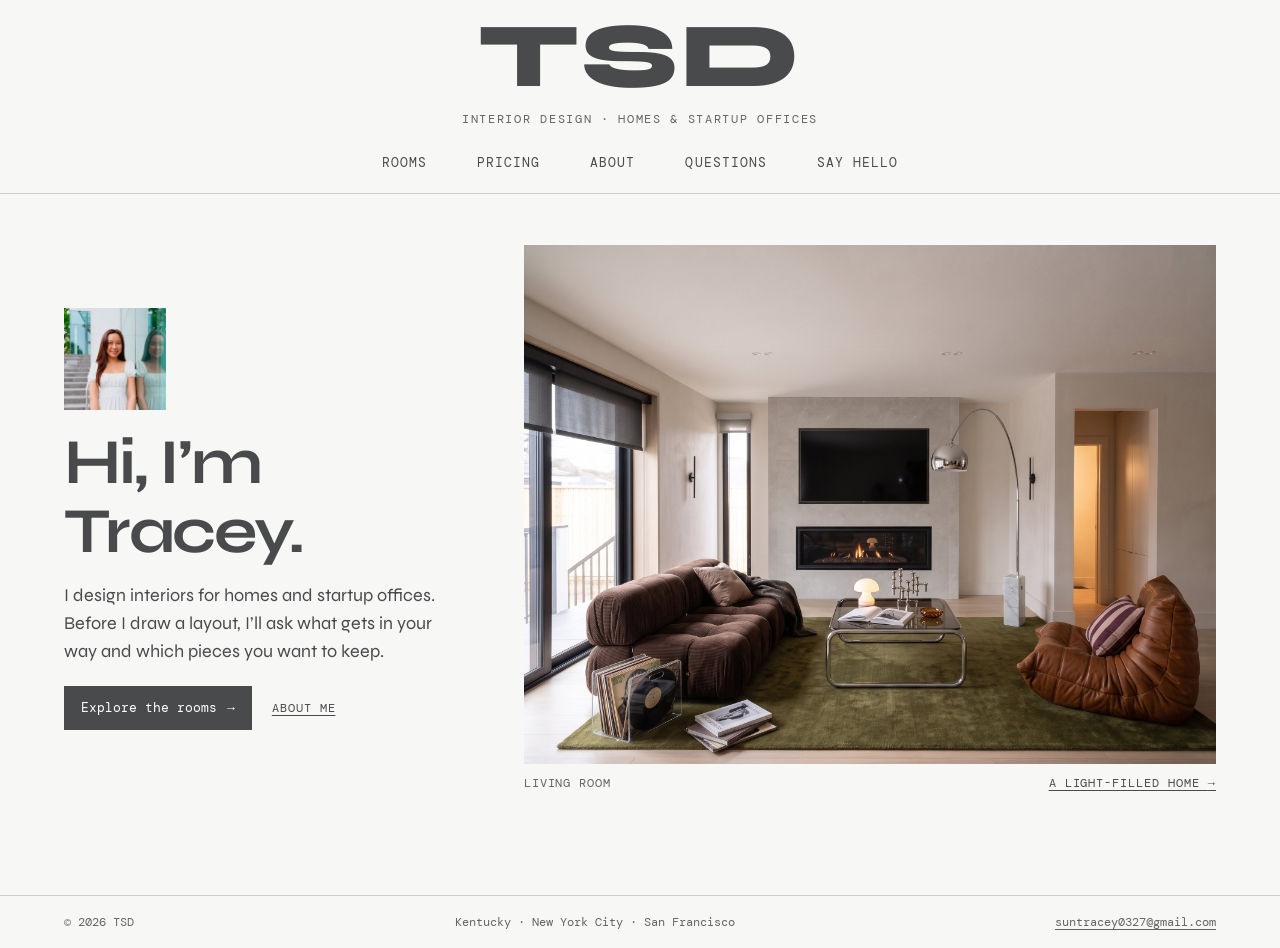
==== commit 01b93e90: "Give the TSD portfolio a more personal voice" ====
--- a/index.html
+++ b/index.html
@@ -4,7 +4,7 @@
 <meta charset="utf-8">
 <meta name="viewport" content="width=device-width, initial-scale=1">
 <title>TSD · Interior design for homes &amp; startup offices</title>
-<meta name="description" content="TSD is friendly, flat-rate interior design for homes and startup offices across the US: one simple price per square foot. Projects in Kentucky, New York City and San Francisco.">
+<meta name="description" content="I'm Tracey, the interior designer behind TSD. I design homes and startup offices across the US, with flat-rate pricing by square foot.">
 <link rel="canonical" href="https://tsd.suntracey.workers.dev/">
 <meta property="og:type" content="website">
 <meta property="og:title" content="TSD · Interior design for homes &amp; startup offices">
@@ -33,15 +33,23 @@
 </header>
 
 <main id="main">
-  <section class="cover">
-    <img src="assets/hero-room.jpg" alt="A TSD living room: stone fireplace wall with the fire on, a brown corduroy sofa, a cognac leather lounge chair, a glass coffee table and an arc lamp on a moss green rug">
-  </section>
   <section class="intro wrap">
-    <h1>Interior design for homes &amp; startup offices</h1>
-    <div>
-      <p>I plan the layout, select furniture, lighting and finishes, and show you the room in 3D before you order anything.</p>
-      <a class="text-link" href="rooms/">Explore the rooms →</a>
+    <div class="intro__text">
+      <img class="intro__portrait" src="assets/tracey-portrait.jpg" width="857" height="1216" alt="Portrait of Tracey">
+      <h1>Hi, I’m Tracey.</h1>
+      <p>I design interiors for homes and startup offices. Before I draw a layout, I’ll ask what gets in your way and which pieces you want to keep.</p>
+      <div class="intro__links">
+        <a class="btn" href="rooms/">Explore the rooms <span aria-hidden="true">→</span></a>
+        <a class="text-link" href="about/">About me</a>
+      </div>
     </div>
+    <figure class="cover">
+      <img src="assets/hero-room.jpg" width="2304" height="1856" alt="A living room with a lit stone fireplace, a corduroy sofa and a leather lounge chair on a moss green rug">
+      <figcaption class="cap cover__caption">
+        <span>Living room</span>
+        <a href="home/#den">A light-filled home <span aria-hidden="true">→</span></a>
+      </figcaption>
+    </figure>
   </section>
 </main>
 
--- a/style.css
+++ b/style.css
@@ -67,10 +67,15 @@
 .page__title { margin-bottom: 24px; }
 
 /* Homepage and navigation pages */
-.cover img { width: 100%; height: clamp(340px, calc(100svh - 185px), 780px); object-fit: cover; object-position: 50% 62%; }
-.intro { display: grid; grid-template-columns: minmax(0, 7fr) minmax(0, 4fr); gap: 5vw; align-items: end; padding-block: var(--space); }
-.intro h1 { max-width: 15ch; }
-.intro p { max-width: 36ch; margin: 0 0 10px; }
+.intro { display: grid; grid-template-columns: minmax(0, 4fr) minmax(0, 7fr); gap: clamp(28px, 5vw, 72px); align-items: center; padding-block: clamp(28px, 4vw, 56px) var(--space); }
+.intro__portrait { width: clamp(80px, 8vw, 112px); height: auto; aspect-ratio: 1; object-fit: cover; object-position: 50% 62%; margin-bottom: 18px; }
+.intro h1 { font-size: clamp(38px, 5vw, 76px); text-wrap: balance; }
+.intro p { max-width: 39ch; margin: 16px 0 20px; }
+.intro__links { display: flex; flex-wrap: wrap; align-items: center; gap: 8px 20px; }
+.cover img { width: 100%; height: auto; aspect-ratio: 4 / 3; object-fit: cover; object-position: 50% 70%; }
+.cover__caption { display: flex; flex-wrap: wrap; justify-content: space-between; gap: 4px 12px; }
+.cover__caption a { color: var(--charcoal); }
+.cover__caption a:hover { color: var(--accent); }
 .rooms__head { display: flex; flex-wrap: wrap; justify-content: space-between; align-items: end; gap: 12px 24px; border-top: 1px solid var(--stone); padding: 24px 0; }
 .room-grid { display: grid; grid-template-columns: repeat(4, minmax(0, 1fr)); gap: 20px 16px; }
 .room-grid a { text-decoration: none; }
@@ -78,12 +83,13 @@
 .room-grid img { width: 100%; aspect-ratio: 4 / 5; object-fit: cover; }
 .room-grid span { display: block; margin-top: 8px; font-family: var(--mono); font-size: 13px; }
 .study { margin-top: clamp(40px, 6vw, 76px); }
-.study h3 { margin-bottom: 16px; }
+.study__note { max-width: 58ch; margin: 8px 0 18px; }
 .study__images { display: grid; grid-template-columns: repeat(2, minmax(0, 1fr)); gap: 16px; }
 .study__images img { width: 100%; aspect-ratio: 1654 / 1376; object-fit: cover; }
 .hello { display: grid; grid-template-columns: minmax(0, 1fr) minmax(0, 1fr); align-items: center; gap: clamp(24px, 7vw, 100px); }
-.hello__pic img { width: 100%; aspect-ratio: 5 / 4; object-fit: cover; }
+.hello__pic img { width: 100%; max-width: 400px; height: auto; }
 .hello__text p:not(.label) { max-width: 45ch; margin: 14px 0 0; }
+.hello__text .text-link { margin-top: 10px; }
 .steps-sec { margin-top: var(--space); }
 .steps { list-style: none; margin: 26px 0 0; padding: 0; display: grid; grid-template-columns: repeat(4, minmax(0, 1fr)); gap: 24px; }
 .steps li { border-top: 1px solid var(--stone); padding-top: 12px; }
@@ -97,6 +103,7 @@
 .faq summary::after { content: "+"; font-family: var(--mono); color: var(--accent); }
 .faq details[open] summary::after { content: "−"; }
 .faq details p { margin: 8px 0 0; max-width: 62ch; }
+.contact__intro { max-width: 36ch; margin: 14px 0 0; }
 .contact__mail { display: inline-block; margin-top: 14px; overflow-wrap: anywhere; }
 .form { display: grid; gap: 16px; }
 .form label { display: grid; gap: 4px; font-family: var(--mono); font-size: 13px; }
@@ -172,14 +179,14 @@
 .foot__row { display: flex; flex-wrap: wrap; justify-content: space-between; gap: 8px 24px; color: var(--grey); font: 400 12px var(--mono); }
 
 @media (max-width: 820px) {
-  .intro, .faq-sec, .contact { grid-template-columns: minmax(0, 1fr); gap: 20px; }
+  .intro { grid-template-columns: minmax(0, 1fr); }
+  .faq-sec, .contact { grid-template-columns: minmax(0, 1fr); gap: 20px; }
   .room-grid, .steps { grid-template-columns: repeat(2, minmax(0, 1fr)); }
   .cards { grid-template-columns: minmax(0, 1fr); }
 }
 @media (max-width: 560px) {
   .top__sub { font-size: 11px; }
   .top__nav { font-size: 12px; }
-  .cover img { height: 58svh; min-height: 280px; }
   .hello, .study__images { grid-template-columns: minmax(0, 1fr); }
   .foot__row { flex-direction: column; }
 }
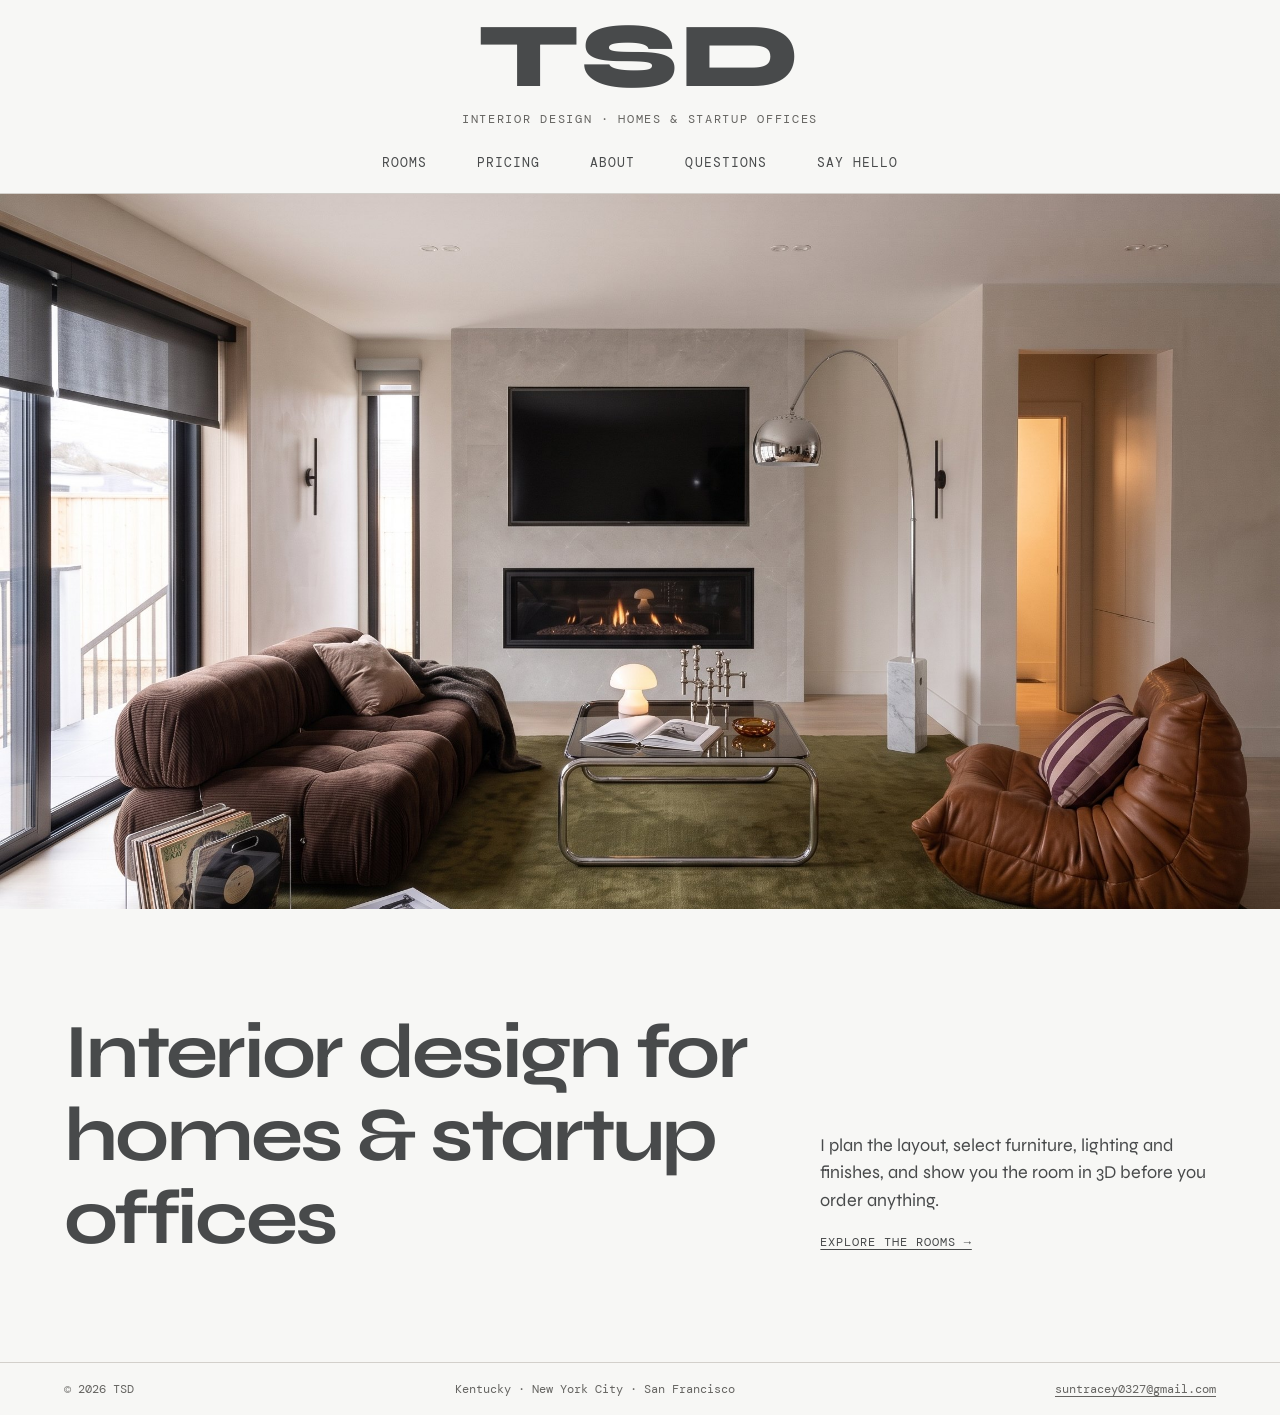
==== commit 3a1baa98: "Restore the photo-first homepage" ====
--- a/index.html
+++ b/index.html
@@ -4,7 +4,7 @@
 <meta charset="utf-8">
 <meta name="viewport" content="width=device-width, initial-scale=1">
 <title>TSD · Interior design for homes &amp; startup offices</title>
-<meta name="description" content="I'm Tracey, the interior designer behind TSD. I design homes and startup offices across the US, with flat-rate pricing by square foot.">
+<meta name="description" content="TSD is friendly, flat-rate interior design for homes and startup offices across the US: one simple price per square foot. Projects in Kentucky, New York City and San Francisco.">
 <link rel="canonical" href="https://tsd.suntracey.workers.dev/">
 <meta property="og:type" content="website">
 <meta property="og:title" content="TSD · Interior design for homes &amp; startup offices">
@@ -33,23 +33,15 @@
 </header>
 
 <main id="main">
+  <section class="cover">
+    <img src="assets/hero-room.jpg" alt="A TSD living room: stone fireplace wall with the fire on, a brown corduroy sofa, a cognac leather lounge chair, a glass coffee table and an arc lamp on a moss green rug">
+  </section>
   <section class="intro wrap">
-    <div class="intro__text">
-      <img class="intro__portrait" src="assets/tracey-portrait.jpg" width="857" height="1216" alt="Portrait of Tracey">
-      <h1>Hi, I’m Tracey.</h1>
-      <p>I design interiors for homes and startup offices. Before I draw a layout, I’ll ask what gets in your way and which pieces you want to keep.</p>
-      <div class="intro__links">
-        <a class="btn" href="rooms/">Explore the rooms <span aria-hidden="true">→</span></a>
-        <a class="text-link" href="about/">About me</a>
-      </div>
+    <h1>Interior design for homes &amp; startup offices</h1>
+    <div>
+      <p>I plan the layout, select furniture, lighting and finishes, and show you the room in 3D before you order anything.</p>
+      <a class="text-link" href="rooms/">Explore the rooms →</a>
     </div>
-    <figure class="cover">
-      <img src="assets/hero-room.jpg" width="2304" height="1856" alt="A living room with a lit stone fireplace, a corduroy sofa and a leather lounge chair on a moss green rug">
-      <figcaption class="cap cover__caption">
-        <span>Living room</span>
-        <a href="home/#den">A light-filled home <span aria-hidden="true">→</span></a>
-      </figcaption>
-    </figure>
   </section>
 </main>
 
--- a/style.css
+++ b/style.css
@@ -67,15 +67,10 @@
 .page__title { margin-bottom: 24px; }
 
 /* Homepage and navigation pages */
-.intro { display: grid; grid-template-columns: minmax(0, 4fr) minmax(0, 7fr); gap: clamp(28px, 5vw, 72px); align-items: center; padding-block: clamp(28px, 4vw, 56px) var(--space); }
-.intro__portrait { width: clamp(80px, 8vw, 112px); height: auto; aspect-ratio: 1; object-fit: cover; object-position: 50% 62%; margin-bottom: 18px; }
-.intro h1 { font-size: clamp(38px, 5vw, 76px); text-wrap: balance; }
-.intro p { max-width: 39ch; margin: 16px 0 20px; }
-.intro__links { display: flex; flex-wrap: wrap; align-items: center; gap: 8px 20px; }
-.cover img { width: 100%; height: auto; aspect-ratio: 4 / 3; object-fit: cover; object-position: 50% 70%; }
-.cover__caption { display: flex; flex-wrap: wrap; justify-content: space-between; gap: 4px 12px; }
-.cover__caption a { color: var(--charcoal); }
-.cover__caption a:hover { color: var(--accent); }
+.cover img { width: 100%; height: clamp(340px, calc(100svh - 185px), 780px); object-fit: cover; object-position: 50% 62%; }
+.intro { display: grid; grid-template-columns: minmax(0, 7fr) minmax(0, 4fr); gap: 5vw; align-items: end; padding-block: var(--space); }
+.intro h1 { max-width: 15ch; }
+.intro p { max-width: 36ch; margin: 0 0 10px; }
 .rooms__head { display: flex; flex-wrap: wrap; justify-content: space-between; align-items: end; gap: 12px 24px; border-top: 1px solid var(--stone); padding: 24px 0; }
 .room-grid { display: grid; grid-template-columns: repeat(4, minmax(0, 1fr)); gap: 20px 16px; }
 .room-grid a { text-decoration: none; }
@@ -179,14 +174,14 @@
 .foot__row { display: flex; flex-wrap: wrap; justify-content: space-between; gap: 8px 24px; color: var(--grey); font: 400 12px var(--mono); }
 
 @media (max-width: 820px) {
-  .intro { grid-template-columns: minmax(0, 1fr); }
-  .faq-sec, .contact { grid-template-columns: minmax(0, 1fr); gap: 20px; }
+  .intro, .faq-sec, .contact { grid-template-columns: minmax(0, 1fr); gap: 20px; }
   .room-grid, .steps { grid-template-columns: repeat(2, minmax(0, 1fr)); }
   .cards { grid-template-columns: minmax(0, 1fr); }
 }
 @media (max-width: 560px) {
   .top__sub { font-size: 11px; }
   .top__nav { font-size: 12px; }
+  .cover img { height: 58svh; min-height: 280px; }
   .hello, .study__images { grid-template-columns: minmax(0, 1fr); }
   .foot__row { flex-direction: column; }
 }
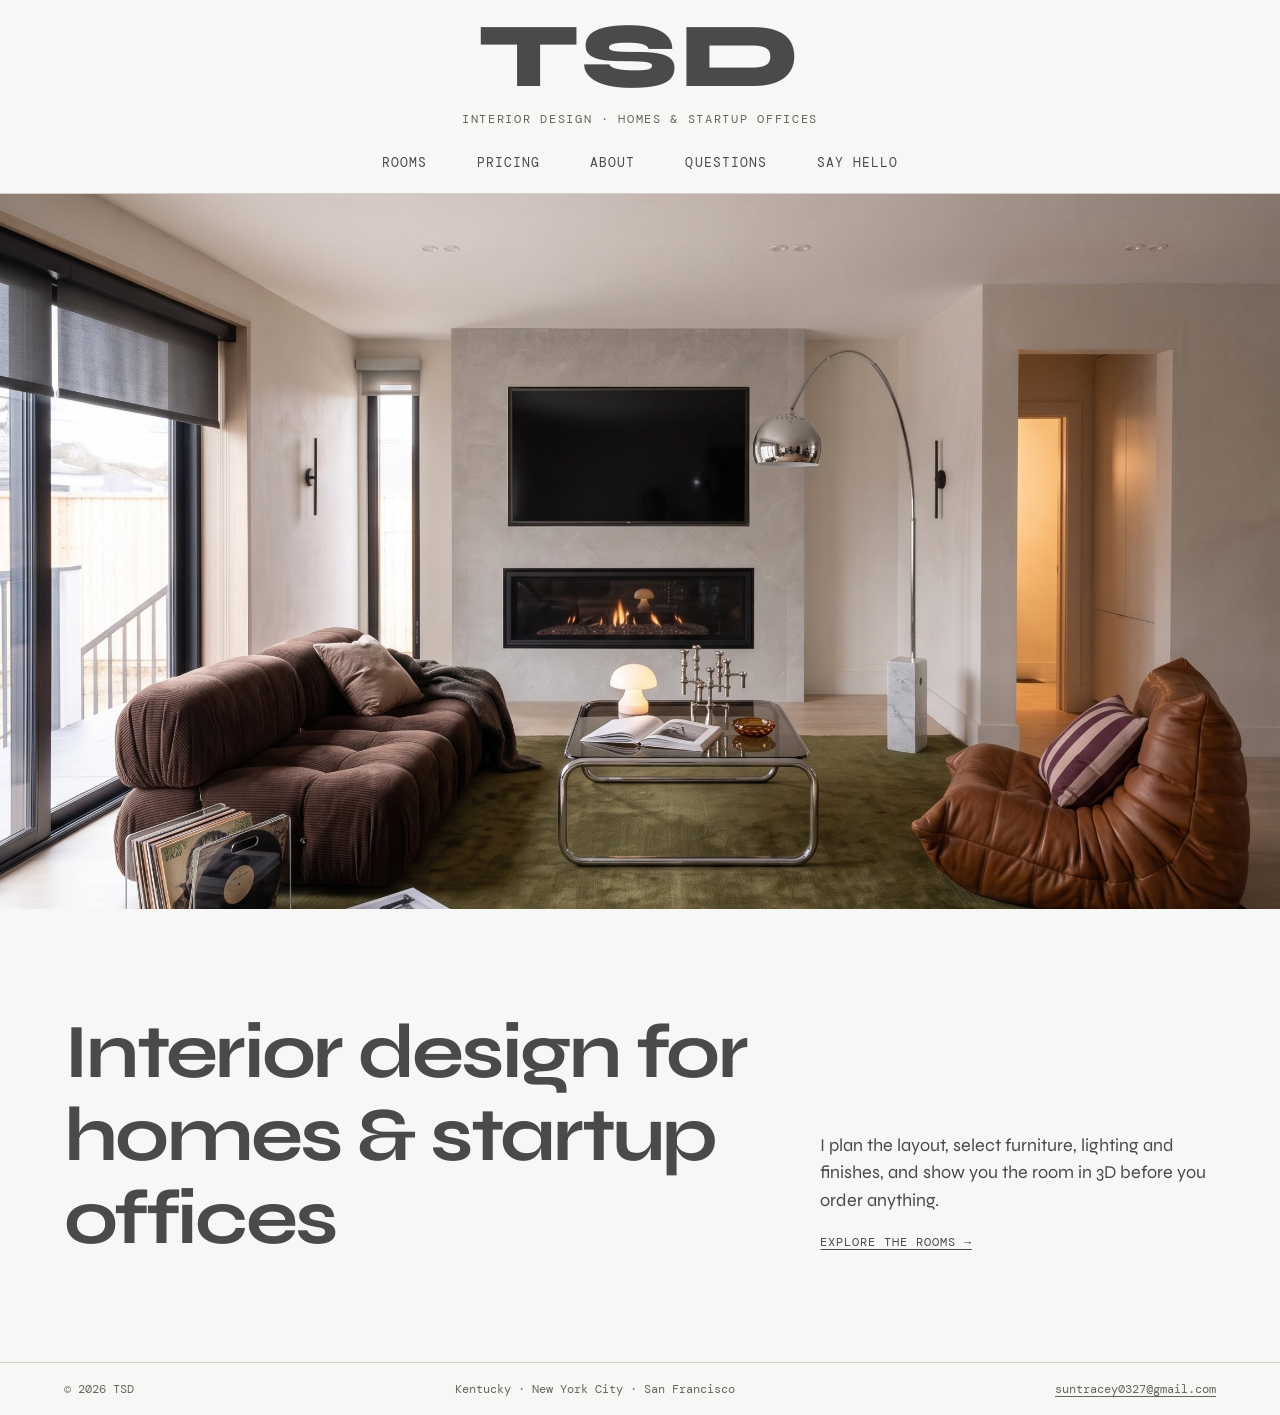
==== commit c8b65a38: "Add scroll movement on every page: rising text, image wipes, cover drift, offset image columns, prog" ====
--- a/index.html
+++ b/index.html
@@ -64,5 +64,6 @@
   openMovedSection();
   window.addEventListener("hashchange", openMovedSection);
 </script>
+<script src="motion.js"></script>
 </body>
 </html>
--- a/style.css
+++ b/style.css
@@ -185,3 +185,15 @@
   .hello, .study__images { grid-template-columns: minmax(0, 1fr); }
   .foot__row { flex-direction: column; }
 }
+
+/* Scroll movement (added by motion.js; off for reduced motion) */
+.prog { position: fixed; left: 0; top: 0; z-index: 20; width: 100%; height: 3px; background: var(--accent); transform-origin: left; transform: scaleX(0); }
+.cover { overflow: hidden; }
+.cover img { will-change: transform; }
+.js [data-m] { opacity: 0; transform: translateY(44px); transition: opacity .8s ease, transform .9s cubic-bezier(.2,.7,.2,1); }
+.js [data-m].in { opacity: 1; transform: none; }
+.js [data-m] img, .js img[data-m], .js .compare[data-m] { clip-path: inset(0 0 100% 0); transition: clip-path 1.2s cubic-bezier(.2,.7,.2,1), opacity .8s ease, transform .9s cubic-bezier(.2,.7,.2,1); transition-delay: inherit; }
+.js [data-m].in img, .js img[data-m].in, .js .compare[data-m].in { clip-path: inset(0 0 0 0); }
+.js .compare[data-m] img { clip-path: none; }
+.room-grid a img { transition: scale .6s cubic-bezier(.2,.7,.2,1); }
+.room-grid a:hover img { scale: 1.04; }
